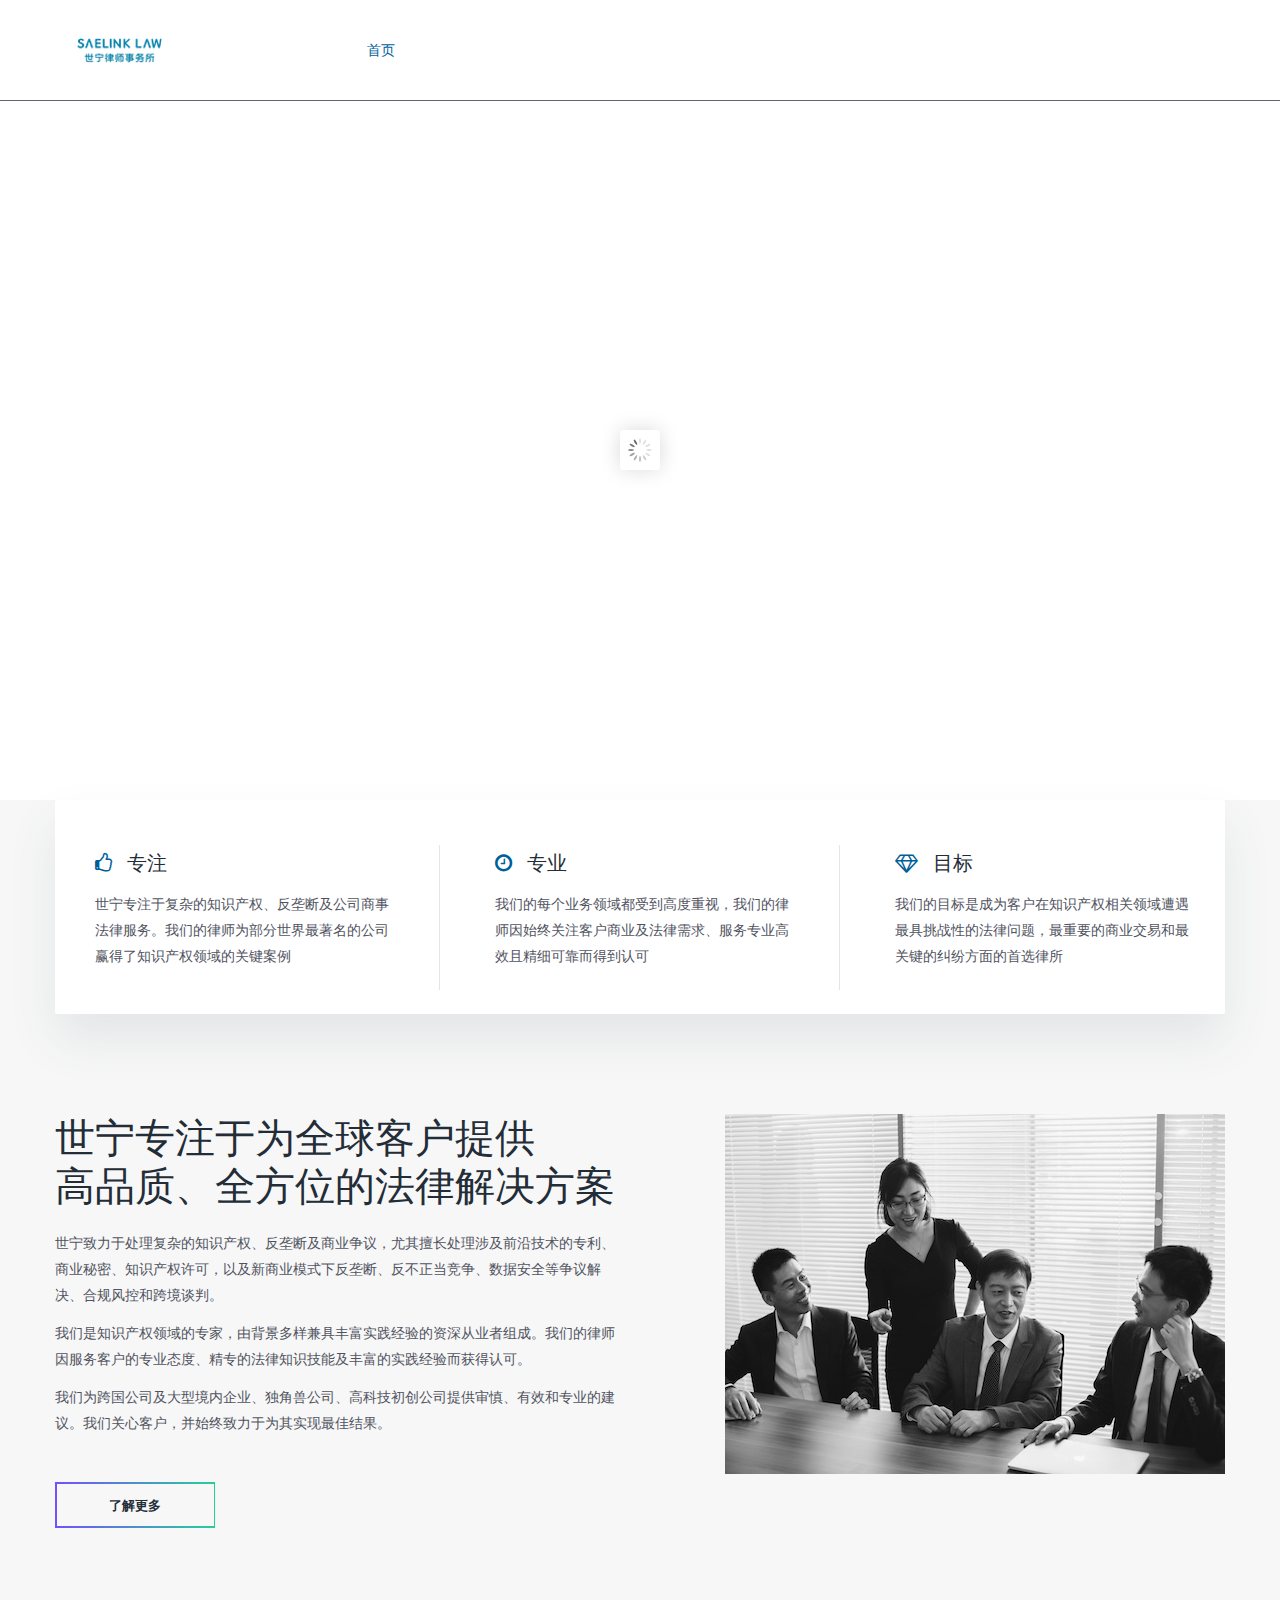
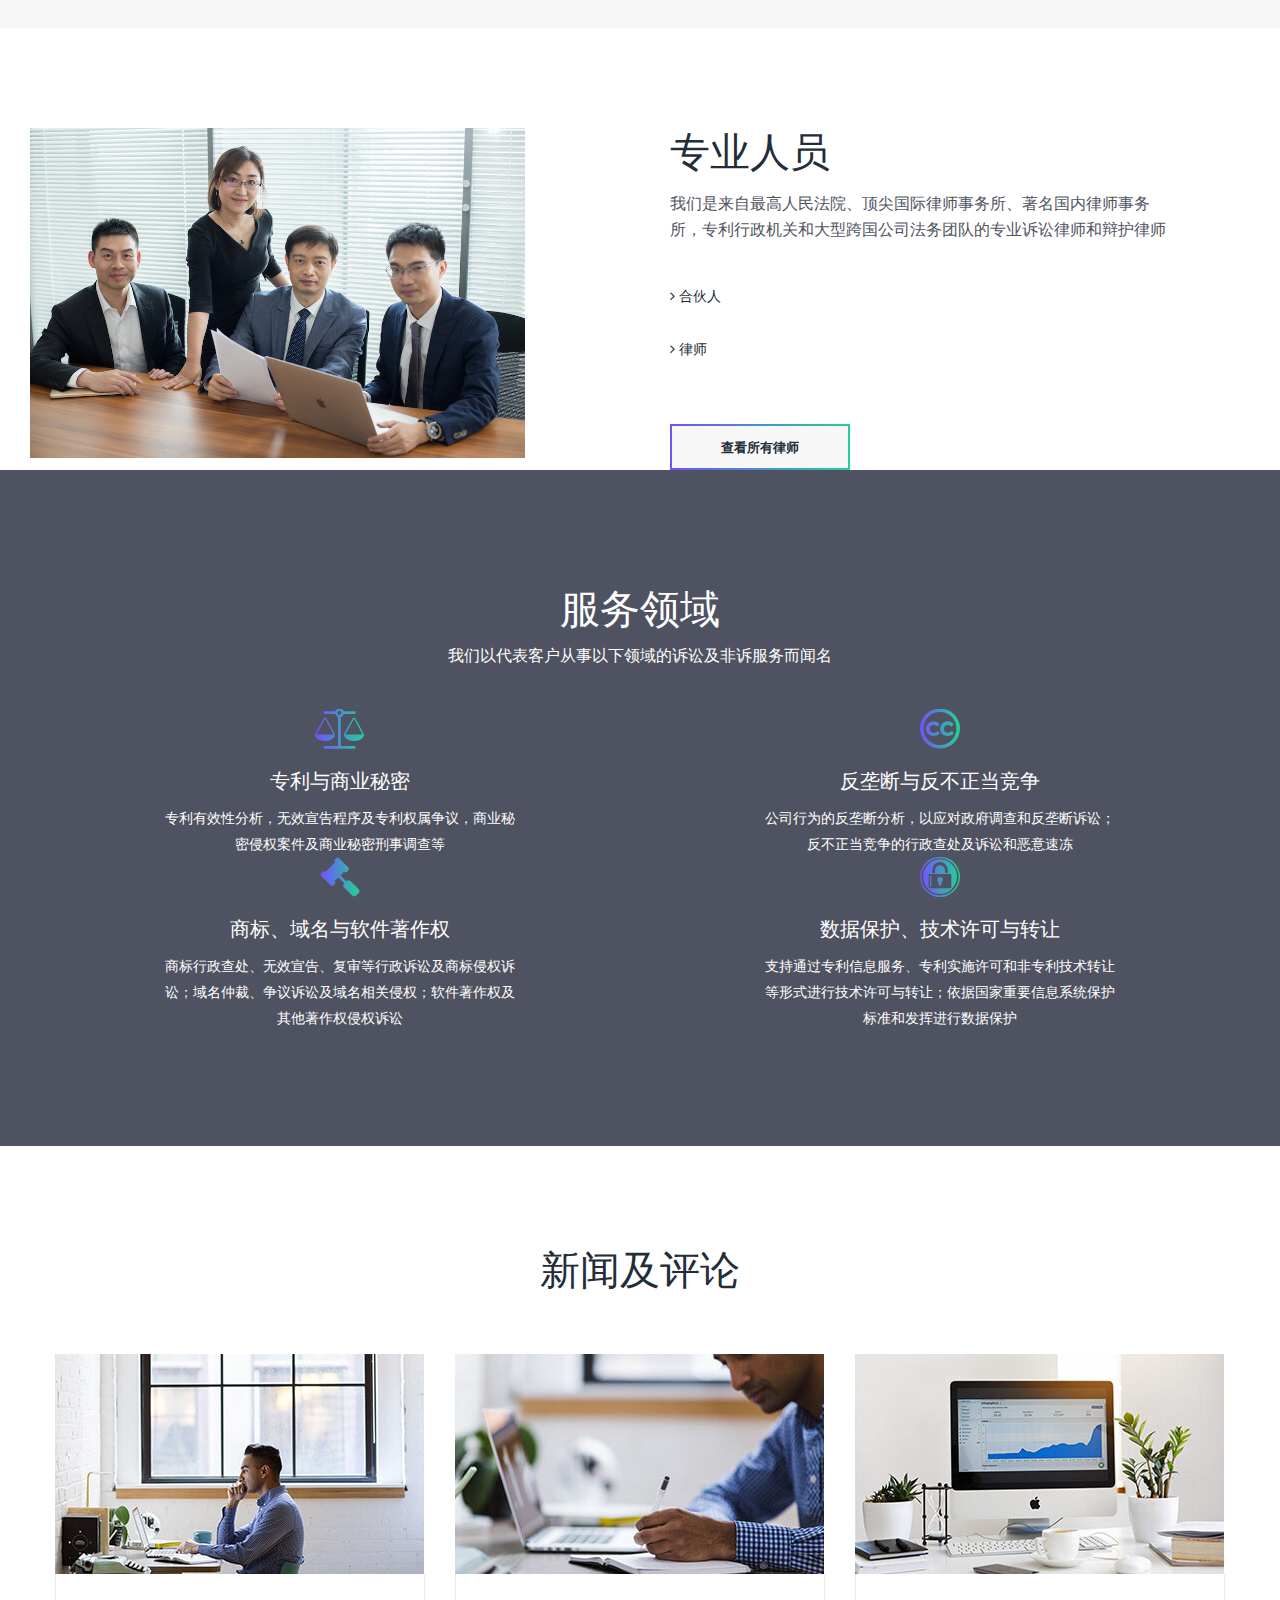
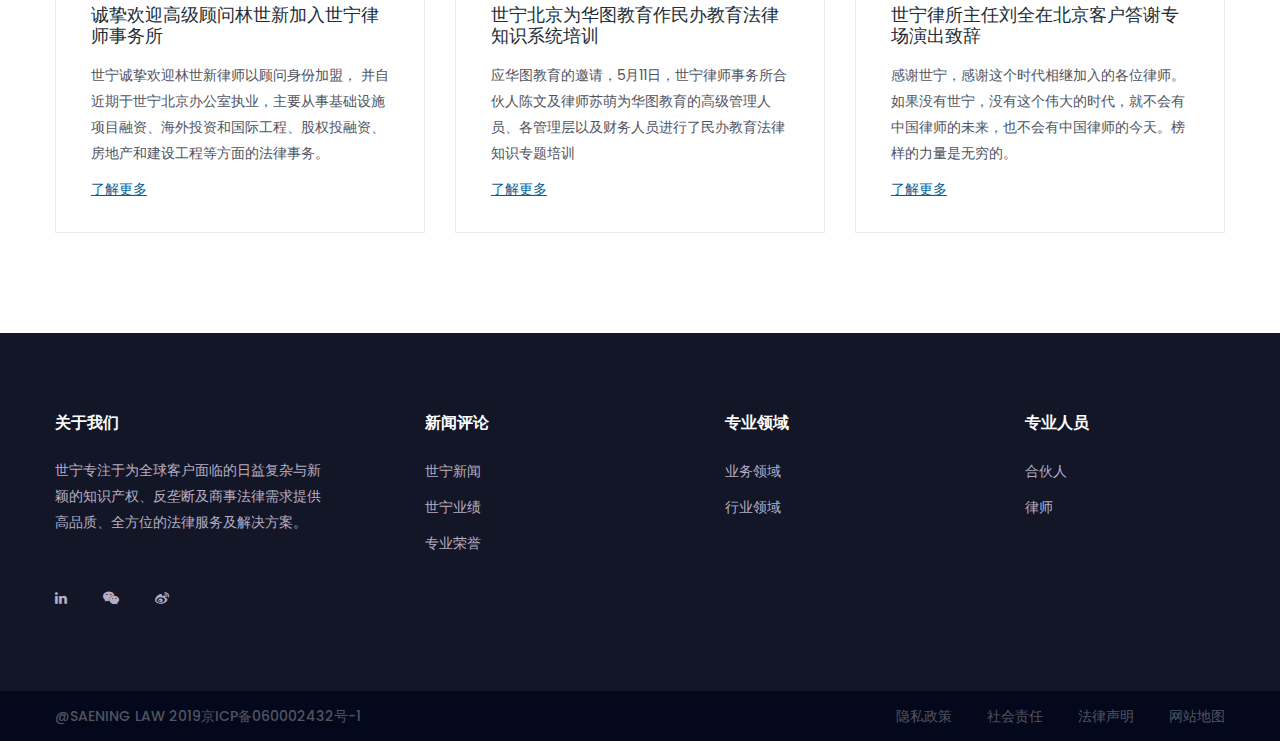
==== index.html @ d65e05cf "merge" ====
<!DOCTYPE html>
<html lang="en">
    <head>
        <meta charset="utf-8">
        <meta http-equiv="X-UA-Compatible" content="IE=edge">
        <meta name="viewport" content="width=device-width, initial-scale=1">

        <link rel="icon" href="img/fav-icon.png" type="image/x-icon" />
        <!-- The above 3 meta tags *must* come first in the head; any other head content must come *after* these tags -->
        <title>世宁律师事务所 Saening Law Firm</title>

        <!-- Icon css link -->
        <link href="css/font-awesome.min.css" rel="stylesheet">
        <link href="vendors/elegant-icon/style.css" rel="stylesheet">
        <link href="vendors/themify-icon/themify-icons.css" rel="stylesheet">
        <!-- Bootstrap -->
        <link href="css/bootstrap.min.css" rel="stylesheet">

        <!-- Rev slider css -->
        <link href="vendors/revolution/css/settings.css" rel="stylesheet">
        <link href="vendors/revolution/css/layers.css" rel="stylesheet">
        <link href="vendors/revolution/css/navigation.css" rel="stylesheet">
        <link href="vendors/animate-css/animate.css" rel="stylesheet">

        <!-- Extra plugin css -->
        <link href="vendors/owl-carousel/owl.carousel.min.css" rel="stylesheet">

        <link href="css/style.css" rel="stylesheet">
        <link href="css/responsive.css" rel="stylesheet">

        <!-- HTML5 shim and Respond.js for IE8 support of HTML5 elements and media queries -->
        <!-- WARNING: Respond.js doesn't work if you view the page via file:// -->
        <!--[if lt IE 9]>
        <script src="https://oss.maxcdn.com/html5shiv/3.7.3/html5shiv.min.js"></script>
        <script src="https://oss.maxcdn.com/respond/1.4.2/respond.min.js"></script>
        <![endif]-->
    </head>
    <body>

        <!--================Search Area =================-->
        <section class="search_area">
            <div class="search_inner">
                <input type="text" placeholder="请输入搜索项...">
                <i class="ti-close"></i>
            </div>
        </section>
        <!--================End Search Area =================-->

        <!--================Header Menu Area =================-->
        <header class="main_menu_area">
            <nav class="navbar navbar-expand-lg navbar-light bg-light">
                <a class="navbar-brand" href="#"><img src="img/logo.png" alt=""></a>
                <button class="navbar-toggler" type="button" data-toggle="collapse" data-target="#navbarSupportedContent" aria-controls="navbarSupportedContent" aria-expanded="false" aria-label="Toggle navigation">
                    <span></span>
                    <span></span>
                    <span></span>
                </button>

                <div class="collapse navbar-collapse" id="navbarSupportedContent">
                    <ul class="navbar-nav mr-auto">
                        <li class="nav-item active"><a class="nav-link" href="index.html">首页</a></li>
                        <li class="nav-item"><a class="nav-link" href="#">关于世宁</a></li>
                        <li class="nav-item"><a class="nav-link" href="#">专业领域</a></li>
                        <li class="nav-item"><a class="nav-link" href="#">专业人员</a></li>
                        <li class="nav-item"><a class="nav-link" href="#">新闻评论</a></li>
                        <li class="nav-item"><a class="nav-link" href="#">招贤纳士</a></li>
                        <li class="nav-item"><a class="nav-link" href="contact-us.html">联系我们</a></li>
                    </ul>
                    <ul class="navbar-nav justify-content-end">
                        <li><a href="#"><i class="icon_search"></i></a></li>
                        <li><a href="#"><i class="social_linkedin"></i></a></li>
                    </ul>
                </div>
            </nav>
        </header>
        <!--================End Header Menu Area =================-->

        <!--================Slider Area =================-->
        <section class="main_slider_area">
            <div id="main_slider" class="rev_slider" data-version="5.3.1.6">
                <ul>
                    <li data-index="rs-2946" data-transition="slidevertical" data-slotamount="1" data-hideafterloop="0" data-hideslideonmobile="off"  data-easein="default" data-easeout="default" data-masterspeed="1000"  data-rotate="0"  data-fstransition="fade" data-fsmasterspeed="1500" data-fsslotamount="7" data-saveperformance="off"  data-title="Intro" data-param1="" data-param2="" data-param3="" data-param4="" data-param5="" data-param6="" data-param7="" data-param8="" data-param9="" data-param10="" data-description="">
                    <!-- MAIN IMAGE -->
                        <img src="img/home-slider/slider01.jpg"  alt=""  data-bgposition="center center" data-bgfit="cover" data-bgrepeat="no-repeat" class="rev-slidebg" data-no-retina>
                        <!-- LAYER NR. 1 -->
                        <div class="slider_text_box">
                            <div class="tp-caption tp-resizeme rev-btn first_text"
                            data-x="['center','center','center','center','center','center']"
                            data-hoffset="['0','0','0','0']"
                            data-y="['middle','middle','middle','middle']"
                            data-voffset="['-130','-130','-130','-80','-80','-80']"
                            data-fontsize="['12','12','12','12','12']"
                            data-lineheight="['64','64','64','50','35']"
                            data-width="['550','550','550','550','300']"
                            data-height="none"
                            data-whitespace="normal"
                            data-type="text"
                            data-type="button"
                            data-actions='[{"event":"mouseenter","action":"startlayer","layer":"slide-2971-layer-18","delay":""},{"event":"mouseleave","action":"stoplayer","layer":"slide-2971-layer-18","delay":""},{"event":"click","action":"startlayer","layer":"slide-2971-layer-15","delay":""},{"event":"click","action":"startlayer","layer":"slide-2971-layer-19","delay":""},{"event":"click","action":"startlayer","layer":"slide-2971-layer-20","delay":"1000"},{"event":"click","action":"playvideo","layer":"slide-2971-layer-15","delay":"1000"}]'
                            data-responsive_offset="on"
                            data-frames="[{&quot;delay&quot;:10,&quot;speed&quot;:1500,&quot;frame&quot;:&quot;0&quot;,&quot;from&quot;:&quot;y:[-100%];z:0;rX:0deg;rY:0;rZ:0;sX:1;sY:1;skX:0;skY:0;&quot;,&quot;mask&quot;:&quot;x:0px;y:0px;s:inherit;e:inherit;&quot;,&quot;to&quot;:&quot;o:1;&quot;,&quot;ease&quot;:&quot;Power2.easeInOut&quot;},{&quot;delay&quot;:&quot;wait&quot;,&quot;speed&quot;:1500,&quot;frame&quot;:&quot;999&quot;,&quot;to&quot;:&quot;y:[175%];&quot;,&quot;mask&quot;:&quot;x:inherit;y:inherit;s:inherit;e:inherit;&quot;,&quot;ease&quot;:&quot;Power2.easeInOut&quot;}]"
                            data-textAlign="['center','center','center','center','center','center']"
                            style="z-index: 8;font-family: 'Poppins', sans-serif;font-weight:600;color:#fff;text-transform: uppercase;"><img src="img/play-video.png" alt=""> <span style="text-decoration: underline;padding-left: 10px;">请观看我们的介绍</span></div>

                            <!-- LAYER NR. 10 -->
                            <div class="tp-caption   tp-resizeme tp-videolayer"
                            id="slide-2971-layer-15"
                            data-x="['center','center','center','center']" data-hoffset="['0','0','0','0']"
                            data-y="['middle','middle','middle','middle']" data-voffset="['0','0','0','0']"
                            data-whitespace="nowrap"

                            data-type="video"
                            data-responsive_offset="on"

                            data-frames='[{"from":"z:0;rX:0;rY:0;rZ:0;sX:0.9;sY:0.9;skX:0;skY:0;opacity:0;","speed":1500,"to":"o:1;","delay":"bytrigger","ease":"Power3.easeInOut"},{"delay":"bytrigger","speed":300,"to":"auto:auto;","ease":"nothing"}]'
                            data-vimeoid="142874198" data-videoattributes="title=0&byline=0&portrait=0&api=1" data-videowidth="['960px','720px','480px','360px']"
                            data-videoheight="['540px','405px','270px','203px']" data-videoloop="none"         data-textAlign="['left','left','left','left']"
                            data-paddingtop="[0,0,0,0]"
                            data-paddingright="[0,0,0,0]"
                            data-paddingbottom="[0,0,0,0]"
                            data-paddingleft="[0,0,0,0]"
                            data-lasttriggerstate="reset"           data-autoplay="off"
                            data-volume="100"
                            style="z-index: 14;text-transform:left;border-width:0px;"> </div>

                            <!-- LAYER NR. 11 -->
                            <div class="tp-caption Agency-CloseBtn rev-btn "
                            id="slide-2971-layer-20"
                            data-x="['center','center','center','center']" data-hoffset="['510','389','270','199']"
                            data-y="['middle','middle','middle','middle']" data-voffset="['-298','-229','-163','-118']"
                            data-width="50"
                            data-height="none"
                            data-whitespace="nowrap"

                            data-type="button"
                            data-actions='[{"event":"click","action":"stoplayer","layer":"slide-2971-layer-15","delay":""},{"event":"click","action":"stoplayer","layer":"slide-2971-layer-19","delay":""},{"event":"click","action":"stoplayer","layer":"slide-2971-layer-20","delay":""}]'
                            data-responsive_offset="on"
                            data-responsive="off"
                            data-frames='[{"from":"z:0;rX:0;rY:0;rZ:45deg;sX:0.9;sY:0.9;skX:0;skY:0;opacity:0;","speed":500,"to":"o:1;","delay":"bytrigger","ease":"Power3.easeInOut"},{"delay":"bytrigger","speed":500,"to":"auto:auto;","ease":"nothing"},{"frame":"hover","speed":"500","ease":"Power1.easeInOut","to":"o:1;sX:1.1;sY:1.1;rX:0;rY:0;rZ:0;z:0;","style":"c:rgba(255, 255, 255, 1.00);"}]'
                            data-textAlign="['center','center','center','center']"
                            data-paddingtop="[0,0,0,0]"
                            data-paddingright="[0,0,0,0]"
                            data-paddingbottom="[0,0,0,0]"
                            data-paddingleft="[0,0,0,0]"
                            data-lasttriggerstate="reset"
                            style="z-index: 15; min-width: 50px; max-width: 50px; white-space: nowrap;text-transform:left;outline:none;box-shadow:none;box-sizing:border-box;-moz-box-sizing:border-box;-webkit-box-sizing:border-box;cursor:pointer;font-size: 24px;"><i class="fa fa-close"></i> </div>

                            <div class="tp-caption tp-resizeme secand_text"
                                data-x="['center','center','center','center','center','center']"
                                data-hoffset="['0','0','0','0']"
                                data-y="['middle','middle','middle','middle']"
                                data-voffset="['0','0','0','0','0']"
                                data-fontsize="['48','48','48','28','28','22']"
                                data-lineheight="['60','60','60','36','36','30']"
                                data-width="100%"
                                data-height="none"
                                data-whitespace="normal"
                                data-type="text"
                                data-responsive_offset="on"
                                data-transform_idle="o:1;"
                                data-frames="[{&quot;delay&quot;:10,&quot;speed&quot;:1500,&quot;frame&quot;:&quot;0&quot;,&quot;from&quot;:&quot;y:[100%];z:0;rX:0deg;rY:0;rZ:0;sX:1;sY:1;skX:0;skY:0;opacity:0;&quot;,&quot;mask&quot;:&quot;x:0px;y:[100%];s:inherit;e:inherit;&quot;,&quot;to&quot;:&quot;o:1;&quot;,&quot;ease&quot;:&quot;Power2.easeInOut&quot;},{&quot;delay&quot;:&quot;wait&quot;,&quot;speed&quot;:1500,&quot;frame&quot;:&quot;999&quot;,&quot;to&quot;:&quot;y:[175%];&quot;,&quot;mask&quot;:&quot;x:inherit;y:inherit;s:inherit;e:inherit;&quot;,&quot;ease&quot;:&quot;Power2.easeInOut&quot;}]"
                                data-textAlign="['center','center','center','center','center','center']"

                                style="z-index: 8;font-family:'Poppins', sans-serif;font-weight:700;color:#fff;">世宁专注于<br />复杂的知识产权、反垄断及公司商事法律服务
                            </div>

                            <div class="tp-caption tp-resizeme slider_button"
                                data-x="['center','center','center','center','center','center']"
                                data-hoffset="['0','0','0','0']"
                                data-y="['middle','middle','middle','middle']"
                                data-voffset="['130','130','130','100','100','100']"
                                data-width="none"
                                data-height="none"
                                data-whitespace="nowrap"
                                data-type="text"
                                data-responsive_offset="on"
                                data-frames="[{&quot;delay&quot;:10,&quot;speed&quot;:1500,&quot;frame&quot;:&quot;0&quot;,&quot;from&quot;:&quot;y:[100%];z:0;rX:0deg;rY:0;rZ:0;sX:1;sY:1;skX:0;skY:0;opacity:0;&quot;,&quot;mask&quot;:&quot;x:0px;y:[100%];s:inherit;e:inherit;&quot;,&quot;to&quot;:&quot;o:1;&quot;,&quot;ease&quot;:&quot;Power2.easeInOut&quot;},{&quot;delay&quot;:&quot;wait&quot;,&quot;speed&quot;:1500,&quot;frame&quot;:&quot;999&quot;,&quot;to&quot;:&quot;y:[175%];&quot;,&quot;mask&quot;:&quot;x:inherit;y:inherit;s:inherit;e:inherit;&quot;,&quot;ease&quot;:&quot;Power2.easeInOut&quot;}]"
                                data-textAlign="['center','center','center','center','center','center']">
                                <a class="bg_btn" href="#">了解世宁</a>
                                <a class="tp_btn" href="#">立即联系</a>
                            </div>
                        </div>
                    </li>

                    <li data-index="rs-2947" data-transition="slidevertical" data-slotamount="1" data-hideafterloop="0" data-hideslideonmobile="off"  data-easein="default" data-easeout="default" data-masterspeed="1000"  data-rotate="0"  data-fstransition="fade" data-fsmasterspeed="1500" data-fsslotamount="7" data-saveperformance="off"  data-title="Intro" data-param1="" data-param2="" data-param3="" data-param4="" data-param5="" data-param6="" data-param7="" data-param8="" data-param9="" data-param10="" data-description="">
                    <!-- MAIN IMAGE -->
                        <img src="img/home-slider/slider02.jpg"  alt=""  data-bgposition="center center" data-bgfit="cover" data-bgrepeat="no-repeat" class="rev-slidebg" data-no-retina>
                        <!-- LAYER NR. 1 -->
                        <div class="slider_text_box">
                            <div class="tp-caption tp-resizeme secand_text"
                                data-x="['center','center','center','center','center','center']"
                                data-hoffset="['0','80','80','0']"
                                data-y="['middle','middle','middle','middle']"
                                data-voffset="['0','0','0','0','0']"
                                data-fontsize="['48','48','48','28','28','22']"
                                data-lineheight="['60','60','60','36','36','30']"
                                data-width="100%"
                                data-height="none"
                                data-whitespace="normal"
                                data-type="text"
                                data-responsive_offset="on"
                                data-transform_idle="o:1;"
                                data-frames="[{&quot;delay&quot;:10,&quot;speed&quot;:1500,&quot;frame&quot;:&quot;0&quot;,&quot;from&quot;:&quot;y:[100%];z:0;rX:0deg;rY:0;rZ:0;sX:1;sY:1;skX:0;skY:0;opacity:0;&quot;,&quot;mask&quot;:&quot;x:0px;y:[100%];s:inherit;e:inherit;&quot;,&quot;to&quot;:&quot;o:1;&quot;,&quot;ease&quot;:&quot;Power2.easeInOut&quot;},{&quot;delay&quot;:&quot;wait&quot;,&quot;speed&quot;:1500,&quot;frame&quot;:&quot;999&quot;,&quot;to&quot;:&quot;y:[175%];&quot;,&quot;mask&quot;:&quot;x:inherit;y:inherit;s:inherit;e:inherit;&quot;,&quot;ease&quot;:&quot;Power2.easeInOut&quot;}]"
                                data-textAlign="['center','center','center','center','center','center']"

                                style="z-index: 8;font-family:'Poppins', sans-serif;font-weight:700;color:#fff;">始终关注客户<br />商业法律需求及专业服务诉求
                            </div>

                            <div class="tp-caption tp-resizeme slider_button"
                                data-x="['center','center','center','center','center','center']"
                                data-hoffset="['0','0','0','0']"
                                data-y="['middle','middle','middle','middle']"
                                data-voffset="['130','130','130','100','100','100']"
                                data-width="none"
                                data-height="none"
                                data-whitespace="nowrap"
                                data-type="text"
                                data-responsive_offset="on"
                                data-frames="[{&quot;delay&quot;:10,&quot;speed&quot;:1500,&quot;frame&quot;:&quot;0&quot;,&quot;from&quot;:&quot;y:[100%];z:0;rX:0deg;rY:0;rZ:0;sX:1;sY:1;skX:0;skY:0;opacity:0;&quot;,&quot;mask&quot;:&quot;x:0px;y:[100%];s:inherit;e:inherit;&quot;,&quot;to&quot;:&quot;o:1;&quot;,&quot;ease&quot;:&quot;Power2.easeInOut&quot;},{&quot;delay&quot;:&quot;wait&quot;,&quot;speed&quot;:1500,&quot;frame&quot;:&quot;999&quot;,&quot;to&quot;:&quot;y:[175%];&quot;,&quot;mask&quot;:&quot;x:inherit;y:inherit;s:inherit;e:inherit;&quot;,&quot;ease&quot;:&quot;Power2.easeInOut&quot;}]"
                                data-textAlign="['center','center','center','center','center','center']">
                                <a class="bg_btn" href="#">了解世宁</a>
                                <a class="tp_btn" href="#">立即联系</a>
                            </div>
                        </div>
                    </li>

                    <li data-index="rs-2948" data-transition="slidevertical" data-slotamount="1" data-hideafterloop="0" data-hideslideonmobile="off"  data-easein="default" data-easeout="default" data-masterspeed="1000"  data-rotate="0"  data-fstransition="fade" data-fsmasterspeed="1500" data-fsslotamount="7" data-saveperformance="off"  data-title="Intro" data-param1="" data-param2="" data-param3="" data-param4="" data-param5="" data-param6="" data-param7="" data-param8="" data-param9="" data-param10="" data-description="">
                    <!-- MAIN IMAGE -->
                        <img src="img/home-slider/slider03.jpg"  alt=""  data-bgposition="center center" data-bgfit="cover" data-bgrepeat="no-repeat" class="rev-slidebg" data-no-retina>
                        <!-- LAYER NR. 1 -->
                        <div class="slider_text_box">
                            <div class="tp-caption tp-resizeme secand_text"
                                data-x="['center','center','center','center','center','center']"
                                data-hoffset="['0','80','80','0']"
                                data-y="['middle','middle','middle','middle']"
                                data-voffset="['0','0','0','0','0']"
                                data-fontsize="['48','48','48','28','28','22']"
                                data-lineheight="['60','60','60','36','36','30']"
                                data-width="100%"
                                data-height="none"
                                data-whitespace="normal"
                                data-type="text"
                                data-responsive_offset="on"
                                data-transform_idle="o:1;"
                                data-frames="[{&quot;delay&quot;:10,&quot;speed&quot;:1500,&quot;frame&quot;:&quot;0&quot;,&quot;from&quot;:&quot;y:[100%];z:0;rX:0deg;rY:0;rZ:0;sX:1;sY:1;skX:0;skY:0;opacity:0;&quot;,&quot;mask&quot;:&quot;x:0px;y:[100%];s:inherit;e:inherit;&quot;,&quot;to&quot;:&quot;o:1;&quot;,&quot;ease&quot;:&quot;Power2.easeInOut&quot;},{&quot;delay&quot;:&quot;wait&quot;,&quot;speed&quot;:1500,&quot;frame&quot;:&quot;999&quot;,&quot;to&quot;:&quot;y:[175%];&quot;,&quot;mask&quot;:&quot;x:inherit;y:inherit;s:inherit;e:inherit;&quot;,&quot;ease&quot;:&quot;Power2.easeInOut&quot;}]"
                                data-textAlign="['center','center','center','center','center','center']"

                                style="z-index: 8;font-family:'Poppins', sans-serif;font-weight:700;color:#fff;">致力于成为<br />商业交易和纠纷方面的首选律所
                            </div>

                            <div class="tp-caption tp-resizeme slider_button"
                                data-x="['center','center','center','center','center','center']"
                                data-hoffset="['0','0','0','0']"
                                data-y="['middle','middle','middle','middle']"
                                data-voffset="['130','130','130','100','100','100']"
                                data-width="none"
                                data-height="none"
                                data-whitespace="nowrap"
                                data-type="text"
                                data-responsive_offset="on"
                                data-frames="[{&quot;delay&quot;:10,&quot;speed&quot;:1500,&quot;frame&quot;:&quot;0&quot;,&quot;from&quot;:&quot;y:[100%];z:0;rX:0deg;rY:0;rZ:0;sX:1;sY:1;skX:0;skY:0;opacity:0;&quot;,&quot;mask&quot;:&quot;x:0px;y:[100%];s:inherit;e:inherit;&quot;,&quot;to&quot;:&quot;o:1;&quot;,&quot;ease&quot;:&quot;Power2.easeInOut&quot;},{&quot;delay&quot;:&quot;wait&quot;,&quot;speed&quot;:1500,&quot;frame&quot;:&quot;999&quot;,&quot;to&quot;:&quot;y:[175%];&quot;,&quot;mask&quot;:&quot;x:inherit;y:inherit;s:inherit;e:inherit;&quot;,&quot;ease&quot;:&quot;Power2.easeInOut&quot;}]"
                                data-textAlign="['center','center','center','center','center','center']">
                                <a class="bg_btn" href="#">了解世宁</a>
                                <a class="tp_btn" href="#">立即联系</a>
                            </div>
                        </div>
                    </li>

                </ul>
            </div>
        </section>
        <!--================End Slider Area =================-->

        <!--================Creative Feature Area =================-->
        <section class="creative_feature_area">
            <div class="container">
                <div class="c_feature_box">
                    <div class="row">
                        <div class="col-lg-4">
                            <div class="c_box_item">
                                <a href="#"><h4><i class="fa fa-thumbs-o-up" aria-hidden="true"></i> 专注</h4></a>
                                <p>世宁专注于复杂的知识产权、反垄断及公司商事法律服务。我们的律师为部分世界最著名的公司赢得了知识产权领域的关键案例</p>
                            </div>
                        </div>
                        <div class="col-lg-4">
                            <div class="c_box_item">
                                <a href="#"><h4><i class="fa fa-clock-o" aria-hidden="true"></i> 专业</h4></a>
                                <p>我们的每个业务领域都受到高度重视，我们的律师因始终关注客户商业及法律需求、服务专业高效且精细可靠而得到认可</p>
                            </div>
                        </div>
                        <div class="col-lg-4">
                            <div class="c_box_item">
                                <a href="#"><h4><i class="fa fa-diamond" aria-hidden="true"></i> 目标</h4></a>
                                <p>我们的目标是成为客户在知识产权相关领域遭遇最具挑战性的法律问题，最重要的商业交易和最关键的纠纷方面的首选律所</p>
                            </div>
                        </div>
                    </div>
                </div>
                <div class="digital_feature p_100">
                    <div class="row">
                        <div class="col-lg-6">
                            <div class="d_feature_text">
                                <div class="main_title">
                                    <h2>世宁专注于为全球客户提供<br/>高品质、全方位的法律解决方案</h2>
                                </div>
                                <p>世宁致力于处理复杂的知识产权、反垄断及商业争议，尤其擅长处理涉及前沿技术的专利、商业秘密、知识产权许可，以及新商业模式下反垄断、反不正当竞争、数据安全等争议解决、合规风控和跨境谈判。</p>
                                <p>我们是知识产权领域的专家，由背景多样兼具丰富实践经验的资深从业者组成。我们的律师因服务客户的专业态度、精专的法律知识技能及丰富的实践经验而获得认可。</p>
                                <p>我们为跨国公司及大型境内企业、独角兽公司、高科技初创公司提供审慎、有效和专业的建议。我们关心客户，并始终致力于为其实现最佳结果。</p>
                                <a class="read_btn" href="#">了解更多</a>
                            </div>
                        </div>
                        <div class="col-lg-6">
                            <div class="d_feature_img">
                                <img src="img/feature-right.jpg" alt="">
                            </div>
                        </div>
                    </div>
                </div>
            </div>
        </section>
        <!--================End Creative Feature Area =================-->

        <!--================Professional Area =================-->
        <section class="industries_area">
            <div class="col-lg-6">
              <div class="container">
                <div class="indus_img">
                    <img src="img/indus01.jpg" alt="">
                </div>
              </div>
            </div>
            <div class="col-lg-6">
              <div class="container">
                <div class="indus_text">
                    <div class="main_title">
                        <h2>专业人员</h2>
                        <p>我们是来自最高人民法院、顶尖国际律师事务所、著名国内律师事务所，专利行政机关和大型跨国公司法务团队的专业诉讼律师和辩护律师</p>
                    </div>
                    <div class="our_skill_inner">
                        <div class="single_skill">
                          <a href="#"><h3><i class="fa fa-angle-right"></i> 合伙人</h3></a>
                        </div>
                        <div class="single_skill">
                          <a href="#"><h3><i class="fa fa-angle-right"></i> 律师</h3></a>
                        </div>
                    </div>
                    <a class="read_btn" href="#">查看所有律师</a>
                </div>
              </div>
            </div>
        </section>
        <!--================End Professional Area =================-->

        <!--================Our Service Area =================-->
        <section class="service_area">
            <div class="container">
                <div class="center_title">
                    <h2>服务领域</h2>
                    <p>我们以代表客户从事以下领域的诉讼及非诉服务而闻名</p>
                </div>
                <div class="row service_item_inner">
                    <div class="col-lg-6">
                        <div class="service_item">
                            <a href="#"><i class="fa fa-balance-scale"></i></a><h4> 专利与商业秘密</h4>
                            <p>专利有效性分析，无效宣告程序及专利权属争议，商业秘密侵权案件及商业秘密刑事调查等</p>
                        </div>
                    </div>
                    <div class="col-lg-6">
                        <div class="service_item">
                            <a href="#"><i class="fa fa-creative-commons"></i></a><h4> 反垄断与反不正当竞争</h4>
                            <p>公司行为的反垄断分析，以应对政府调查和反垄断诉讼；反不正当竞争的行政查处及诉讼和恶意速冻</p>
                        </div>
                    </div>
                    <div class="col-lg-6">
                        <div class="service_item">
                            <a href="#"><i class="fa fa-gavel"></i></a><h4> 商标、域名与软件著作权</h4>
                            <p>商标行政查处、无效宣告、复审等行政诉讼及商标侵权诉讼；域名仲裁、争议诉讼及域名相关侵权；软件著作权及其他著作权侵权诉讼</p>
                        </div>
                    </div>
                    <div class="col-lg-6">
                        <div class="service_item">
                            <a href="#"><i class="fa fa-expeditedssl"></i></a><h4> 数据保护、技术许可与转让</h4>
                            <p>支持通过专利信息服务、专利实施许可和非专利技术转让等形式进行技术许可与转让；依据国家重要信息系统保护标准和发挥进行数据保护</p>
                        </div>
                    </div>
                </div>
            </div>
        </section>
        <!--================End Our Service Area =================-->

        <!--================Latest News Area =================-->
        <section class="latest_news_area p_100">
            <div class="container">
                <div class="b_center_title">
                    <h2>新闻及评论</h2>
                    <p></p>
                </div>
                <div class="l_news_inner">
                    <div class="row">
                        <div class="col-lg-4 col-md-6">
                            <div class="l_news_item">
                                <div class="l_news_img"><a href="#"><img class="img-fluid" src="img/blog/l-news/l-news-1.jpg" alt=""></a></div>
                                <div class="l_news_content">
                                    <a href="#"><h4>诚挚欢迎高级顾问林世新加入世宁律师事务所</h4></a>
                                    <p>世宁诚挚欢迎林世新律师以顾问身份加盟， 并自近期于世宁北京办公室执业，主要从事基础设施项目融资、海外投资和国际工程、股权投融资、房地产和建设工程等方面的法律事务。</p>
                                    <a class="more_btn" href="#">了解更多</a>
                                </div>
                            </div>
                        </div>
                        <div class="col-lg-4 col-md-6">
                            <div class="l_news_item">
                                <div class="l_news_img"><a href="#"><img class="img-fluid" src="img/blog/l-news/l-news-2.jpg" alt=""></a></div>
                                <div class="l_news_content">
                                    <a href="#"><h4>世宁北京为华图教育作民办教育法律知识系统培训</h4></a>
                                    <p>应华图教育的邀请，5月11日，世宁律师事务所合伙人陈文及律师苏萌为华图教育的高级管理人员、各管理层以及财务人员进行了民办教育法律知识专题培训</p>
                                    <a class="more_btn" href="#">了解更多</a>
                                </div>
                            </div>
                        </div>
                        <div class="col-lg-4 col-md-6">
                            <div class="l_news_item">
                                <div class="l_news_img"><a href="#"><img class="img-fluid" src="img/blog/l-news/l-news-3.jpg" alt=""></a></div>
                                <div class="l_news_content">
                                    <a href="#"><h4>世宁律所主任刘全在北京客户答谢专场演出致辞</h4></a>
                                    <p>感谢世宁，感谢这个时代相继加入的各位律师。如果没有世宁，没有这个伟大的时代，就不会有中国律师的未来，也不会有中国律师的今天。榜样的力量是无穷的。</p>
                                    <a class="more_btn" href="#">了解更多</a>
                                </div>
                            </div>
                        </div>
                    </div>
                </div>
            </div>
        </section>
        <!--================End Latest News Area =================-->

        <!--================Footer Area =================-->
        <footer class="footer_area">
            <div class="footer_widgets_area">
                <div class="container">
                    <div class="f_widgets_inner row">
                        <div class="col-lg-3 col-md-6">
                            <aside class="f_widget subscribe_widget">
                                <div class="f_w_title">
                                    <h3>关于我们</h3>
                                </div>
                                <p>世宁专注于为全球客户面临的日益复杂与新颖的知识产权、反垄断及商事法律需求提供高品质、全方位的法律服务及解决方案。</p>
                                <ul>
                                    <li><a href="#"><i class="fa fa-linkedin"></i></a></li>
                                    <li><a href="#"><i class="fa fa-wechat"></i></a></li>
                                    <li><a href="#"><i class="fa fa-weibo"></i></a></li>
                                </ul>
                            </aside>
                        </div>
                        <div class="col-lg-3 col-md-6">
                            <aside class="f_widget categories_widget">
                                <div class="f_w_title">
                                    <h3>新闻评论</h3>
                                </div>
                                <ul>
                                    <li><a href="#"><i class="fa fa-angle-double-right" aria-hidden="true"></i>世宁新闻</a></li>
                                    <li><a href="#"><i class="fa fa-angle-double-right" aria-hidden="true"></i>世宁业绩</a></li>
                                    <li><a href="#"><i class="fa fa-angle-double-right" aria-hidden="true"></i>专业荣誉</a></li>
                                </ul>
                            </aside>
                        </div>
                        <div class="col-lg-3 col-md-6">
                            <aside class="f_widget categories_widget">
                                <div class="f_w_title">
                                    <h3>专业领域</h3>
                                </div>
                                <ul>
                                    <li><a href="#"><i class="fa fa-angle-double-right" aria-hidden="true"></i>业务领域</a></li>
                                    <li><a href="#"><i class="fa fa-angle-double-right" aria-hidden="true"></i>行业领域</a></li>
                                </ul>
                            </aside>
                        </div>
                        <div class="col-lg-3 col-md-6">
                            <aside class="f_widget categories_widget">
                                <div class="f_w_title">
                                    <h3>专业人员</h3>
                                </div>
                                <ul>
                                    <li><a href="#"><i class="fa fa-angle-double-right" aria-hidden="true"></i>合伙人</a></li>
                                    <li><a href="#"><i class="fa fa-angle-double-right" aria-hidden="true"></i>律师</a></li>
                                </ul>
                            </aside>
                        </div>
                    </div>
                </div>
            </div>
            <div class="copy_right_area">
                <div class="container">
                    <div class="float-md-left">
                        <h5>@SAENING LAW 2019<a href="https://www.miitbeian.gov.cn/" target="_blank">京ICP备060002432号-1</a></h5>
                    </div>
                    <div class="float-md-right">
                        <ul class="nav">
                          <li class="nav-item">
                                <a class="nav-link" href="#">隐私政策</a>
                          </li>
                            <li class="nav-item">
                                <a class="nav-link" href="#">社会责任</a>
                            </li>
                            <li class="nav-item">
                                <a class="nav-link" href="#">法律声明</a>
                            </li>
                            <li class="nav-item">
                                <a class="nav-link" href="#">网站地图</a>
                            </li>
                        </ul>
                    </div>
                </div>
            </div>
        </footer>
        <!--================End Footer Area =================-->




        <!-- jQuery (necessary for Bootstrap's JavaScript plugins) -->
        <script src="js/jquery-3.2.1.min.js"></script>
        <!-- Include all compiled plugins (below), or include individual files as needed -->
        <script src="js/popper.min.js"></script>
        <script src="js/bootstrap.min.js"></script>
        <!-- Rev slider js -->
        <script src="vendors/revolution/js/jquery.themepunch.tools.min.js"></script>
        <script src="vendors/revolution/js/jquery.themepunch.revolution.min.js"></script>
        <script src="vendors/revolution/js/extensions/revolution.extension.actions.min.js"></script>
        <script src="vendors/revolution/js/extensions/revolution.extension.video.min.js"></script>
        <script src="vendors/revolution/js/extensions/revolution.extension.slideanims.min.js"></script>
        <script src="vendors/revolution/js/extensions/revolution.extension.layeranimation.min.js"></script>
        <script src="vendors/revolution/js/extensions/revolution.extension.navigation.min.js"></script>
        <script src="vendors/revolution/js/extensions/revolution.extension.slideanims.min.js"></script>
        <!-- Extra plugin css -->
        <script src="vendors/counterup/jquery.waypoints.min.js"></script>
        <script src="vendors/counterup/jquery.counterup.min.js"></script>
        <script src="vendors/counterup/apear.js"></script>
        <script src="vendors/counterup/countto.js"></script>
        <script src="vendors/owl-carousel/owl.carousel.min.js"></script>
        <script src="vendors/parallaxer/jquery.parallax-1.1.3.js"></script>
        <!--Tweets-->
        <script src="vendors/tweet/tweetie.min.js"></script>
        <script src="vendors/tweet/script.js"></script>

        <script src="js/theme.js"></script>
    </body>
</html>
---- vendors/elegant-icon/style.css ----
@font-face {
	font-family: 'ElegantIcons';
	src:url('fonts/ElegantIcons.eot');
	src:url('fonts/ElegantIcons.eot?#iefix') format('embedded-opentype'),
		url('fonts/ElegantIcons.woff') format('woff'),
		url('fonts/ElegantIcons.ttf') format('truetype'),
		url('fonts/ElegantIcons.svg#ElegantIcons') format('svg');
	font-weight: normal;
	font-style: normal;
}

/* Use the following CSS code if you want to use data attributes for inserting your icons */
[data-icon]:before {
	font-family: 'ElegantIcons';
	content: attr(data-icon);
	speak: none;
	font-weight: normal;
	font-variant: normal;
	text-transform: none;
	line-height: 1;
	-webkit-font-smoothing: antialiased;
	-moz-osx-font-smoothing: grayscale;
}

/* Use the following CSS code if you want to have a class per icon */
/*
Instead of a list of all class selectors,
you can use the generic selector below, but it's slower:
[class*="your-class-prefix"] {
*/
.arrow_up, .arrow_down, .arrow_left, .arrow_right, .arrow_left-up, .arrow_right-up, .arrow_right-down, .arrow_left-down, .arrow-up-down, .arrow_up-down_alt, .arrow_left-right_alt, .arrow_left-right, .arrow_expand_alt2, .arrow_expand_alt, .arrow_condense, .arrow_expand, .arrow_move, .arrow_carrot-up, .arrow_carrot-down, .arrow_carrot-left, .arrow_carrot-right, .arrow_carrot-2up, .arrow_carrot-2down, .arrow_carrot-2left, .arrow_carrot-2right, .arrow_carrot-up_alt2, .arrow_carrot-down_alt2, .arrow_carrot-left_alt2, .arrow_carrot-right_alt2, .arrow_carrot-2up_alt2, .arrow_carrot-2down_alt2, .arrow_carrot-2left_alt2, .arrow_carrot-2right_alt2, .arrow_triangle-up, .arrow_triangle-down, .arrow_triangle-left, .arrow_triangle-right, .arrow_triangle-up_alt2, .arrow_triangle-down_alt2, .arrow_triangle-left_alt2, .arrow_triangle-right_alt2, .arrow_back, .icon_minus-06, .icon_plus, .icon_close, .icon_check, .icon_minus_alt2, .icon_plus_alt2, .icon_close_alt2, .icon_check_alt2, .icon_zoom-out_alt, .icon_zoom-in_alt, .icon_search, .icon_box-empty, .icon_box-selected, .icon_minus-box, .icon_plus-box, .icon_box-checked, .icon_circle-empty, .icon_circle-slelected, .icon_stop_alt2, .icon_stop, .icon_pause_alt2, .icon_pause, .icon_menu, .icon_menu-square_alt2, .icon_menu-circle_alt2, .icon_ul, .icon_ol, .icon_adjust-horiz, .icon_adjust-vert, .icon_document_alt, .icon_documents_alt, .icon_pencil, .icon_pencil-edit_alt, .icon_pencil-edit, .icon_folder-alt, .icon_folder-open_alt, .icon_folder-add_alt, .icon_info_alt, .icon_error-oct_alt, .icon_error-circle_alt, .icon_error-triangle_alt, .icon_question_alt2, .icon_question, .icon_comment_alt, .icon_chat_alt, .icon_vol-mute_alt, .icon_volume-low_alt, .icon_volume-high_alt, .icon_quotations, .icon_quotations_alt2, .icon_clock_alt, .icon_lock_alt, .icon_lock-open_alt, .icon_key_alt, .icon_cloud_alt, .icon_cloud-upload_alt, .icon_cloud-download_alt, .icon_image, .icon_images, .icon_lightbulb_alt, .icon_gift_alt, .icon_house_alt, .icon_genius, .icon_mobile, .icon_tablet, .icon_laptop, .icon_desktop, .icon_camera_alt, .icon_mail_alt, .icon_cone_alt, .icon_ribbon_alt, .icon_bag_alt, .icon_creditcard, .icon_cart_alt, .icon_paperclip, .icon_tag_alt, .icon_tags_alt, .icon_trash_alt, .icon_cursor_alt, .icon_mic_alt, .icon_compass_alt, .icon_pin_alt, .icon_pushpin_alt, .icon_map_alt, .icon_drawer_alt, .icon_toolbox_alt, .icon_book_alt, .icon_calendar, .icon_film, .icon_table, .icon_contacts_alt, .icon_headphones, .icon_lifesaver, .icon_piechart, .icon_refresh, .icon_link_alt, .icon_link, .icon_loading, .icon_blocked, .icon_archive_alt, .icon_heart_alt, .icon_star_alt, .icon_star-half_alt, .icon_star, .icon_star-half, .icon_tools, .icon_tool, .icon_cog, .icon_cogs, .arrow_up_alt, .arrow_down_alt, .arrow_left_alt, .arrow_right_alt, .arrow_left-up_alt, .arrow_right-up_alt, .arrow_right-down_alt, .arrow_left-down_alt, .arrow_condense_alt, .arrow_expand_alt3, .arrow_carrot_up_alt, .arrow_carrot-down_alt, .arrow_carrot-left_alt, .arrow_carrot-right_alt, .arrow_carrot-2up_alt, .arrow_carrot-2dwnn_alt, .arrow_carrot-2left_alt, .arrow_carrot-2right_alt, .arrow_triangle-up_alt, .arrow_triangle-down_alt, .arrow_triangle-left_alt, .arrow_triangle-right_alt, .icon_minus_alt, .icon_plus_alt, .icon_close_alt, .icon_check_alt, .icon_zoom-out, .icon_zoom-in, .icon_stop_alt, .icon_menu-square_alt, .icon_menu-circle_alt, .icon_document, .icon_documents, .icon_pencil_alt, .icon_folder, .icon_folder-open, .icon_folder-add, .icon_folder_upload, .icon_folder_download, .icon_info, .icon_error-circle, .icon_error-oct, .icon_error-triangle, .icon_question_alt, .icon_comment, .icon_chat, .icon_vol-mute, .icon_volume-low, .icon_volume-high, .icon_quotations_alt, .icon_clock, .icon_lock, .icon_lock-open, .icon_key, .icon_cloud, .icon_cloud-upload, .icon_cloud-download, .icon_lightbulb, .icon_gift, .icon_house, .icon_camera, .icon_mail, .icon_cone, .icon_ribbon, .icon_bag, .icon_cart, .icon_tag, .icon_tags, .icon_trash, .icon_cursor, .icon_mic, .icon_compass, .icon_pin, .icon_pushpin, .icon_map, .icon_drawer, .icon_toolbox, .icon_book, .icon_contacts, .icon_archive, .icon_heart, .icon_profile, .icon_group, .icon_grid-2x2, .icon_grid-3x3, .icon_music, .icon_pause_alt, .icon_phone, .icon_upload, .icon_download, .social_facebook, .social_twitter, .social_pinterest, .social_googleplus, .social_tumblr, .social_tumbleupon, .social_wordpress, .social_instagram, .social_dribbble, .social_vimeo, .social_linkedin, .social_rss, .social_deviantart, .social_share, .social_myspace, .social_skype, .social_youtube, .social_picassa, .social_googledrive, .social_flickr, .social_blogger, .social_spotify, .social_delicious, .social_facebook_circle, .social_twitter_circle, .social_pinterest_circle, .social_googleplus_circle, .social_tumblr_circle, .social_stumbleupon_circle, .social_wordpress_circle, .social_instagram_circle, .social_dribbble_circle, .social_vimeo_circle, .social_linkedin_circle, .social_rss_circle, .social_deviantart_circle, .social_share_circle, .social_myspace_circle, .social_skype_circle, .social_youtube_circle, .social_picassa_circle, .social_googledrive_alt2, .social_flickr_circle, .social_blogger_circle, .social_spotify_circle, .social_delicious_circle, .social_facebook_square, .social_twitter_square, .social_pinterest_square, .social_googleplus_square, .social_tumblr_square, .social_stumbleupon_square, .social_wordpress_square, .social_instagram_square, .social_dribbble_square, .social_vimeo_square, .social_linkedin_square, .social_rss_square, .social_deviantart_square, .social_share_square, .social_myspace_square, .social_skype_square, .social_youtube_square, .social_picassa_square, .social_googledrive_square, .social_flickr_square, .social_blogger_square, .social_spotify_square, .social_delicious_square, .icon_printer, .icon_calulator, .icon_building, .icon_floppy, .icon_drive, .icon_search-2, .icon_id, .icon_id-2, .icon_puzzle, .icon_like, .icon_dislike, .icon_mug, .icon_currency, .icon_wallet, .icon_pens, .icon_easel, .icon_flowchart, .icon_datareport, .icon_briefcase, .icon_shield, .icon_percent, .icon_globe, .icon_globe-2, .icon_target, .icon_hourglass, .icon_balance, .icon_rook, .icon_printer-alt, .icon_calculator_alt, .icon_building_alt, .icon_floppy_alt, .icon_drive_alt, .icon_search_alt, .icon_id_alt, .icon_id-2_alt, .icon_puzzle_alt, .icon_like_alt, .icon_dislike_alt, .icon_mug_alt, .icon_currency_alt, .icon_wallet_alt, .icon_pens_alt, .icon_easel_alt, .icon_flowchart_alt, .icon_datareport_alt, .icon_briefcase_alt, .icon_shield_alt, .icon_percent_alt, .icon_globe_alt, .icon_clipboard {
	font-family: 'ElegantIcons';
	speak: none;
	font-style: normal;
	font-weight: normal;
	font-variant: normal;
	text-transform: none;
	line-height: 1;
	-webkit-font-smoothing: antialiased;
}
.arrow_up:before {
	content: "\21";
}
.arrow_down:before {
	content: "\22";
}
.arrow_left:before {
	content: "\23";
}
.arrow_right:before {
	content: "\24";
}
.arrow_left-up:before {
	content: "\25";
}
.arrow_right-up:before {
	content: "\26";
}
.arrow_right-down:before {
	content: "\27";
}
.arrow_left-down:before {
	content: "\28";
}
.arrow-up-down:before {
	content: "\29";
}
.arrow_up-down_alt:before {
	content: "\2a";
}
.arrow_left-right_alt:before {
	content: "\2b";
}
.arrow_left-right:before {
	content: "\2c";
}
.arrow_expand_alt2:before {
	content: "\2d";
}
.arrow_expand_alt:before {
	content: "\2e";
}
.arrow_condense:before {
	content: "\2f";
}
.arrow_expand:before {
	content: "\30";
}
.arrow_move:before {
	content: "\31";
}
.arrow_carrot-up:before {
	content: "\32";
}
.arrow_carrot-down:before {
	content: "\33";
}
.arrow_carrot-left:before {
	content: "\34";
}
.arrow_carrot-right:before {
	content: "\35";
}
.arrow_carrot-2up:before {
	content: "\36";
}
.arrow_carrot-2down:before {
	content: "\37";
}
.arrow_carrot-2left:before {
	content: "\38";
}
.arrow_carrot-2right:before {
	content: "\39";
}
.arrow_carrot-up_alt2:before {
	content: "\3a";
}
.arrow_carrot-down_alt2:before {
	content: "\3b";
}
.arrow_carrot-left_alt2:before {
	content: "\3c";
}
.arrow_carrot-right_alt2:before {
	content: "\3d";
}
.arrow_carrot-2up_alt2:before {
	content: "\3e";
}
.arrow_carrot-2down_alt2:before {
	content: "\3f";
}
.arrow_carrot-2left_alt2:before {
	content: "\40";
}
.arrow_carrot-2right_alt2:before {
	content: "\41";
}
.arrow_triangle-up:before {
	content: "\42";
}
.arrow_triangle-down:before {
	content: "\43";
}
.arrow_triangle-left:before {
	content: "\44";
}
.arrow_triangle-right:before {
	content: "\45";
}
.arrow_triangle-up_alt2:before {
	content: "\46";
}
.arrow_triangle-down_alt2:before {
	content: "\47";
}
.arrow_triangle-left_alt2:before {
	content: "\48";
}
.arrow_triangle-right_alt2:before {
	content: "\49";
}
.arrow_back:before {
	content: "\4a";
}
.icon_minus-06:before {
	content: "\4b";
}
.icon_plus:before {
	content: "\4c";
}
.icon_close:before {
	content: "\4d";
}
.icon_check:before {
	content: "\4e";
}
.icon_minus_alt2:before {
	content: "\4f";
}
.icon_plus_alt2:before {
	content: "\50";
}
.icon_close_alt2:before {
	content: "\51";
}
.icon_check_alt2:before {
	content: "\52";
}
.icon_zoom-out_alt:before {
	content: "\53";
}
.icon_zoom-in_alt:before {
	content: "\54";
}
.icon_search:before {
	content: "\55";
}
.icon_box-empty:before {
	content: "\56";
}
.icon_box-selected:before {
	content: "\57";
}
.icon_minus-box:before {
	content: "\58";
}
.icon_plus-box:before {
	content: "\59";
}
.icon_box-checked:before {
	content: "\5a";
}
.icon_circle-empty:before {
	content: "\5b";
}
.icon_circle-slelected:before {
	content: "\5c";
}
.icon_stop_alt2:before {
	content: "\5d";
}
.icon_stop:before {
	content: "\5e";
}
.icon_pause_alt2:before {
	content: "\5f";
}
.icon_pause:before {
	content: "\60";
}
.icon_menu:before {
	content: "\61";
}
.icon_menu-square_alt2:before {
	content: "\62";
}
.icon_menu-circle_alt2:before {
	content: "\63";
}
.icon_ul:before {
	content: "\64";
}
.icon_ol:before {
	content: "\65";
}
.icon_adjust-horiz:before {
	content: "\66";
}
.icon_adjust-vert:before {
	content: "\67";
}
.icon_document_alt:before {
	content: "\68";
}
.icon_documents_alt:before {
	content: "\69";
}
.icon_pencil:before {
	content: "\6a";
}
.icon_pencil-edit_alt:before {
	content: "\6b";
}
.icon_pencil-edit:before {
	content: "\6c";
}
.icon_folder-alt:before {
	content: "\6d";
}
.icon_folder-open_alt:before {
	content: "\6e";
}
.icon_folder-add_alt:before {
	content: "\6f";
}
.icon_info_alt:before {
	content: "\70";
}
.icon_error-oct_alt:before {
	content: "\71";
}
.icon_error-circle_alt:before {
	content: "\72";
}
.icon_error-triangle_alt:before {
	content: "\73";
}
.icon_question_alt2:before {
	content: "\74";
}
.icon_question:before {
	content: "\75";
}
.icon_comment_alt:before {
	content: "\76";
}
.icon_chat_alt:before {
	content: "\77";
}
.icon_vol-mute_alt:before {
	content: "\78";
}
.icon_volume-low_alt:before {
	content: "\79";
}
.icon_volume-high_alt:before {
	content: "\7a";
}
.icon_quotations:before {
	content: "\7b";
}
.icon_quotations_alt2:before {
	content: "\7c";
}
.icon_clock_alt:before {
	content: "\7d";
}
.icon_lock_alt:before {
	content: "\7e";
}
.icon_lock-open_alt:before {
	content: "\e000";
}
.icon_key_alt:before {
	content: "\e001";
}
.icon_cloud_alt:before {
	content: "\e002";
}
.icon_cloud-upload_alt:before {
	content: "\e003";
}
.icon_cloud-download_alt:before {
	content: "\e004";
}
.icon_image:before {
	content: "\e005";
}
.icon_images:before {
	content: "\e006";
}
.icon_lightbulb_alt:before {
	content: "\e007";
}
.icon_gift_alt:before {
	content: "\e008";
}
.icon_house_alt:before {
	content: "\e009";
}
.icon_genius:before {
	content: "\e00a";
}
.icon_mobile:before {
	content: "\e00b";
}
.icon_tablet:before {
	content: "\e00c";
}
.icon_laptop:before {
	content: "\e00d";
}
.icon_desktop:before {
	content: "\e00e";
}
.icon_camera_alt:before {
	content: "\e00f";
}
.icon_mail_alt:before {
	content: "\e010";
}
.icon_cone_alt:before {
	content: "\e011";
}
.icon_ribbon_alt:before {
	content: "\e012";
}
.icon_bag_alt:before {
	content: "\e013";
}
.icon_creditcard:before {
	content: "\e014";
}
.icon_cart_alt:before {
	content: "\e015";
}
.icon_paperclip:before {
	content: "\e016";
}
.icon_tag_alt:before {
	content: "\e017";
}
.icon_tags_alt:before {
	content: "\e018";
}
.icon_trash_alt:before {
	content: "\e019";
}
.icon_cursor_alt:before {
	content: "\e01a";
}
.icon_mic_alt:before {
	content: "\e01b";
}
.icon_compass_alt:before {
	content: "\e01c";
}
.icon_pin_alt:before {
	content: "\e01d";
}
.icon_pushpin_alt:before {
	content: "\e01e";
}
.icon_map_alt:before {
	content: "\e01f";
}
.icon_drawer_alt:before {
	content: "\e020";
}
.icon_toolbox_alt:before {
	content: "\e021";
}
.icon_book_alt:before {
	content: "\e022";
}
.icon_calendar:before {
	content: "\e023";
}
.icon_film:before {
	content: "\e024";
}
.icon_table:before {
	content: "\e025";
}
.icon_contacts_alt:before {
	content: "\e026";
}
.icon_headphones:before {
	content: "\e027";
}
.icon_lifesaver:before {
	content: "\e028";
}
.icon_piechart:before {
	content: "\e029";
}
.icon_refresh:before {
	content: "\e02a";
}
.icon_link_alt:before {
	content: "\e02b";
}
.icon_link:before {
	content: "\e02c";
}
.icon_loading:before {
	content: "\e02d";
}
.icon_blocked:before {
	content: "\e02e";
}
.icon_archive_alt:before {
	content: "\e02f";
}
.icon_heart_alt:before {
	content: "\e030";
}
.icon_star_alt:before {
	content: "\e031";
}
.icon_star-half_alt:before {
	content: "\e032";
}
.icon_star:before {
	content: "\e033";
}
.icon_star-half:before {
	content: "\e034";
}
.icon_tools:before {
	content: "\e035";
}
.icon_tool:before {
	content: "\e036";
}
.icon_cog:before {
	content: "\e037";
}
.icon_cogs:before {
	content: "\e038";
}
.arrow_up_alt:before {
	content: "\e039";
}
.arrow_down_alt:before {
	content: "\e03a";
}
.arrow_left_alt:before {
	content: "\e03b";
}
.arrow_right_alt:before {
	content: "\e03c";
}
.arrow_left-up_alt:before {
	content: "\e03d";
}
.arrow_right-up_alt:before {
	content: "\e03e";
}
.arrow_right-down_alt:before {
	content: "\e03f";
}
.arrow_left-down_alt:before {
	content: "\e040";
}
.arrow_condense_alt:before {
	content: "\e041";
}
.arrow_expand_alt3:before {
	content: "\e042";
}
.arrow_carrot_up_alt:before {
	content: "\e043";
}
.arrow_carrot-down_alt:before {
	content: "\e044";
}
.arrow_carrot-left_alt:before {
	content: "\e045";
}
.arrow_carrot-right_alt:before {
	content: "\e046";
}
.arrow_carrot-2up_alt:before {
	content: "\e047";
}
.arrow_carrot-2dwnn_alt:before {
	content: "\e048";
}
.arrow_carrot-2left_alt:before {
	content: "\e049";
}
.arrow_carrot-2right_alt:before {
	content: "\e04a";
}
.arrow_triangle-up_alt:before {
	content: "\e04b";
}
.arrow_triangle-down_alt:before {
	content: "\e04c";
}
.arrow_triangle-left_alt:before {
	content: "\e04d";
}
.arrow_triangle-right_alt:before {
	content: "\e04e";
}
.icon_minus_alt:before {
	content: "\e04f";
}
.icon_plus_alt:before {
	content: "\e050";
}
.icon_close_alt:before {
	content: "\e051";
}
.icon_check_alt:before {
	content: "\e052";
}
.icon_zoom-out:before {
	content: "\e053";
}
.icon_zoom-in:before {
	content: "\e054";
}
.icon_stop_alt:before {
	content: "\e055";
}
.icon_menu-square_alt:before {
	content: "\e056";
}
.icon_menu-circle_alt:before {
	content: "\e057";
}
.icon_document:before {
	content: "\e058";
}
.icon_documents:before {
	content: "\e059";
}
.icon_pencil_alt:before {
	content: "\e05a";
}
.icon_folder:before {
	content: "\e05b";
}
.icon_folder-open:before {
	content: "\e05c";
}
.icon_folder-add:before {
	content: "\e05d";
}
.icon_folder_upload:before {
	content: "\e05e";
}
.icon_folder_download:before {
	content: "\e05f";
}
.icon_info:before {
	content: "\e060";
}
.icon_error-circle:before {
	content: "\e061";
}
.icon_error-oct:before {
	content: "\e062";
}
.icon_error-triangle:before {
	content: "\e063";
}
.icon_question_alt:before {
	content: "\e064";
}
.icon_comment:before {
	content: "\e065";
}
.icon_chat:before {
	content: "\e066";
}
.icon_vol-mute:before {
	content: "\e067";
}
.icon_volume-low:before {
	content: "\e068";
}
.icon_volume-high:before {
	content: "\e069";
}
.icon_quotations_alt:before {
	content: "\e06a";
}
.icon_clock:before {
	content: "\e06b";
}
.icon_lock:before {
	content: "\e06c";
}
.icon_lock-open:before {
	content: "\e06d";
}
.icon_key:before {
	content: "\e06e";
}
.icon_cloud:before {
	content: "\e06f";
}
.icon_cloud-upload:before {
	content: "\e070";
}
.icon_cloud-download:before {
	content: "\e071";
}
.icon_lightbulb:before {
	content: "\e072";
}
.icon_gift:before {
	content: "\e073";
}
.icon_house:before {
	content: "\e074";
}
.icon_camera:before {
	content: "\e075";
}
.icon_mail:before {
	content: "\e076";
}
.icon_cone:before {
	content: "\e077";
}
.icon_ribbon:before {
	content: "\e078";
}
.icon_bag:before {
	content: "\e079";
}
.icon_cart:before {
	content: "\e07a";
}
.icon_tag:before {
	content: "\e07b";
}
.icon_tags:before {
	content: "\e07c";
}
.icon_trash:before {
	content: "\e07d";
}
.icon_cursor:before {
	content: "\e07e";
}
.icon_mic:before {
	content: "\e07f";
}
.icon_compass:before {
	content: "\e080";
}
.icon_pin:before {
	content: "\e081";
}
.icon_pushpin:before {
	content: "\e082";
}
.icon_map:before {
	content: "\e083";
}
.icon_drawer:before {
	content: "\e084";
}
.icon_toolbox:before {
	content: "\e085";
}
.icon_book:before {
	content: "\e086";
}
.icon_contacts:before {
	content: "\e087";
}
.icon_archive:before {
	content: "\e088";
}
.icon_heart:before {
	content: "\e089";
}
.icon_profile:before {
	content: "\e08a";
}
.icon_group:before {
	content: "\e08b";
}
.icon_grid-2x2:before {
	content: "\e08c";
}
.icon_grid-3x3:before {
	content: "\e08d";
}
.icon_music:before {
	content: "\e08e";
}
.icon_pause_alt:before {
	content: "\e08f";
}
.icon_phone:before {
	content: "\e090";
}
.icon_upload:before {
	content: "\e091";
}
.icon_download:before {
	content: "\e092";
}
.social_facebook:before {
	content: "\e093";
}
.social_twitter:before {
	content: "\e094";
}
.social_pinterest:before {
	content: "\e095";
}
.social_googleplus:before {
	content: "\e096";
}
.social_tumblr:before {
	content: "\e097";
}
.social_tumbleupon:before {
	content: "\e098";
}
.social_wordpress:before {
	content: "\e099";
}
.social_instagram:before {
	content: "\e09a";
}
.social_dribbble:before {
	content: "\e09b";
}
.social_vimeo:before {
	content: "\e09c";
}
.social_linkedin:before {
	content: "\e09d";
}
.social_rss:before {
	content: "\e09e";
}
.social_deviantart:before {
	content: "\e09f";
}
.social_share:before {
	content: "\e0a0";
}
.social_myspace:before {
	content: "\e0a1";
}
.social_skype:before {
	content: "\e0a2";
}
.social_youtube:before {
	content: "\e0a3";
}
.social_picassa:before {
	content: "\e0a4";
}
.social_googledrive:before {
	content: "\e0a5";
}
.social_flickr:before {
	content: "\e0a6";
}
.social_blogger:before {
	content: "\e0a7";
}
.social_spotify:before {
	content: "\e0a8";
}
.social_delicious:before {
	content: "\e0a9";
}
.social_facebook_circle:before {
	content: "\e0aa";
}
.social_twitter_circle:before {
	content: "\e0ab";
}
.social_pinterest_circle:before {
	content: "\e0ac";
}
.social_googleplus_circle:before {
	content: "\e0ad";
}
.social_tumblr_circle:before {
	content: "\e0ae";
}
.social_stumbleupon_circle:before {
	content: "\e0af";
}
.social_wordpress_circle:before {
	content: "\e0b0";
}
.social_instagram_circle:before {
	content: "\e0b1";
}
.social_dribbble_circle:before {
	content: "\e0b2";
}
.social_vimeo_circle:before {
	content: "\e0b3";
}
.social_linkedin_circle:before {
	content: "\e0b4";
}
.social_rss_circle:before {
	content: "\e0b5";
}
.social_deviantart_circle:before {
	content: "\e0b6";
}
.social_share_circle:before {
	content: "\e0b7";
}
.social_myspace_circle:before {
	content: "\e0b8";
}
.social_skype_circle:before {
	content: "\e0b9";
}
.social_youtube_circle:before {
	content: "\e0ba";
}
.social_picassa_circle:before {
	content: "\e0bb";
}
.social_googledrive_alt2:before {
	content: "\e0bc";
}
.social_flickr_circle:before {
	content: "\e0bd";
}
.social_blogger_circle:before {
	content: "\e0be";
}
.social_spotify_circle:before {
	content: "\e0bf";
}
.social_delicious_circle:before {
	content: "\e0c0";
}
.social_facebook_square:before {
	content: "\e0c1";
}
.social_twitter_square:before {
	content: "\e0c2";
}
.social_pinterest_square:before {
	content: "\e0c3";
}
.social_googleplus_square:before {
	content: "\e0c4";
}
.social_tumblr_square:before {
	content: "\e0c5";
}
.social_stumbleupon_square:before {
	content: "\e0c6";
}
.social_wordpress_square:before {
	content: "\e0c7";
}
.social_instagram_square:before {
	content: "\e0c8";
}
.social_dribbble_square:before {
	content: "\e0c9";
}
.social_vimeo_square:before {
	content: "\e0ca";
}
.social_linkedin_square:before {
	content: "\e0cb";
}
.social_rss_square:before {
	content: "\e0cc";
}
.social_deviantart_square:before {
	content: "\e0cd";
}
.social_share_square:before {
	content: "\e0ce";
}
.social_myspace_square:before {
	content: "\e0cf";
}
.social_skype_square:before {
	content: "\e0d0";
}
.social_youtube_square:before {
	content: "\e0d1";
}
.social_picassa_square:before {
	content: "\e0d2";
}
.social_googledrive_square:before {
	content: "\e0d3";
}
.social_flickr_square:before {
	content: "\e0d4";
}
.social_blogger_square:before {
	content: "\e0d5";
}
.social_spotify_square:before {
	content: "\e0d6";
}
.social_delicious_square:before {
	content: "\e0d7";
}
.icon_printer:before {
	content: "\e103";
}
.icon_calulator:before {
	content: "\e0ee";
}
.icon_building:before {
	content: "\e0ef";
}
.icon_floppy:before {
	content: "\e0e8";
}
.icon_drive:before {
	content: "\e0ea";
}
.icon_search-2:before {
	content: "\e101";
}
.icon_id:before {
	content: "\e107";
}
.icon_id-2:before {
	content: "\e108";
}
.icon_puzzle:before {
	content: "\e102";
}
.icon_like:before {
	content: "\e106";
}
.icon_dislike:before {
	content: "\e0eb";
}
.icon_mug:before {
	content: "\e105";
}
.icon_currency:before {
	content: "\e0ed";
}
.icon_wallet:before {
	content: "\e100";
}
.icon_pens:before {
	content: "\e104";
}
.icon_easel:before {
	content: "\e0e9";
}
.icon_flowchart:before {
	content: "\e109";
}
.icon_datareport:before {
	content: "\e0ec";
}
.icon_briefcase:before {
	content: "\e0fe";
}
.icon_shield:before {
	content: "\e0f6";
}
.icon_percent:before {
	content: "\e0fb";
}
.icon_globe:before {
	content: "\e0e2";
}
.icon_globe-2:before {
	content: "\e0e3";
}
.icon_target:before {
	content: "\e0f5";
}
.icon_hourglass:before {
	content: "\e0e1";
}
.icon_balance:before {
	content: "\e0ff";
}
.icon_rook:before {
	content: "\e0f8";
}
.icon_printer-alt:before {
	content: "\e0fa";
}
.icon_calculator_alt:before {
	content: "\e0e7";
}
.icon_building_alt:before {
	content: "\e0fd";
}
.icon_floppy_alt:before {
	content: "\e0e4";
}
.icon_drive_alt:before {
	content: "\e0e5";
}
.icon_search_alt:before {
	content: "\e0f7";
}
.icon_id_alt:before {
	content: "\e0e0";
}
.icon_id-2_alt:before {
	content: "\e0fc";
}
.icon_puzzle_alt:before {
	content: "\e0f9";
}
.icon_like_alt:before {
	content: "\e0dd";
}
.icon_dislike_alt:before {
	content: "\e0f1";
}
.icon_mug_alt:before {
	content: "\e0dc";
}
.icon_currency_alt:before {
	content: "\e0f3";
}
.icon_wallet_alt:before {
	content: "\e0d8";
}
.icon_pens_alt:before {
	content: "\e0db";
}
.icon_easel_alt:before {
	content: "\e0f0";
}
.icon_flowchart_alt:before {
	content: "\e0df";
}
.icon_datareport_alt:before {
	content: "\e0f2";
}
.icon_briefcase_alt:before {
	content: "\e0f4";
}
.icon_shield_alt:before {
	content: "\e0d9";
}
.icon_percent_alt:before {
	content: "\e0da";
}
.icon_globe_alt:before {
	content: "\e0de";
}
.icon_clipboard:before {
	content: "\e0e6";
}


	.glyph {
		float: left;
		text-align: center;
		padding: .75em;
		margin: .4em 1.5em .75em 0;
		width: 6em;
text-shadow: none;
	}
        .glyph_big {
        font-size: 128px;
        color: #59c5dc;
        float: left;
        margin-right: 20px;
        }

        .glyph div { padding-bottom: 10px;}

	.glyph input {
		font-family: consolas, monospace;
		font-size: 12px;
		width: 100%;
		text-align: center;
		border: 0;
		box-shadow: 0 0 0 1px #ccc;
		padding: .2em;
                -moz-border-radius: 5px;
                -webkit-border-radius: 5px;
	}
	.centered {
		margin-left: auto;
		margin-right: auto;
	}
	.glyph .fs1 {
		font-size: 2em;
	}
---- vendors/themify-icon/themify-icons.css ----
@font-face {
	font-family: 'themify';
	src:url('fonts/themify.eot?-fvbane');
	src:url('fonts/themify.eot?#iefix-fvbane') format('embedded-opentype'),
		url('fonts/themify.woff?-fvbane') format('woff'),
		url('fonts/themify.ttf?-fvbane') format('truetype'),
		url('fonts/themify.svg?-fvbane#themify') format('svg');
	font-weight: normal;
	font-style: normal;
}

[class^="ti-"], [class*=" ti-"] {
	font-family: 'themify';
	speak: none;
	font-style: normal;
	font-weight: normal;
	font-variant: normal;
	text-transform: none;
	line-height: 1;

	/* Better Font Rendering =========== */
	-webkit-font-smoothing: antialiased;
	-moz-osx-font-smoothing: grayscale;
}

.ti-wand:before {
	content: "\e600";
}
.ti-volume:before {
	content: "\e601";
}
.ti-user:before {
	content: "\e602";
}
.ti-unlock:before {
	content: "\e603";
}
.ti-unlink:before {
	content: "\e604";
}
.ti-trash:before {
	content: "\e605";
}
.ti-thought:before {
	content: "\e606";
}
.ti-target:before {
	content: "\e607";
}
.ti-tag:before {
	content: "\e608";
}
.ti-tablet:before {
	content: "\e609";
}
.ti-star:before {
	content: "\e60a";
}
.ti-spray:before {
	content: "\e60b";
}
.ti-signal:before {
	content: "\e60c";
}
.ti-shopping-cart:before {
	content: "\e60d";
}
.ti-shopping-cart-full:before {
	content: "\e60e";
}
.ti-settings:before {
	content: "\e60f";
}
.ti-search:before {
	content: "\e610";
}
.ti-zoom-in:before {
	content: "\e611";
}
.ti-zoom-out:before {
	content: "\e612";
}
.ti-cut:before {
	content: "\e613";
}
.ti-ruler:before {
	content: "\e614";
}
.ti-ruler-pencil:before {
	content: "\e615";
}
.ti-ruler-alt:before {
	content: "\e616";
}
.ti-bookmark:before {
	content: "\e617";
}
.ti-bookmark-alt:before {
	content: "\e618";
}
.ti-reload:before {
	content: "\e619";
}
.ti-plus:before {
	content: "\e61a";
}
.ti-pin:before {
	content: "\e61b";
}
.ti-pencil:before {
	content: "\e61c";
}
.ti-pencil-alt:before {
	content: "\e61d";
}
.ti-paint-roller:before {
	content: "\e61e";
}
.ti-paint-bucket:before {
	content: "\e61f";
}
.ti-na:before {
	content: "\e620";
}
.ti-mobile:before {
	content: "\e621";
}
.ti-minus:before {
	content: "\e622";
}
.ti-medall:before {
	content: "\e623";
}
.ti-medall-alt:before {
	content: "\e624";
}
.ti-marker:before {
	content: "\e625";
}
.ti-marker-alt:before {
	content: "\e626";
}
.ti-arrow-up:before {
	content: "\e627";
}
.ti-arrow-right:before {
	content: "\e628";
}
.ti-arrow-left:before {
	content: "\e629";
}
.ti-arrow-down:before {
	content: "\e62a";
}
.ti-lock:before {
	content: "\e62b";
}
.ti-location-arrow:before {
	content: "\e62c";
}
.ti-link:before {
	content: "\e62d";
}
.ti-layout:before {
	content: "\e62e";
}
.ti-layers:before {
	content: "\e62f";
}
.ti-layers-alt:before {
	content: "\e630";
}
.ti-key:before {
	content: "\e631";
}
.ti-import:before {
	content: "\e632";
}
.ti-image:before {
	content: "\e633";
}
.ti-heart:before {
	content: "\e634";
}
.ti-heart-broken:before {
	content: "\e635";
}
.ti-hand-stop:before {
	content: "\e636";
}
.ti-hand-open:before {
	content: "\e637";
}
.ti-hand-drag:before {
	content: "\e638";
}
.ti-folder:before {
	content: "\e639";
}
.ti-flag:before {
	content: "\e63a";
}
.ti-flag-alt:before {
	content: "\e63b";
}
.ti-flag-alt-2:before {
	content: "\e63c";
}
.ti-eye:before {
	content: "\e63d";
}
.ti-export:before {
	content: "\e63e";
}
.ti-exchange-vertical:before {
	content: "\e63f";
}
.ti-desktop:before {
	content: "\e640";
}
.ti-cup:before {
	content: "\e641";
}
.ti-crown:before {
	content: "\e642";
}
.ti-comments:before {
	content: "\e643";
}
.ti-comment:before {
	content: "\e644";
}
.ti-comment-alt:before {
	content: "\e645";
}
.ti-close:before {
	content: "\e646";
}
.ti-clip:before {
	content: "\e647";
}
.ti-angle-up:before {
	content: "\e648";
}
.ti-angle-right:before {
	content: "\e649";
}
.ti-angle-left:before {
	content: "\e64a";
}
.ti-angle-down:before {
	content: "\e64b";
}
.ti-check:before {
	content: "\e64c";
}
.ti-check-box:before {
	content: "\e64d";
}
.ti-camera:before {
	content: "\e64e";
}
.ti-announcement:before {
	content: "\e64f";
}
.ti-brush:before {
	content: "\e650";
}
.ti-briefcase:before {
	content: "\e651";
}
.ti-bolt:before {
	content: "\e652";
}
.ti-bolt-alt:before {
	content: "\e653";
}
.ti-blackboard:before {
	content: "\e654";
}
.ti-bag:before {
	content: "\e655";
}
.ti-move:before {
	content: "\e656";
}
.ti-arrows-vertical:before {
	content: "\e657";
}
.ti-arrows-horizontal:before {
	content: "\e658";
}
.ti-fullscreen:before {
	content: "\e659";
}
.ti-arrow-top-right:before {
	content: "\e65a";
}
.ti-arrow-top-left:before {
	content: "\e65b";
}
.ti-arrow-circle-up:before {
	content: "\e65c";
}
.ti-arrow-circle-right:before {
	content: "\e65d";
}
.ti-arrow-circle-left:before {
	content: "\e65e";
}
.ti-arrow-circle-down:before {
	content: "\e65f";
}
.ti-angle-double-up:before {
	content: "\e660";
}
.ti-angle-double-right:before {
	content: "\e661";
}
.ti-angle-double-left:before {
	content: "\e662";
}
.ti-angle-double-down:before {
	content: "\e663";
}
.ti-zip:before {
	content: "\e664";
}
.ti-world:before {
	content: "\e665";
}
.ti-wheelchair:before {
	content: "\e666";
}
.ti-view-list:before {
	content: "\e667";
}
.ti-view-list-alt:before {
	content: "\e668";
}
.ti-view-grid:before {
	content: "\e669";
}
.ti-uppercase:before {
	content: "\e66a";
}
.ti-upload:before {
	content: "\e66b";
}
.ti-underline:before {
	content: "\e66c";
}
.ti-truck:before {
	content: "\e66d";
}
.ti-timer:before {
	content: "\e66e";
}
.ti-ticket:before {
	content: "\e66f";
}
.ti-thumb-up:before {
	content: "\e670";
}
.ti-thumb-down:before {
	content: "\e671";
}
.ti-text:before {
	content: "\e672";
}
.ti-stats-up:before {
	content: "\e673";
}
.ti-stats-down:before {
	content: "\e674";
}
.ti-split-v:before {
	content: "\e675";
}
.ti-split-h:before {
	content: "\e676";
}
.ti-smallcap:before {
	content: "\e677";
}
.ti-shine:before {
	content: "\e678";
}
.ti-shift-right:before {
	content: "\e679";
}
.ti-shift-left:before {
	content: "\e67a";
}
.ti-shield:before {
	content: "\e67b";
}
.ti-notepad:before {
	content: "\e67c";
}
.ti-server:before {
	content: "\e67d";
}
.ti-quote-right:before {
	content: "\e67e";
}
.ti-quote-left:before {
	content: "\e67f";
}
.ti-pulse:before {
	content: "\e680";
}
.ti-printer:before {
	content: "\e681";
}
.ti-power-off:before {
	content: "\e682";
}
.ti-plug:before {
	content: "\e683";
}
.ti-pie-chart:before {
	content: "\e684";
}
.ti-paragraph:before {
	content: "\e685";
}
.ti-panel:before {
	content: "\e686";
}
.ti-package:before {
	content: "\e687";
}
.ti-music:before {
	content: "\e688";
}
.ti-music-alt:before {
	content: "\e689";
}
.ti-mouse:before {
	content: "\e68a";
}
.ti-mouse-alt:before {
	content: "\e68b";
}
.ti-money:before {
	content: "\e68c";
}
.ti-microphone:before {
	content: "\e68d";
}
.ti-menu:before {
	content: "\e68e";
}
.ti-menu-alt:before {
	content: "\e68f";
}
.ti-map:before {
	content: "\e690";
}
.ti-map-alt:before {
	content: "\e691";
}
.ti-loop:before {
	content: "\e692";
}
.ti-location-pin:before {
	content: "\e693";
}
.ti-list:before {
	content: "\e694";
}
.ti-light-bulb:before {
	content: "\e695";
}
.ti-Italic:before {
	content: "\e696";
}
.ti-info:before {
	content: "\e697";
}
.ti-infinite:before {
	content: "\e698";
}
.ti-id-badge:before {
	content: "\e699";
}
.ti-hummer:before {
	content: "\e69a";
}
.ti-home:before {
	content: "\e69b";
}
.ti-help:before {
	content: "\e69c";
}
.ti-headphone:before {
	content: "\e69d";
}
.ti-harddrives:before {
	content: "\e69e";
}
.ti-harddrive:before {
	content: "\e69f";
}
.ti-gift:before {
	content: "\e6a0";
}
.ti-game:before {
	content: "\e6a1";
}
.ti-filter:before {
	content: "\e6a2";
}
.ti-files:before {
	content: "\e6a3";
}
.ti-file:before {
	content: "\e6a4";
}
.ti-eraser:before {
	content: "\e6a5";
}
.ti-envelope:before {
	content: "\e6a6";
}
.ti-download:before {
	content: "\e6a7";
}
.ti-direction:before {
	content: "\e6a8";
}
.ti-direction-alt:before {
	content: "\e6a9";
}
.ti-dashboard:before {
	content: "\e6aa";
}
.ti-control-stop:before {
	content: "\e6ab";
}
.ti-control-shuffle:before {
	content: "\e6ac";
}
.ti-control-play:before {
	content: "\e6ad";
}
.ti-control-pause:before {
	content: "\e6ae";
}
.ti-control-forward:before {
	content: "\e6af";
}
.ti-control-backward:before {
	content: "\e6b0";
}
.ti-cloud:before {
	content: "\e6b1";
}
.ti-cloud-up:before {
	content: "\e6b2";
}
.ti-cloud-down:before {
	content: "\e6b3";
}
.ti-clipboard:before {
	content: "\e6b4";
}
.ti-car:before {
	content: "\e6b5";
}
.ti-calendar:before {
	content: "\e6b6";
}
.ti-book:before {
	content: "\e6b7";
}
.ti-bell:before {
	content: "\e6b8";
}
.ti-basketball:before {
	content: "\e6b9";
}
.ti-bar-chart:before {
	content: "\e6ba";
}
.ti-bar-chart-alt:before {
	content: "\e6bb";
}
.ti-back-right:before {
	content: "\e6bc";
}
.ti-back-left:before {
	content: "\e6bd";
}
.ti-arrows-corner:before {
	content: "\e6be";
}
.ti-archive:before {
	content: "\e6bf";
}
.ti-anchor:before {
	content: "\e6c0";
}
.ti-align-right:before {
	content: "\e6c1";
}
.ti-align-left:before {
	content: "\e6c2";
}
.ti-align-justify:before {
	content: "\e6c3";
}
.ti-align-center:before {
	content: "\e6c4";
}
.ti-alert:before {
	content: "\e6c5";
}
.ti-alarm-clock:before {
	content: "\e6c6";
}
.ti-agenda:before {
	content: "\e6c7";
}
.ti-write:before {
	content: "\e6c8";
}
.ti-window:before {
	content: "\e6c9";
}
.ti-widgetized:before {
	content: "\e6ca";
}
.ti-widget:before {
	content: "\e6cb";
}
.ti-widget-alt:before {
	content: "\e6cc";
}
.ti-wallet:before {
	content: "\e6cd";
}
.ti-video-clapper:before {
	content: "\e6ce";
}
.ti-video-camera:before {
	content: "\e6cf";
}
.ti-vector:before {
	content: "\e6d0";
}
.ti-themify-logo:before {
	content: "\e6d1";
}
.ti-themify-favicon:before {
	content: "\e6d2";
}
.ti-themify-favicon-alt:before {
	content: "\e6d3";
}
.ti-support:before {
	content: "\e6d4";
}
.ti-stamp:before {
	content: "\e6d5";
}
.ti-split-v-alt:before {
	content: "\e6d6";
}
.ti-slice:before {
	content: "\e6d7";
}
.ti-shortcode:before {
	content: "\e6d8";
}
.ti-shift-right-alt:before {
	content: "\e6d9";
}
.ti-shift-left-alt:before {
	content: "\e6da";
}
.ti-ruler-alt-2:before {
	content: "\e6db";
}
.ti-receipt:before {
	content: "\e6dc";
}
.ti-pin2:before {
	content: "\e6dd";
}
.ti-pin-alt:before {
	content: "\e6de";
}
.ti-pencil-alt2:before {
	content: "\e6df";
}
.ti-palette:before {
	content: "\e6e0";
}
.ti-more:before {
	content: "\e6e1";
}
.ti-more-alt:before {
	content: "\e6e2";
}
.ti-microphone-alt:before {
	content: "\e6e3";
}
.ti-magnet:before {
	content: "\e6e4";
}
.ti-line-double:before {
	content: "\e6e5";
}
.ti-line-dotted:before {
	content: "\e6e6";
}
.ti-line-dashed:before {
	content: "\e6e7";
}
.ti-layout-width-full:before {
	content: "\e6e8";
}
.ti-layout-width-default:before {
	content: "\e6e9";
}
.ti-layout-width-default-alt:before {
	content: "\e6ea";
}
.ti-layout-tab:before {
	content: "\e6eb";
}
.ti-layout-tab-window:before {
	content: "\e6ec";
}
.ti-layout-tab-v:before {
	content: "\e6ed";
}
.ti-layout-tab-min:before {
	content: "\e6ee";
}
.ti-layout-slider:before {
	content: "\e6ef";
}
.ti-layout-slider-alt:before {
	content: "\e6f0";
}
.ti-layout-sidebar-right:before {
	content: "\e6f1";
}
.ti-layout-sidebar-none:before {
	content: "\e6f2";
}
.ti-layout-sidebar-left:before {
	content: "\e6f3";
}
.ti-layout-placeholder:before {
	content: "\e6f4";
}
.ti-layout-menu:before {
	content: "\e6f5";
}
.ti-layout-menu-v:before {
	content: "\e6f6";
}
.ti-layout-menu-separated:before {
	content: "\e6f7";
}
.ti-layout-menu-full:before {
	content: "\e6f8";
}
.ti-layout-media-right-alt:before {
	content: "\e6f9";
}
.ti-layout-media-right:before {
	content: "\e6fa";
}
.ti-layout-media-overlay:before {
	content: "\e6fb";
}
.ti-layout-media-overlay-alt:before {
	content: "\e6fc";
}
.ti-layout-media-overlay-alt-2:before {
	content: "\e6fd";
}
.ti-layout-media-left-alt:before {
	content: "\e6fe";
}
.ti-layout-media-left:before {
	content: "\e6ff";
}
.ti-layout-media-center-alt:before {
	content: "\e700";
}
.ti-layout-media-center:before {
	content: "\e701";
}
.ti-layout-list-thumb:before {
	content: "\e702";
}
.ti-layout-list-thumb-alt:before {
	content: "\e703";
}
.ti-layout-list-post:before {
	content: "\e704";
}
.ti-layout-list-large-image:before {
	content: "\e705";
}
.ti-layout-line-solid:before {
	content: "\e706";
}
.ti-layout-grid4:before {
	content: "\e707";
}
.ti-layout-grid3:before {
	content: "\e708";
}
.ti-layout-grid2:before {
	content: "\e709";
}
.ti-layout-grid2-thumb:before {
	content: "\e70a";
}
.ti-layout-cta-right:before {
	content: "\e70b";
}
.ti-layout-cta-left:before {
	content: "\e70c";
}
.ti-layout-cta-center:before {
	content: "\e70d";
}
.ti-layout-cta-btn-right:before {
	content: "\e70e";
}
.ti-layout-cta-btn-left:before {
	content: "\e70f";
}
.ti-layout-column4:before {
	content: "\e710";
}
.ti-layout-column3:before {
	content: "\e711";
}
.ti-layout-column2:before {
	content: "\e712";
}
.ti-layout-accordion-separated:before {
	content: "\e713";
}
.ti-layout-accordion-merged:before {
	content: "\e714";
}
.ti-layout-accordion-list:before {
	content: "\e715";
}
.ti-ink-pen:before {
	content: "\e716";
}
.ti-info-alt:before {
	content: "\e717";
}
.ti-help-alt:before {
	content: "\e718";
}
.ti-headphone-alt:before {
	content: "\e719";
}
.ti-hand-point-up:before {
	content: "\e71a";
}
.ti-hand-point-right:before {
	content: "\e71b";
}
.ti-hand-point-left:before {
	content: "\e71c";
}
.ti-hand-point-down:before {
	content: "\e71d";
}
.ti-gallery:before {
	content: "\e71e";
}
.ti-face-smile:before {
	content: "\e71f";
}
.ti-face-sad:before {
	content: "\e720";
}
.ti-credit-card:before {
	content: "\e721";
}
.ti-control-skip-forward:before {
	content: "\e722";
}
.ti-control-skip-backward:before {
	content: "\e723";
}
.ti-control-record:before {
	content: "\e724";
}
.ti-control-eject:before {
	content: "\e725";
}
.ti-comments-smiley:before {
	content: "\e726";
}
.ti-brush-alt:before {
	content: "\e727";
}
.ti-youtube:before {
	content: "\e728";
}
.ti-vimeo:before {
	content: "\e729";
}
.ti-twitter:before {
	content: "\e72a";
}
.ti-time:before {
	content: "\e72b";
}
.ti-tumblr:before {
	content: "\e72c";
}
.ti-skype:before {
	content: "\e72d";
}
.ti-share:before {
	content: "\e72e";
}
.ti-share-alt:before {
	content: "\e72f";
}
.ti-rocket:before {
	content: "\e730";
}
.ti-pinterest:before {
	content: "\e731";
}
.ti-new-window:before {
	content: "\e732";
}
.ti-microsoft:before {
	content: "\e733";
}
.ti-list-ol:before {
	content: "\e734";
}
.ti-linkedin:before {
	content: "\e735";
}
.ti-layout-sidebar-2:before {
	content: "\e736";
}
.ti-layout-grid4-alt:before {
	content: "\e737";
}
.ti-layout-grid3-alt:before {
	content: "\e738";
}
.ti-layout-grid2-alt:before {
	content: "\e739";
}
.ti-layout-column4-alt:before {
	content: "\e73a";
}
.ti-layout-column3-alt:before {
	content: "\e73b";
}
.ti-layout-column2-alt:before {
	content: "\e73c";
}
.ti-instagram:before {
	content: "\e73d";
}
.ti-google:before {
	content: "\e73e";
}
.ti-github:before {
	content: "\e73f";
}
.ti-flickr:before {
	content: "\e740";
}
.ti-facebook:before {
	content: "\e741";
}
.ti-dropbox:before {
	content: "\e742";
}
.ti-dribbble:before {
	content: "\e743";
}
.ti-apple:before {
	content: "\e744";
}
.ti-android:before {
	content: "\e745";
}
.ti-save:before {
	content: "\e746";
}
.ti-save-alt:before {
	content: "\e747";
}
.ti-yahoo:before {
	content: "\e748";
}
.ti-wordpress:before {
	content: "\e749";
}
.ti-vimeo-alt:before {
	content: "\e74a";
}
.ti-twitter-alt:before {
	content: "\e74b";
}
.ti-tumblr-alt:before {
	content: "\e74c";
}
.ti-trello:before {
	content: "\e74d";
}
.ti-stack-overflow:before {
	content: "\e74e";
}
.ti-soundcloud:before {
	content: "\e74f";
}
.ti-sharethis:before {
	content: "\e750";
}
.ti-sharethis-alt:before {
	content: "\e751";
}
.ti-reddit:before {
	content: "\e752";
}
.ti-pinterest-alt:before {
	content: "\e753";
}
.ti-microsoft-alt:before {
	content: "\e754";
}
.ti-linux:before {
	content: "\e755";
}
.ti-jsfiddle:before {
	content: "\e756";
}
.ti-joomla:before {
	content: "\e757";
}
.ti-html5:before {
	content: "\e758";
}
.ti-flickr-alt:before {
	content: "\e759";
}
.ti-email:before {
	content: "\e75a";
}
.ti-drupal:before {
	content: "\e75b";
}
.ti-dropbox-alt:before {
	content: "\e75c";
}
.ti-css3:before {
	content: "\e75d";
}
.ti-rss:before {
	content: "\e75e";
}
.ti-rss-alt:before {
	content: "\e75f";
}
---- vendors/revolution/css/settings.css ----
/*-----------------------------------------------------------------------------

-	Revolution Slider 5.0 Default Style Settings -

Screen Stylesheet

version:   	5.3.1
date:      	07/12/15
author:		themepunch
email:     	info@themepunch.com
website:   	http://www.themepunch.com
-----------------------------------------------------------------------------*/

#debungcontrolls,.debugtimeline{width:100%;box-sizing:border-box}.rev_column,.rev_column .tp-parallax-wrap,.tp-svg-layer svg{vertical-align:top}#debungcontrolls{z-index:100000;position:fixed;bottom:0;height:auto;background:rgba(0,0,0,.6);padding:10px}.debugtimeline{height:10px;position:relative;margin-bottom:3px;display:none;white-space:nowrap}.debugtimeline:hover{height:15px}.the_timeline_tester{background:#e74c3c;position:absolute;top:0;left:0;height:100%;width:0}.debugtimeline.tl_slide .the_timeline_tester{background:#f39c12}.debugtimeline.tl_frame .the_timeline_tester{background:#3498db}.debugtimline_txt{color:#fff;font-weight:400;font-size:7px;position:absolute;left:10px;top:0;white-space:nowrap;line-height:10px}.rtl{direction:rtl}@font-face{font-family:revicons;src:url(../fonts/revicons/revicons.eot?5510888);src:url(../fonts/revicons/revicons.eot?5510888#iefix) format('embedded-opentype'),url(../fonts/revicons/revicons.woff?5510888) format('woff'),url(../fonts/revicons/revicons.ttf?5510888) format('truetype'),url(../fonts/revicons/revicons.svg?5510888#revicons) format('svg');font-weight:400;font-style:normal}[class*=" revicon-"]:before,[class^=revicon-]:before{font-family:revicons;font-style:normal;font-weight:400;speak:none;display:inline-block;text-decoration:inherit;width:1em;margin-right:.2em;text-align:center;font-variant:normal;text-transform:none;line-height:1em;margin-left:.2em}.revicon-search-1:before{content:'\e802'}.revicon-pencil-1:before{content:'\e831'}.revicon-picture-1:before{content:'\e803'}.revicon-cancel:before{content:'\e80a'}.revicon-info-circled:before{content:'\e80f'}.revicon-trash:before{content:'\e801'}.revicon-left-dir:before{content:'\e817'}.revicon-right-dir:before{content:'\e818'}.revicon-down-open:before{content:'\e83b'}.revicon-left-open:before{content:'\e819'}.revicon-right-open:before{content:'\e81a'}.revicon-angle-left:before{content:'\e820'}.revicon-angle-right:before{content:'\e81d'}.revicon-left-big:before{content:'\e81f'}.revicon-right-big:before{content:'\e81e'}.revicon-magic:before{content:'\e807'}.revicon-picture:before{content:'\e800'}.revicon-export:before{content:'\e80b'}.revicon-cog:before{content:'\e832'}.revicon-login:before{content:'\e833'}.revicon-logout:before{content:'\e834'}.revicon-video:before{content:'\e805'}.revicon-arrow-combo:before{content:'\e827'}.revicon-left-open-1:before{content:'\e82a'}.revicon-right-open-1:before{content:'\e82b'}.revicon-left-open-mini:before{content:'\e822'}.revicon-right-open-mini:before{content:'\e823'}.revicon-left-open-big:before{content:'\e824'}.revicon-right-open-big:before{content:'\e825'}.revicon-left:before{content:'\e836'}.revicon-right:before{content:'\e826'}.revicon-ccw:before{content:'\e808'}.revicon-arrows-ccw:before{content:'\e806'}.revicon-palette:before{content:'\e829'}.revicon-list-add:before{content:'\e80c'}.revicon-doc:before{content:'\e809'}.revicon-left-open-outline:before{content:'\e82e'}.revicon-left-open-2:before{content:'\e82c'}.revicon-right-open-outline:before{content:'\e82f'}.revicon-right-open-2:before{content:'\e82d'}.revicon-equalizer:before{content:'\e83a'}.revicon-layers-alt:before{content:'\e804'}.revicon-popup:before{content:'\e828'}.rev_slider_wrapper{position:relative;z-index:0;width:100%}.rev_slider{position:relative;overflow:visible}.entry-content .rev_slider a,.rev_slider a{box-shadow:none}.tp-overflow-hidden{overflow:hidden!important}.group_ov_hidden{overflow:hidden}.rev_slider img,.tp-simpleresponsive img{max-width:none!important;transition:none;margin:0;padding:0;border:none}.rev_slider .no-slides-text{font-weight:700;text-align:center;padding-top:80px}.rev_slider>ul,.rev_slider>ul>li,.rev_slider>ul>li:before,.rev_slider_wrapper>ul,.tp-revslider-mainul>li,.tp-revslider-mainul>li:before,.tp-simpleresponsive>ul,.tp-simpleresponsive>ul>li,.tp-simpleresponsive>ul>li:before{list-style:none!important;position:absolute;margin:0!important;padding:0!important;overflow-x:visible;overflow-y:visible;background-image:none;background-position:0 0;text-indent:0;top:0;left:0}.rev_slider>ul>li,.rev_slider>ul>li:before,.tp-revslider-mainul>li,.tp-revslider-mainul>li:before,.tp-simpleresponsive>ul>li,.tp-simpleresponsive>ul>li:before{visibility:hidden}.tp-revslider-mainul,.tp-revslider-slidesli{padding:0!important;margin:0!important;list-style:none!important}.fullscreen-container,.fullwidthbanner-container{padding:0;position:relative}.rev_slider li.tp-revslider-slidesli{position:absolute!important}.tp-caption .rs-untoggled-content{display:block}.tp-caption .rs-toggled-content{display:none}.rs-toggle-content-active.tp-caption .rs-toggled-content{display:block}.rs-toggle-content-active.tp-caption .rs-untoggled-content{display:none}.rev_slider .caption,.rev_slider .tp-caption{position:relative;visibility:hidden;white-space:nowrap;display:block;-webkit-font-smoothing:antialiased!important;z-index:1}.rev_slider .caption,.rev_slider .tp-caption,.tp-simpleresponsive img{-moz-user-select:none;-khtml-user-select:none;-webkit-user-select:none;-o-user-select:none}.rev_slider .tp-mask-wrap .tp-caption,.rev_slider .tp-mask-wrap :last-child,.wpb_text_column .rev_slider .tp-mask-wrap .tp-caption,.wpb_text_column .rev_slider .tp-mask-wrap :last-child{margin-bottom:0}.tp-svg-layer svg{width:100%;height:100%;position:relative}.tp-carousel-wrapper{cursor:url(openhand.cur),move}.tp-carousel-wrapper.dragged{cursor:url(closedhand.cur),move}.tp_inner_padding{box-sizing:border-box;max-height:none!important}.tp-caption.tp-layer-selectable{-moz-user-select:all;-khtml-user-select:all;-webkit-user-select:all;-o-user-select:all}.tp-caption.tp-hidden-caption,.tp-forcenotvisible,.tp-hide-revslider,.tp-parallax-wrap.tp-hidden-caption{visibility:hidden!important;display:none!important}.rev_slider audio,.rev_slider embed,.rev_slider iframe,.rev_slider object,.rev_slider video{max-width:none!important}.tp-element-background{position:absolute;top:0;left:0;width:100%;height:100%;z-index:0}.rev_row_zone{position:absolute;width:100%;left:0;box-sizing:border-box;min-height:50px;font-size:0}.rev_column_inner,.rev_slider .tp-caption.rev_row{position:relative;width:100%!important;box-sizing:border-box}.rev_row_zone_top{top:0}.rev_row_zone_middle{top:50%;transform:translateY(-50%)}.rev_row_zone_bottom{bottom:0}.rev_slider .tp-caption.rev_row{display:table;table-layout:fixed;vertical-align:top;height:auto!important;font-size:0}.rev_column{display:table-cell;position:relative;height:auto;box-sizing:border-box;font-size:0}.rev_column_inner{display:block;height:auto!important;white-space:normal!important}.rev_column_bg{width:100%;height:100%;position:absolute;top:0;left:0;z-index:0;box-sizing:border-box;background-clip:content-box;border:0 solid transparent}.tp-caption .backcorner,.tp-caption .backcornertop,.tp-caption .frontcorner,.tp-caption .frontcornertop{height:0;top:0;width:0;position:absolute}.rev_column_inner .tp-loop-wrap,.rev_column_inner .tp-mask-wrap,.rev_column_inner .tp-parallax-wrap{text-align:inherit}.rev_column_inner .tp-mask-wrap{display:inline-block}.rev_column_inner .tp-parallax-wrap,.rev_column_inner .tp-parallax-wrap .tp-loop-wrap,.rev_column_inner .tp-parallax-wrap .tp-mask-wrap{position:relative!important;left:auto!important;top:auto!important;line-height:0}.tp-video-play-button,.tp-video-play-button i{line-height:50px!important;vertical-align:top;text-align:center}.rev_column_inner .rev_layer_in_column,.rev_column_inner .tp-parallax-wrap,.rev_column_inner .tp-parallax-wrap .tp-loop-wrap,.rev_column_inner .tp-parallax-wrap .tp-mask-wrap{vertical-align:top}.rev_break_columns{display:block!important}.rev_break_columns .tp-parallax-wrap.rev_column{display:block!important;width:100%!important}.fullwidthbanner-container{overflow:hidden}.fullwidthbanner-container .fullwidthabanner{width:100%;position:relative}.tp-static-layers{position:absolute;z-index:101;top:0;left:0}.tp-caption .frontcorner{border-left:40px solid transparent;border-right:0 solid transparent;border-top:40px solid #00A8FF;left:-40px}.tp-caption .backcorner{border-left:0 solid transparent;border-right:40px solid transparent;border-bottom:40px solid #00A8FF;right:0}.tp-caption .frontcornertop{border-left:40px solid transparent;border-right:0 solid transparent;border-bottom:40px solid #00A8FF;left:-40px}.tp-caption .backcornertop{border-left:0 solid transparent;border-right:40px solid transparent;border-top:40px solid #00A8FF;right:0}.tp-layer-inner-rotation{position:relative!important}img.tp-slider-alternative-image{width:100%;height:auto}.caption.fullscreenvideo,.rs-background-video-layer,.tp-caption.coverscreenvideo,.tp-caption.fullscreenvideo{width:100%;height:100%;top:0;left:0;position:absolute}.noFilterClass{filter:none!important}.rs-background-video-layer{visibility:hidden;z-index:0}.caption.fullscreenvideo audio,.caption.fullscreenvideo iframe,.caption.fullscreenvideo video,.tp-caption.fullscreenvideo iframe,.tp-caption.fullscreenvideo iframe audio,.tp-caption.fullscreenvideo iframe video{width:100%!important;height:100%!important;display:none}.fullcoveredvideo audio,.fullscreenvideo audio .fullcoveredvideo video,.fullscreenvideo video{background:#000}.fullcoveredvideo .tp-poster{background-position:center center;background-size:cover;width:100%;height:100%;top:0;left:0}.videoisplaying .html5vid .tp-poster{display:none}.tp-video-play-button{background:#000;background:rgba(0,0,0,.3);border-radius:5px;position:absolute;top:50%;left:50%;color:#FFF;margin-top:-25px;margin-left:-25px;cursor:pointer;width:50px;height:50px;box-sizing:border-box;display:inline-block;z-index:4;opacity:0;transition:opacity .3s ease-out!important}.tp-audio-html5 .tp-video-play-button,.tp-hiddenaudio{display:none!important}.tp-caption .html5vid{width:100%!important;height:100%!important}.tp-video-play-button i{width:50px;height:50px;display:inline-block;font-size:40px!important}.rs-fullvideo-cover,.tp-dottedoverlay,.tp-shadowcover{height:100%;top:0;left:0;position:absolute}.tp-caption:hover .tp-video-play-button{opacity:1;display:block}.tp-caption .tp-revstop{display:none;border-left:5px solid #fff!important;border-right:5px solid #fff!important;margin-top:15px!important;line-height:20px!important;vertical-align:top;font-size:25px!important}.tp-seek-bar,.tp-video-button,.tp-volume-bar{outline:0;line-height:12px;margin:0;cursor:pointer}.videoisplaying .revicon-right-dir{display:none}.videoisplaying .tp-revstop{display:inline-block}.videoisplaying .tp-video-play-button{display:none}.fullcoveredvideo .tp-video-play-button{display:none!important}.fullscreenvideo .fullscreenvideo audio,.fullscreenvideo .fullscreenvideo video{object-fit:contain!important}.fullscreenvideo .fullcoveredvideo audio,.fullscreenvideo .fullcoveredvideo video{object-fit:cover!important}.tp-video-controls{position:absolute;bottom:0;left:0;right:0;padding:5px;opacity:0;transition:opacity .3s;background-image:linear-gradient(to bottom,#000 13%,#323232 100%);display:table;max-width:100%;overflow:hidden;box-sizing:border-box}.rev-btn.rev-hiddenicon i,.rev-btn.rev-withicon i{transition:all .2s ease-out!important;font-size:15px}.tp-caption:hover .tp-video-controls{opacity:.9}.tp-video-button{background:rgba(0,0,0,.5);border:0;border-radius:3px;font-size:12px;color:#fff;padding:0}.tp-video-button:hover{cursor:pointer}.tp-video-button-wrap,.tp-video-seek-bar-wrap,.tp-video-vol-bar-wrap{padding:0 5px;display:table-cell;vertical-align:middle}.tp-video-seek-bar-wrap{width:80%}.tp-video-vol-bar-wrap{width:20%}.tp-seek-bar,.tp-volume-bar{width:100%;padding:0}.rs-fullvideo-cover{width:100%;background:0 0;z-index:5}.disabled_lc .tp-video-play-button,.rs-background-video-layer audio::-webkit-media-controls,.rs-background-video-layer video::-webkit-media-controls,.rs-background-video-layer video::-webkit-media-controls-start-playback-button{display:none!important}.tp-audio-html5 .tp-video-controls{opacity:1!important;visibility:visible!important}.tp-dottedoverlay{background-repeat:repeat;width:100%;z-index:3}.tp-dottedoverlay.twoxtwo{background:url(../assets/gridtile.png)}.tp-dottedoverlay.twoxtwowhite{background:url(../assets/gridtile_white.png)}.tp-dottedoverlay.threexthree{background:url(../assets/gridtile_3x3.png)}.tp-dottedoverlay.threexthreewhite{background:url(../assets/gridtile_3x3_white.png)}.tp-shadowcover{width:100%;background:#fff;z-index:-1}.tp-shadow1{box-shadow:0 10px 6px -6px rgba(0,0,0,.8)}.tp-shadow2:after,.tp-shadow2:before,.tp-shadow3:before,.tp-shadow4:after{z-index:-2;position:absolute;content:"";bottom:10px;left:10px;width:50%;top:85%;max-width:300px;background:0 0;box-shadow:0 15px 10px rgba(0,0,0,.8);transform:rotate(-3deg)}.tp-shadow2:after,.tp-shadow4:after{transform:rotate(3deg);right:10px;left:auto}.tp-shadow5{position:relative;box-shadow:0 1px 4px rgba(0,0,0,.3),0 0 40px rgba(0,0,0,.1) inset}.tp-shadow5:after,.tp-shadow5:before{content:"";position:absolute;z-index:-2;box-shadow:0 0 25px 0 rgba(0,0,0,.6);top:30%;bottom:0;left:20px;right:20px;border-radius:100px/20px}.tp-button{padding:6px 13px 5px;border-radius:3px;height:30px;cursor:pointer;color:#fff!important;text-shadow:0 1px 1px rgba(0,0,0,.6)!important;font-size:15px;line-height:45px!important;font-family:arial,sans-serif;font-weight:700;letter-spacing:-1px;text-decoration:none}.tp-button.big{color:#fff;text-shadow:0 1px 1px rgba(0,0,0,.6);font-weight:700;padding:9px 20px;font-size:19px;line-height:57px!important}.purchase:hover,.tp-button.big:hover,.tp-button:hover{background-position:bottom,15px 11px}.purchase.green,.purchase:hover.green,.tp-button.green,.tp-button:hover.green{background-color:#21a117;box-shadow:0 3px 0 0 #104d0b}.purchase.blue,.purchase:hover.blue,.tp-button.blue,.tp-button:hover.blue{background-color:#1d78cb;box-shadow:0 3px 0 0 #0f3e68}.purchase.red,.purchase:hover.red,.tp-button.red,.tp-button:hover.red{background-color:#cb1d1d;box-shadow:0 3px 0 0 #7c1212}.purchase.orange,.purchase:hover.orange,.tp-button.orange,.tp-button:hover.orange{background-color:#f70;box-shadow:0 3px 0 0 #a34c00}.purchase.darkgrey,.purchase:hover.darkgrey,.tp-button.darkgrey,.tp-button.grey,.tp-button:hover.darkgrey,.tp-button:hover.grey{background-color:#555;box-shadow:0 3px 0 0 #222}.purchase.lightgrey,.purchase:hover.lightgrey,.tp-button.lightgrey,.tp-button:hover.lightgrey{background-color:#888;box-shadow:0 3px 0 0 #555}.rev-btn,.rev-btn:visited{outline:0!important;box-shadow:none!important;text-decoration:none!important;line-height:44px;font-size:17px;font-weight:500;padding:12px 35px;box-sizing:border-box;font-family:Roboto,sans-serif;cursor:pointer}.rev-btn.rev-uppercase,.rev-btn.rev-uppercase:visited{text-transform:uppercase;letter-spacing:1px;font-size:15px;font-weight:900}.rev-btn.rev-withicon i{font-weight:400;position:relative;top:0;margin-left:10px!important}.rev-btn.rev-hiddenicon i{font-weight:400;position:relative;top:0;opacity:0;margin-left:0!important;width:0!important}.rev-btn.rev-hiddenicon:hover i{opacity:1!important;margin-left:10px!important;width:auto!important}.rev-btn.rev-medium,.rev-btn.rev-medium:visited{line-height:36px;font-size:14px;padding:10px 30px}.rev-btn.rev-medium.rev-hiddenicon i,.rev-btn.rev-medium.rev-withicon i{font-size:14px;top:0}.rev-btn.rev-small,.rev-btn.rev-small:visited{line-height:28px;font-size:12px;padding:7px 20px}.rev-btn.rev-small.rev-hiddenicon i,.rev-btn.rev-small.rev-withicon i{font-size:12px;top:0}.rev-maxround{border-radius:30px}.rev-minround{border-radius:3px}.rev-burger{position:relative;width:60px;height:60px;box-sizing:border-box;padding:22px 0 0 14px;border-radius:50%;border:1px solid rgba(51,51,51,.25);-webkit-tap-highlight-color:transparent;cursor:pointer}.rev-burger span{display:block;width:30px;height:3px;background:#333;transition:.7s;pointer-events:none;transform-style:flat!important}.rev-burger.revb-white span,.rev-burger.revb-whitenoborder span{background:#fff}.rev-burger span:nth-child(2){margin:3px 0}#dialog_addbutton .rev-burger:hover :first-child,.open .rev-burger :first-child,.open.rev-burger :first-child{transform:translateY(6px) rotate(-45deg)}#dialog_addbutton .rev-burger:hover :nth-child(2),.open .rev-burger :nth-child(2),.open.rev-burger :nth-child(2){transform:rotate(-45deg);opacity:0}#dialog_addbutton .rev-burger:hover :last-child,.open .rev-burger :last-child,.open.rev-burger :last-child{transform:translateY(-6px) rotate(-135deg)}.rev-burger.revb-white{border:2px solid rgba(255,255,255,.2)}.rev-burger.revb-darknoborder,.rev-burger.revb-whitenoborder{border:0}.rev-burger.revb-darknoborder span{background:#333}.rev-burger.revb-whitefull{background:#fff;border:none}.rev-burger.revb-whitefull span{background:#333}.rev-burger.revb-darkfull{background:#333;border:none}.rev-burger.revb-darkfull span,.rev-scroll-btn.revs-fullwhite{background:#fff}@keyframes rev-ani-mouse{0%{opacity:1;top:29%}15%{opacity:1;top:50%}50%{opacity:0;top:50%}100%{opacity:0;top:29%}}.rev-scroll-btn{display:inline-block;position:relative;left:0;right:0;text-align:center;cursor:pointer;width:35px;height:55px;box-sizing:border-box;border:3px solid #fff;border-radius:23px}.rev-scroll-btn>*{display:inline-block;line-height:18px;font-size:13px;font-weight:400;color:#fff;font-family:proxima-nova,"Helvetica Neue",Helvetica,Arial,sans-serif;letter-spacing:2px}.rev-scroll-btn>.active,.rev-scroll-btn>:focus,.rev-scroll-btn>:hover{color:#fff}.rev-scroll-btn>.active,.rev-scroll-btn>:active,.rev-scroll-btn>:focus,.rev-scroll-btn>:hover{opacity:.8}.rev-scroll-btn.revs-fullwhite span{background:#333}.rev-scroll-btn.revs-fulldark{background:#333;border:none}.rev-scroll-btn.revs-fulldark span,.tp-bullet{background:#fff}.rev-scroll-btn span{position:absolute;display:block;top:29%;left:50%;width:8px;height:8px;margin:-4px 0 0 -4px;background:#fff;border-radius:50%;animation:rev-ani-mouse 2.5s linear infinite}.rev-scroll-btn.revs-dark{border-color:#333}.rev-scroll-btn.revs-dark span{background:#333}.rev-control-btn{position:relative;display:inline-block;z-index:5;color:#FFF;font-size:20px;line-height:60px;font-weight:400;font-style:normal;font-family:Raleway;text-decoration:none;text-align:center;background-color:#000;border-radius:50px;text-shadow:none;background-color:rgba(0,0,0,.5);width:60px;height:60px;box-sizing:border-box;cursor:pointer}.rev-cbutton-dark-sr,.rev-cbutton-light-sr{border-radius:3px}.rev-cbutton-light,.rev-cbutton-light-sr{color:#333;background-color:rgba(255,255,255,.75)}.rev-sbutton{line-height:37px;width:37px;height:37px}.rev-sbutton-blue{background-color:#3B5998}.rev-sbutton-lightblue{background-color:#00A0D1}.rev-sbutton-red{background-color:#DD4B39}.tp-bannertimer{visibility:hidden;width:100%;height:5px;background:#000;background:rgba(0,0,0,.15);position:absolute;z-index:200;top:0}.tp-bannertimer.tp-bottom{top:auto;bottom:0!important;height:5px}.tp-caption img{background:0 0;-ms-filter:"progid:DXImageTransform.Microsoft.gradient(startColorstr=#00FFFFFF,endColorstr=#00FFFFFF)";filter:progid:DXImageTransform.Microsoft.gradient(startColorstr=#00FFFFFF, endColorstr=#00FFFFFF);zoom:1}.caption.slidelink a div,.tp-caption.slidelink a div{width:3000px;height:1500px;background:url(../assets/coloredbg.png)}.tp-caption.slidelink a span{background:url(../assets/coloredbg.png)}.tp-loader.spinner0,.tp-loader.spinner5{background-image:url(../assets/loader.gif);background-repeat:no-repeat}.tp-shape{width:100%;height:100%}.tp-caption .rs-starring{display:inline-block}.tp-caption .rs-starring .star-rating{float:none;display:inline-block;vertical-align:top;color:#FFC321!important}.tp-caption .rs-starring .star-rating,.tp-caption .rs-starring-page .star-rating{position:relative;height:1em;width:5.4em;font-family:star;font-size:1em!important}.tp-loader.spinner0,.tp-loader.spinner1{width:40px;height:40px;margin-top:-20px;margin-left:-20px;animation:tp-rotateplane 1.2s infinite ease-in-out;background-color:#fff;border-radius:3px;box-shadow:0 0 20px 0 rgba(0,0,0,.15)}.tp-caption .rs-starring .star-rating:before,.tp-caption .rs-starring-page .star-rating:before{content:"\73\73\73\73\73";color:#E0DADF;float:left;top:0;left:0;position:absolute}.tp-caption .rs-starring .star-rating span{overflow:hidden;float:left;top:0;left:0;position:absolute;padding-top:1.5em;font-size:1em!important}.tp-caption .rs-starring .star-rating span:before{content:"\53\53\53\53\53";top:0;position:absolute;left:0}.tp-loader{top:50%;left:50%;z-index:10000;position:absolute}.tp-loader.spinner0{background-position:center center}.tp-loader.spinner5{background-position:10px 10px;background-color:#fff;margin:-22px;width:44px;height:44px;border-radius:3px}@keyframes tp-rotateplane{0%{transform:perspective(120px) rotateX(0) rotateY(0)}50%{transform:perspective(120px) rotateX(-180.1deg) rotateY(0)}100%{transform:perspective(120px) rotateX(-180deg) rotateY(-179.9deg)}}.tp-loader.spinner2{width:40px;height:40px;margin-top:-20px;margin-left:-20px;background-color:red;box-shadow:0 0 20px 0 rgba(0,0,0,.15);border-radius:100%;animation:tp-scaleout 1s infinite ease-in-out}@keyframes tp-scaleout{0%{transform:scale(0)}100%{transform:scale(1);opacity:0}}.tp-loader.spinner3{margin:-9px 0 0 -35px;width:70px;text-align:center}.tp-loader.spinner3 .bounce1,.tp-loader.spinner3 .bounce2,.tp-loader.spinner3 .bounce3{width:18px;height:18px;background-color:#fff;box-shadow:0 0 20px 0 rgba(0,0,0,.15);border-radius:100%;display:inline-block;animation:tp-bouncedelay 1.4s infinite ease-in-out;animation-fill-mode:both}.tp-loader.spinner3 .bounce1{animation-delay:-.32s}.tp-loader.spinner3 .bounce2{animation-delay:-.16s}@keyframes tp-bouncedelay{0%,100%,80%{transform:scale(0)}40%{transform:scale(1)}}.tp-loader.spinner4{margin:-20px 0 0 -20px;width:40px;height:40px;text-align:center;animation:tp-rotate 2s infinite linear}.tp-loader.spinner4 .dot1,.tp-loader.spinner4 .dot2{width:60%;height:60%;display:inline-block;position:absolute;top:0;background-color:#fff;border-radius:100%;animation:tp-bounce 2s infinite ease-in-out;box-shadow:0 0 20px 0 rgba(0,0,0,.15)}.tp-loader.spinner4 .dot2{top:auto;bottom:0;animation-delay:-1s}@keyframes tp-rotate{100%{transform:rotate(360deg)}}@keyframes tp-bounce{0%,100%{transform:scale(0)}50%{transform:scale(1)}}.tp-bullets.navbar,.tp-tabs.navbar,.tp-thumbs.navbar{border:none;min-height:0;margin:0;border-radius:0}.tp-bullets,.tp-tabs,.tp-thumbs{position:absolute;display:block;z-index:1000;top:0;left:0}.tp-tab,.tp-thumb{cursor:pointer;position:absolute;opacity:.5;box-sizing:border-box}.tp-arr-imgholder,.tp-tab-image,.tp-thumb-image,.tp-videoposter{background-position:center center;background-size:cover;width:100%;height:100%;display:block;position:absolute;top:0;left:0}.tp-tab.selected,.tp-tab:hover,.tp-thumb.selected,.tp-thumb:hover{opacity:1}.tp-tab-mask,.tp-thumb-mask{box-sizing:border-box!important}.tp-tabs,.tp-thumbs{box-sizing:content-box!important}.tp-bullet{width:15px;height:15px;position:absolute;background:rgba(255,255,255,.3);cursor:pointer}.tp-bullet.selected,.tp-bullet:hover{background:#fff}.tparrows{cursor:pointer;background:#000;background:rgba(0,0,0,.5);width:40px;height:40px;position:absolute;display:block;z-index:1000}.tparrows:hover{background:#000}.tparrows:before{font-family:revicons;font-size:15px;color:#fff;display:block;line-height:40px;text-align:center}.hginfo,.hglayerinfo{font-size:12px;font-weight:600}.tparrows.tp-leftarrow:before{content:'\e824'}.tparrows.tp-rightarrow:before{content:'\e825'}body.rtl .tp-kbimg{left:0!important}.dddwrappershadow{box-shadow:0 45px 100px rgba(0,0,0,.4)}.hglayerinfo{position:fixed;bottom:0;left:0;color:#FFF;line-height:20px;background:rgba(0,0,0,.75);padding:5px 10px;z-index:2000;white-space:normal}.helpgrid,.hginfo{position:absolute}.hginfo{top:-2px;left:-2px;color:#e74c3c;background:#000;padding:2px 5px}.indebugmode .tp-caption:hover{border:1px dashed #c0392b!important}.helpgrid{border:2px dashed #c0392b;top:0;left:0;z-index:0}#revsliderlogloglog{padding:15px;color:#fff;position:fixed;top:0;left:0;width:200px;height:150px;background:rgba(0,0,0,.7);z-index:100000;font-size:10px;overflow:scroll}.aden{filter:hue-rotate(-20deg) contrast(.9) saturate(.85) brightness(1.2)}.aden::after{background:linear-gradient(to right,rgba(66,10,14,.2),transparent);mix-blend-mode:darken}.perpetua::after,.reyes::after{mix-blend-mode:soft-light;opacity:.5}.inkwell{filter:sepia(.3) contrast(1.1) brightness(1.1) grayscale(1)}.perpetua::after{background:linear-gradient(to bottom,#005b9a,#e6c13d)}.reyes{filter:sepia(.22) brightness(1.1) contrast(.85) saturate(.75)}.reyes::after{background:#efcdad}.gingham{filter:brightness(1.05) hue-rotate(-10deg)}.gingham::after{background:linear-gradient(to right,rgba(66,10,14,.2),transparent);mix-blend-mode:darken}.toaster{filter:contrast(1.5) brightness(.9)}.toaster::after{background:radial-gradient(circle,#804e0f,#3b003b);mix-blend-mode:screen}.walden{filter:brightness(1.1) hue-rotate(-10deg) sepia(.3) saturate(1.6)}.walden::after{background:#04c;mix-blend-mode:screen;opacity:.3}.hudson{filter:brightness(1.2) contrast(.9) saturate(1.1)}.hudson::after{background:radial-gradient(circle,#a6b1ff 50%,#342134);mix-blend-mode:multiply;opacity:.5}.earlybird{filter:contrast(.9) sepia(.2)}.earlybird::after{background:radial-gradient(circle,#d0ba8e 20%,#360309 85%,#1d0210 100%);mix-blend-mode:overlay}.mayfair{filter:contrast(1.1) saturate(1.1)}.mayfair::after{background:radial-gradient(circle at 40% 40%,rgba(255,255,255,.8),rgba(255,200,200,.6),#111 60%);mix-blend-mode:overlay;opacity:.4}.lofi{filter:saturate(1.1) contrast(1.5)}.lofi::after{background:radial-gradient(circle,transparent 70%,#222 150%);mix-blend-mode:multiply}._1977{filter:contrast(1.1) brightness(1.1) saturate(1.3)}._1977:after{background:rgba(243,106,188,.3);mix-blend-mode:screen}.brooklyn{filter:contrast(.9) brightness(1.1)}.brooklyn::after{background:radial-gradient(circle,rgba(168,223,193,.4) 70%,#c4b7c8);mix-blend-mode:overlay}.xpro2{filter:sepia(.3)}.xpro2::after{background:radial-gradient(circle,#e6e7e0 40%,rgba(43,42,161,.6) 110%);mix-blend-mode:color-burn}.nashville{filter:sepia(.2) contrast(1.2) brightness(1.05) saturate(1.2)}.nashville::after{background:rgba(0,70,150,.4);mix-blend-mode:lighten}.nashville::before{background:rgba(247,176,153,.56);mix-blend-mode:darken}.lark{filter:contrast(.9)}.lark::after{background:rgba(242,242,242,.8);mix-blend-mode:darken}.lark::before{background:#22253f;mix-blend-mode:color-dodge}.moon{filter:grayscale(1) contrast(1.1) brightness(1.1)}.moon::before{background:#a0a0a0;mix-blend-mode:soft-light}.moon::after{background:#383838;mix-blend-mode:lighten}.clarendon{filter:contrast(1.2) saturate(1.35)}.clarendon:before{background:rgba(127,187,227,.2);mix-blend-mode:overlay}.willow{filter:grayscale(.5) contrast(.95) brightness(.9)}.willow::before{background-color:radial-gradient(40%,circle,#d4a9af 55%,#000 150%);mix-blend-mode:overlay}.willow::after{background-color:#d8cdcb;mix-blend-mode:color}.rise{filter:brightness(1.05) sepia(.2) contrast(.9) saturate(.9)}.rise::after{background:radial-gradient(circle,rgba(232,197,152,.8),transparent 90%);mix-blend-mode:overlay;opacity:.6}.rise::before{background:radial-gradient(circle,rgba(236,205,169,.15) 55%,rgba(50,30,7,.4));mix-blend-mode:multiply}._1977:after,._1977:before,.aden:after,.aden:before,.brooklyn:after,.brooklyn:before,.clarendon:after,.clarendon:before,.earlybird:after,.earlybird:before,.gingham:after,.gingham:before,.hudson:after,.hudson:before,.inkwell:after,.inkwell:before,.lark:after,.lark:before,.lofi:after,.lofi:before,.mayfair:after,.mayfair:before,.moon:after,.moon:before,.nashville:after,.nashville:before,.perpetua:after,.perpetua:before,.reyes:after,.reyes:before,.rise:after,.rise:before,.slumber:after,.slumber:before,.toaster:after,.toaster:before,.walden:after,.walden:before,.willow:after,.willow:before,.xpro2:after,.xpro2:before{content:'';display:block;height:100%;width:100%;top:0;left:0;position:absolute;pointer-events:none}._1977,.aden,.brooklyn,.clarendon,.earlybird,.gingham,.hudson,.inkwell,.lark,.lofi,.mayfair,.moon,.nashville,.perpetua,.reyes,.rise,.slumber,.toaster,.walden,.willow,.xpro2{position:relative}._1977 img,.aden img,.brooklyn img,.clarendon img,.earlybird img,.gingham img,.hudson img,.inkwell img,.lark img,.lofi img,.mayfair img,.moon img,.nashville img,.perpetua img,.reyes img,.rise img,.slumber img,.toaster img,.walden img,.willow img,.xpro2 img{width:100%;z-index:1}._1977:before,.aden:before,.brooklyn:before,.clarendon:before,.earlybird:before,.gingham:before,.hudson:before,.inkwell:before,.lark:before,.lofi:before,.mayfair:before,.moon:before,.nashville:before,.perpetua:before,.reyes:before,.rise:before,.slumber:before,.toaster:before,.walden:before,.willow:before,.xpro2:before{z-index:2}._1977:after,.aden:after,.brooklyn:after,.clarendon:after,.earlybird:after,.gingham:after,.hudson:after,.inkwell:after,.lark:after,.lofi:after,.mayfair:after,.moon:after,.nashville:after,.perpetua:after,.reyes:after,.rise:after,.slumber:after,.toaster:after,.walden:after,.willow:after,.xpro2:after{z-index:3}.slumber{filter:saturate(.66) brightness(1.05)}.slumber::after{background:rgba(125,105,24,.5);mix-blend-mode:soft-light}.slumber::before{background:rgba(69,41,12,.4);mix-blend-mode:lighten}
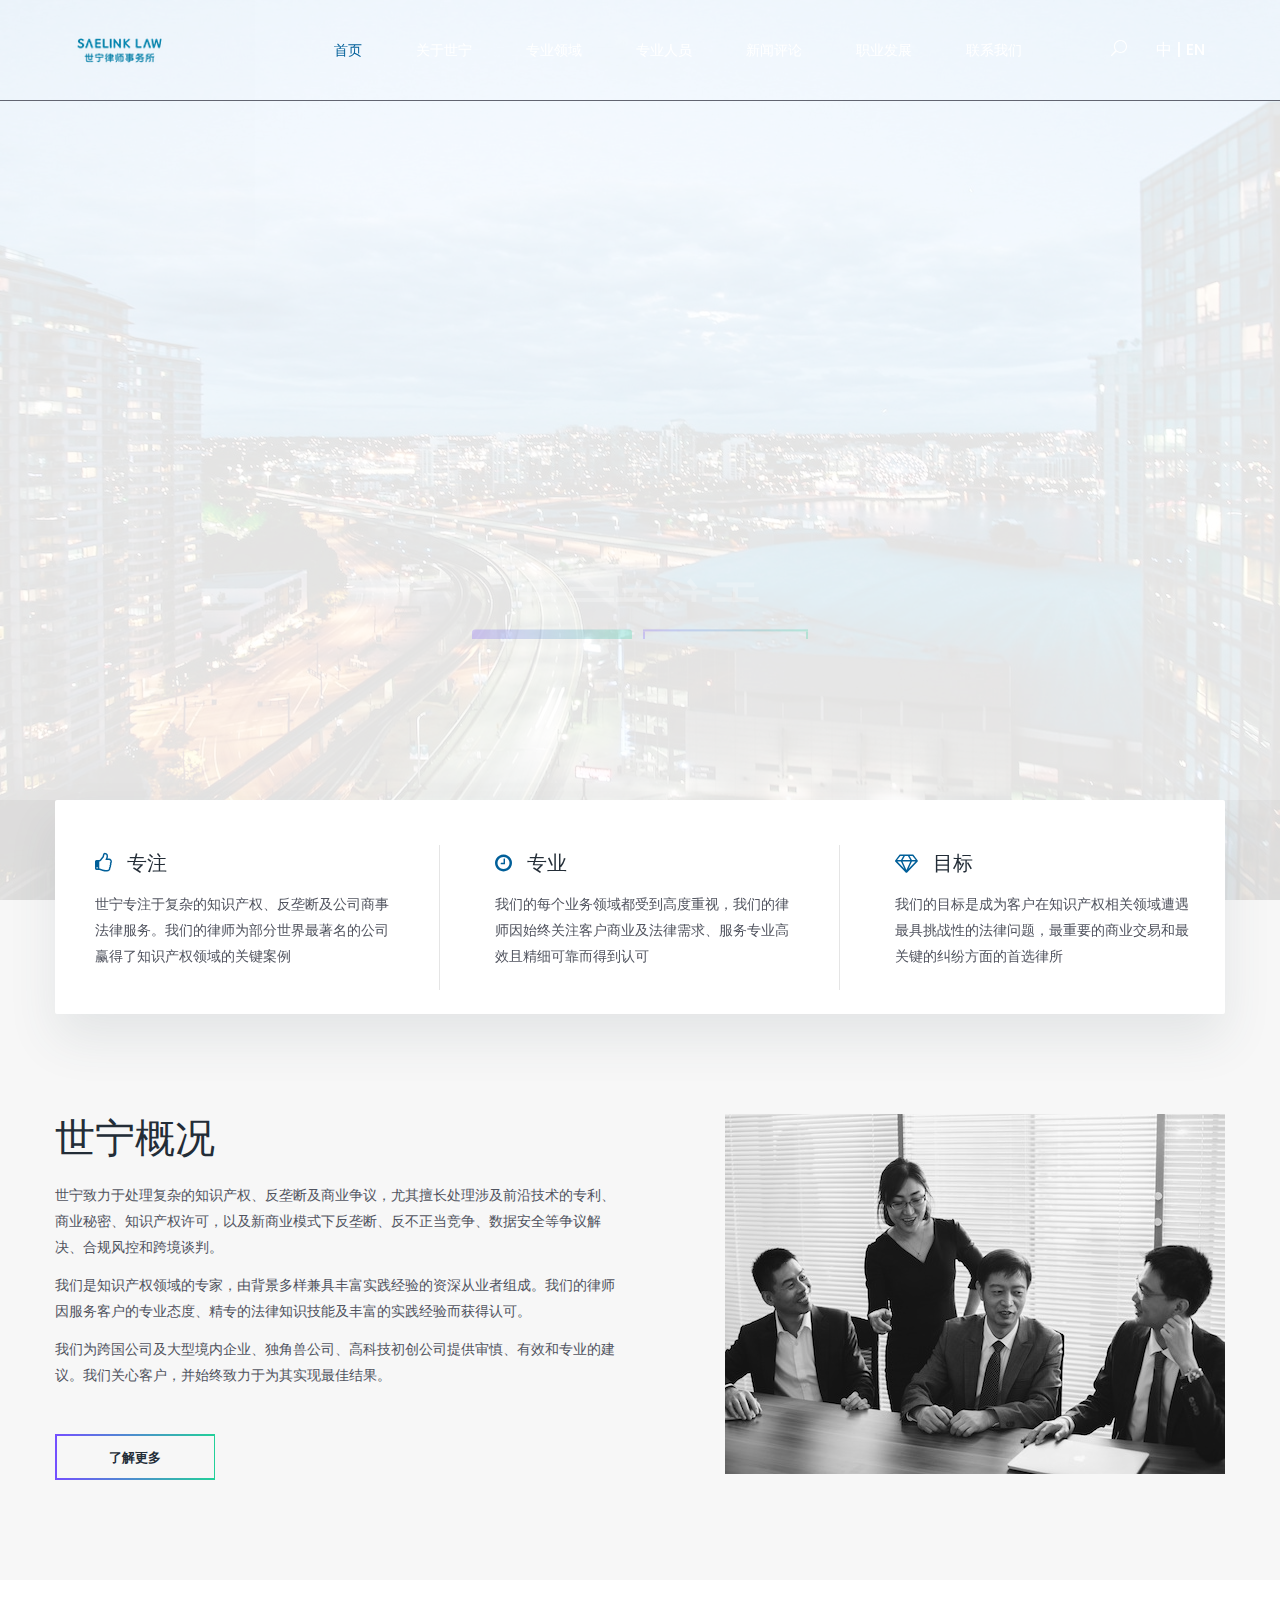
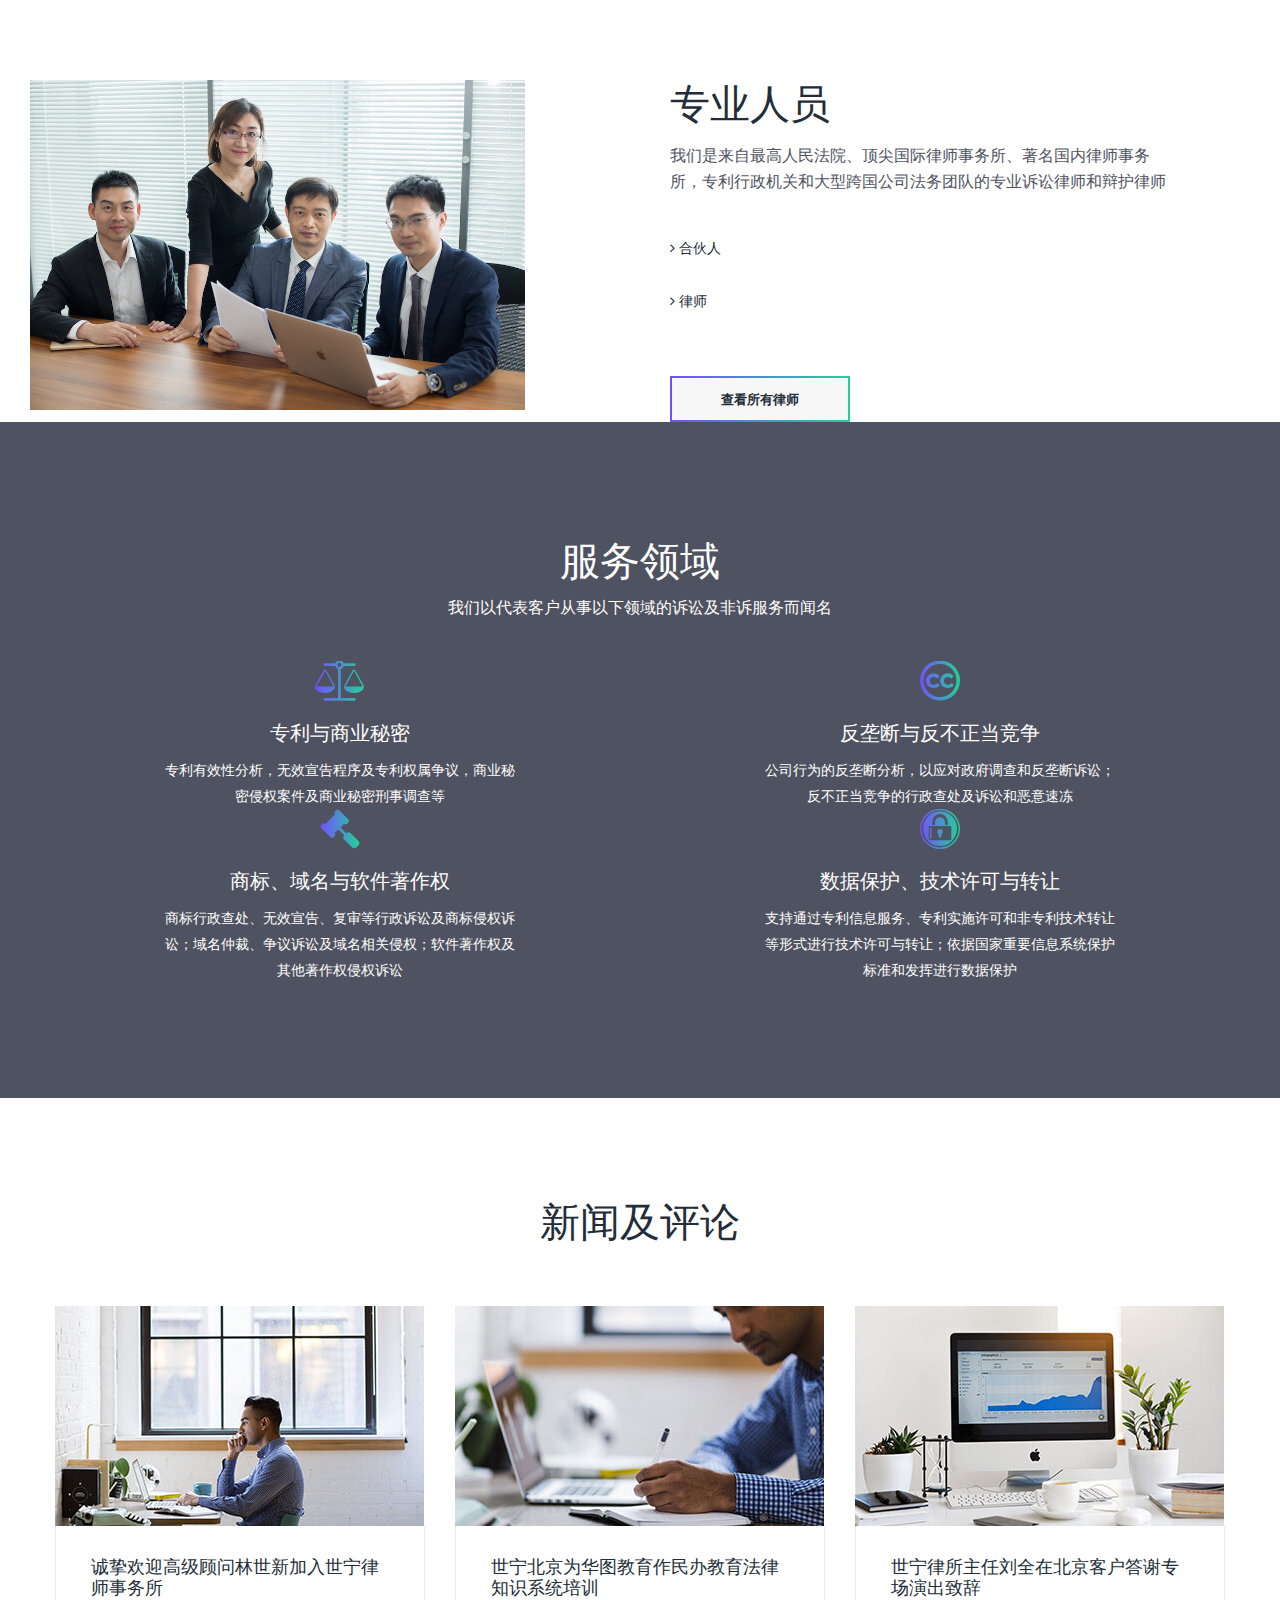
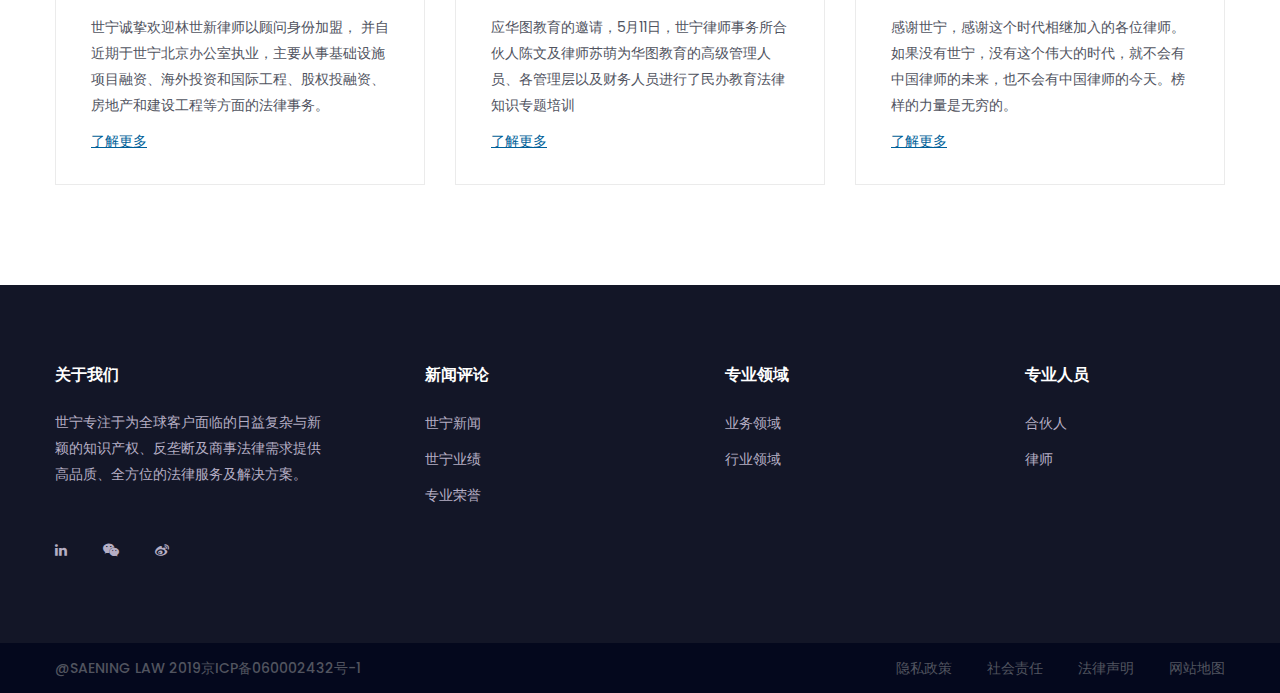
==== commit f4ff0a56: "1.0" ====
--- a/index.html
+++ b/index.html
@@ -59,16 +59,16 @@
                 <div class="collapse navbar-collapse" id="navbarSupportedContent">
                     <ul class="navbar-nav mr-auto">
                         <li class="nav-item active"><a class="nav-link" href="index.html">首页</a></li>
-                        <li class="nav-item"><a class="nav-link" href="#">关于世宁</a></li>
-                        <li class="nav-item"><a class="nav-link" href="#">专业领域</a></li>
-                        <li class="nav-item"><a class="nav-link" href="#">专业人员</a></li>
-                        <li class="nav-item"><a class="nav-link" href="#">新闻评论</a></li>
-                        <li class="nav-item"><a class="nav-link" href="#">招贤纳士</a></li>
+                        <li class="nav-item"><a class="nav-link" href="aboutus.html">关于世宁</a></li>
+                        <li class="nav-item"><a class="nav-link" href="applications.html">专业领域</a></li>
+                        <li class="nav-item"><a class="nav-link" href="prof-all.html">专业人员</a></li>
+                        <li class="nav-item"><a class="nav-link" href="newscomments.html">新闻评论</a></li>
+                        <li class="nav-item"><a class="nav-link" href="recruits.html">职业发展</a></li>
                         <li class="nav-item"><a class="nav-link" href="contact-us.html">联系我们</a></li>
                     </ul>
                     <ul class="navbar-nav justify-content-end">
                         <li><a href="#"><i class="icon_search"></i></a></li>
-                        <li><a href="#"><i class="social_linkedin"></i></a></li>
+                        <li><a>中 | </a><a href="./en/index.html" onclick="">EN</a></li>
                     </ul>
                 </div>
             </nav>
@@ -100,9 +100,9 @@
                             data-responsive_offset="on"
                             data-frames="[{&quot;delay&quot;:10,&quot;speed&quot;:1500,&quot;frame&quot;:&quot;0&quot;,&quot;from&quot;:&quot;y:[-100%];z:0;rX:0deg;rY:0;rZ:0;sX:1;sY:1;skX:0;skY:0;&quot;,&quot;mask&quot;:&quot;x:0px;y:0px;s:inherit;e:inherit;&quot;,&quot;to&quot;:&quot;o:1;&quot;,&quot;ease&quot;:&quot;Power2.easeInOut&quot;},{&quot;delay&quot;:&quot;wait&quot;,&quot;speed&quot;:1500,&quot;frame&quot;:&quot;999&quot;,&quot;to&quot;:&quot;y:[175%];&quot;,&quot;mask&quot;:&quot;x:inherit;y:inherit;s:inherit;e:inherit;&quot;,&quot;ease&quot;:&quot;Power2.easeInOut&quot;}]"
                             data-textAlign="['center','center','center','center','center','center']"
-                            style="z-index: 8;font-family: 'Poppins', sans-serif;font-weight:600;color:#fff;text-transform: uppercase;"><img src="img/play-video.png" alt=""> <span style="text-decoration: underline;padding-left: 10px;">请观看我们的介绍</span></div>
-
-                            <!-- LAYER NR. 10 -->
+                            style="z-index: 8;font-family: 'Poppins', sans-serif;font-weight:600;color:#fff;text-transform: uppercase;"></div>
+
+                            <!-- LAYER NR. 10
                             <div class="tp-caption   tp-resizeme tp-videolayer"
                             id="slide-2971-layer-15"
                             data-x="['center','center','center','center']" data-hoffset="['0','0','0','0']"
@@ -122,6 +122,7 @@
                             data-lasttriggerstate="reset"           data-autoplay="off"
                             data-volume="100"
                             style="z-index: 14;text-transform:left;border-width:0px;"> </div>
+                            -->
 
                             <!-- LAYER NR. 11 -->
                             <div class="tp-caption Agency-CloseBtn rev-btn "
@@ -301,7 +302,7 @@
                         <div class="col-lg-6">
                             <div class="d_feature_text">
                                 <div class="main_title">
-                                    <h2>世宁专注于为全球客户提供<br/>高品质、全方位的法律解决方案</h2>
+                                    <h2>世宁概况</h2>
                                 </div>
                                 <p>世宁致力于处理复杂的知识产权、反垄断及商业争议，尤其擅长处理涉及前沿技术的专利、商业秘密、知识产权许可，以及新商业模式下反垄断、反不正当竞争、数据安全等争议解决、合规风控和跨境谈判。</p>
                                 <p>我们是知识产权领域的专家，由背景多样兼具丰富实践经验的资深从业者组成。我们的律师因服务客户的专业态度、精专的法律知识技能及丰富的实践经验而获得认可。</p>
--- a/css/style.css
+++ b/css/style.css
@@ -1446,6 +1446,81 @@
 /* End Static Area css
 ============================================================================================ */
 /*---------------------------------------------------- */
+
+/* People Area css
+============================================================================================ */
+.people_area {
+  padding: 100px 0px;
+}
+
+.people_main_content {
+  position: relative;
+}
+.people_lawyer_item {
+  -webkit-transition: all 400ms linear 0s;
+  -o-transition: all 400ms linear 0s;
+  transition: all 400ms linear 0s;
+}
+
+.people_area_lawyer_item .people_lawyer_img {
+  overflow: hidden;
+}
+
+.people_lawyer_item .people_lawyer_img a {
+  display: block;
+}
+
+.people_lawyer_item .people_lawyer_img img {
+  -webkit-transition: all 400ms linear 0s;
+  -o-transition: all 400ms linear 0s;
+  transition: all 400ms linear 0s;
+}
+
+.people_lawyer_item .people_lawyer_img img:hover {
+  -webkit-transform: scale(1.05);
+  -ms-transform: scale(1.05);
+  transform: scale(1.05);
+}
+
+.people_lawyer_item .people_lawyer_content {
+  border: 1px solid #ebebeb;
+  border-top: 0px;
+  padding: 30px 35px;
+}
+
+.people_lawyer_item .people_lawyer_content h4 {
+  font-size: 18px;
+  color: #232d37;
+  font-family: "Poppins", sans-serif;
+  font-weight: 500;
+  -webkit-transition: all 400ms linear 0s;
+  -o-transition: all 400ms linear 0s;
+  transition: all 400ms linear 0s;
+}
+
+.people_lawyer_item .people_lawyer_content h4:hover {
+  color: #005f99;
+}
+
+.people_lawyer_item .people_lawyer_content p {
+  font-size: 14px;
+  line-height: 26px;
+  color: #51545f;
+  font-family: "Poppins", sans-serif;
+  font-weight: 400;
+  padding: 15px 0px 10px 0px;
+}
+
+.people_lawyer_item:hover {
+  -webkit-box-shadow: 0px 25px 49px 0px rgba(58, 74, 88, 0.1);
+  box-shadow: 0px 25px 49px 0px rgba(58, 74, 88, 0.1);
+}
+
+
+/* End People Area css
+============================================================================================ */
+/*---------------------------------------------------- */
+
 /*----------------------------------------------------*/
 /* Contact Us Area css
 ============================================================================================ */
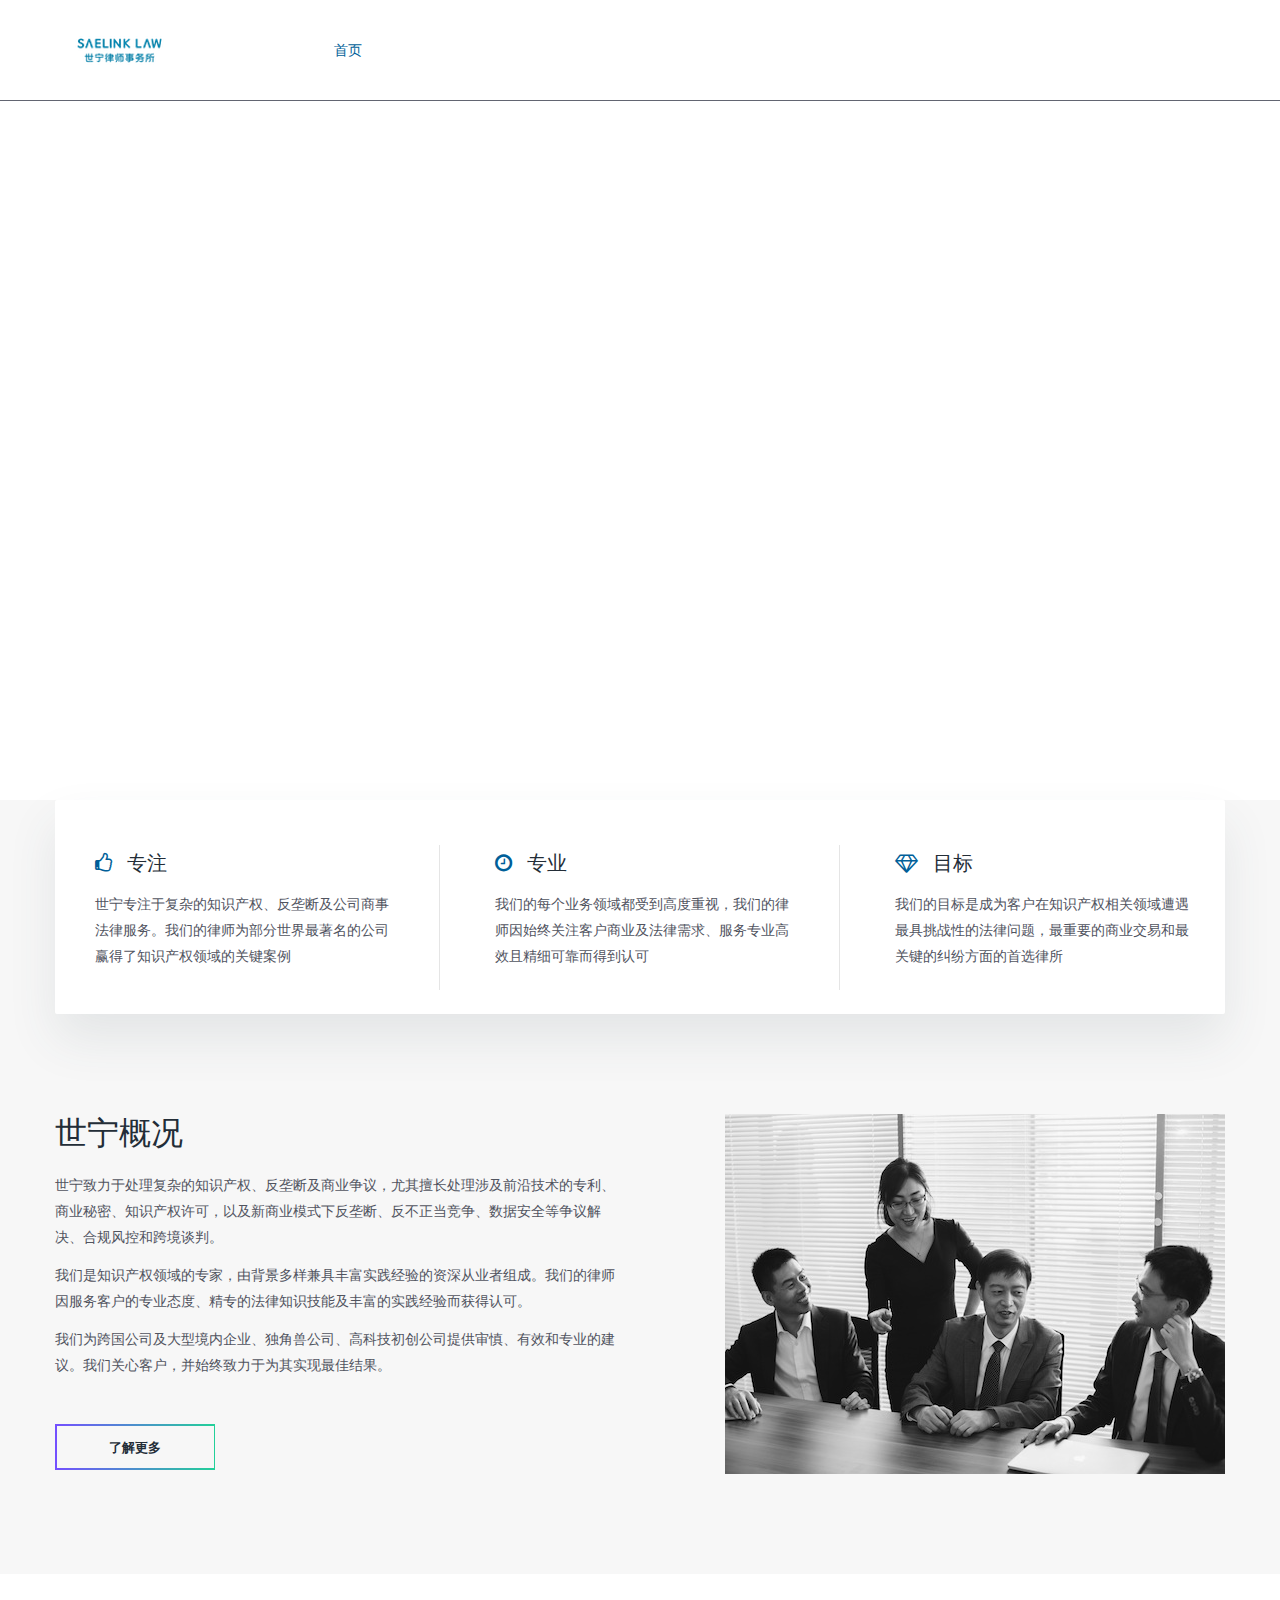
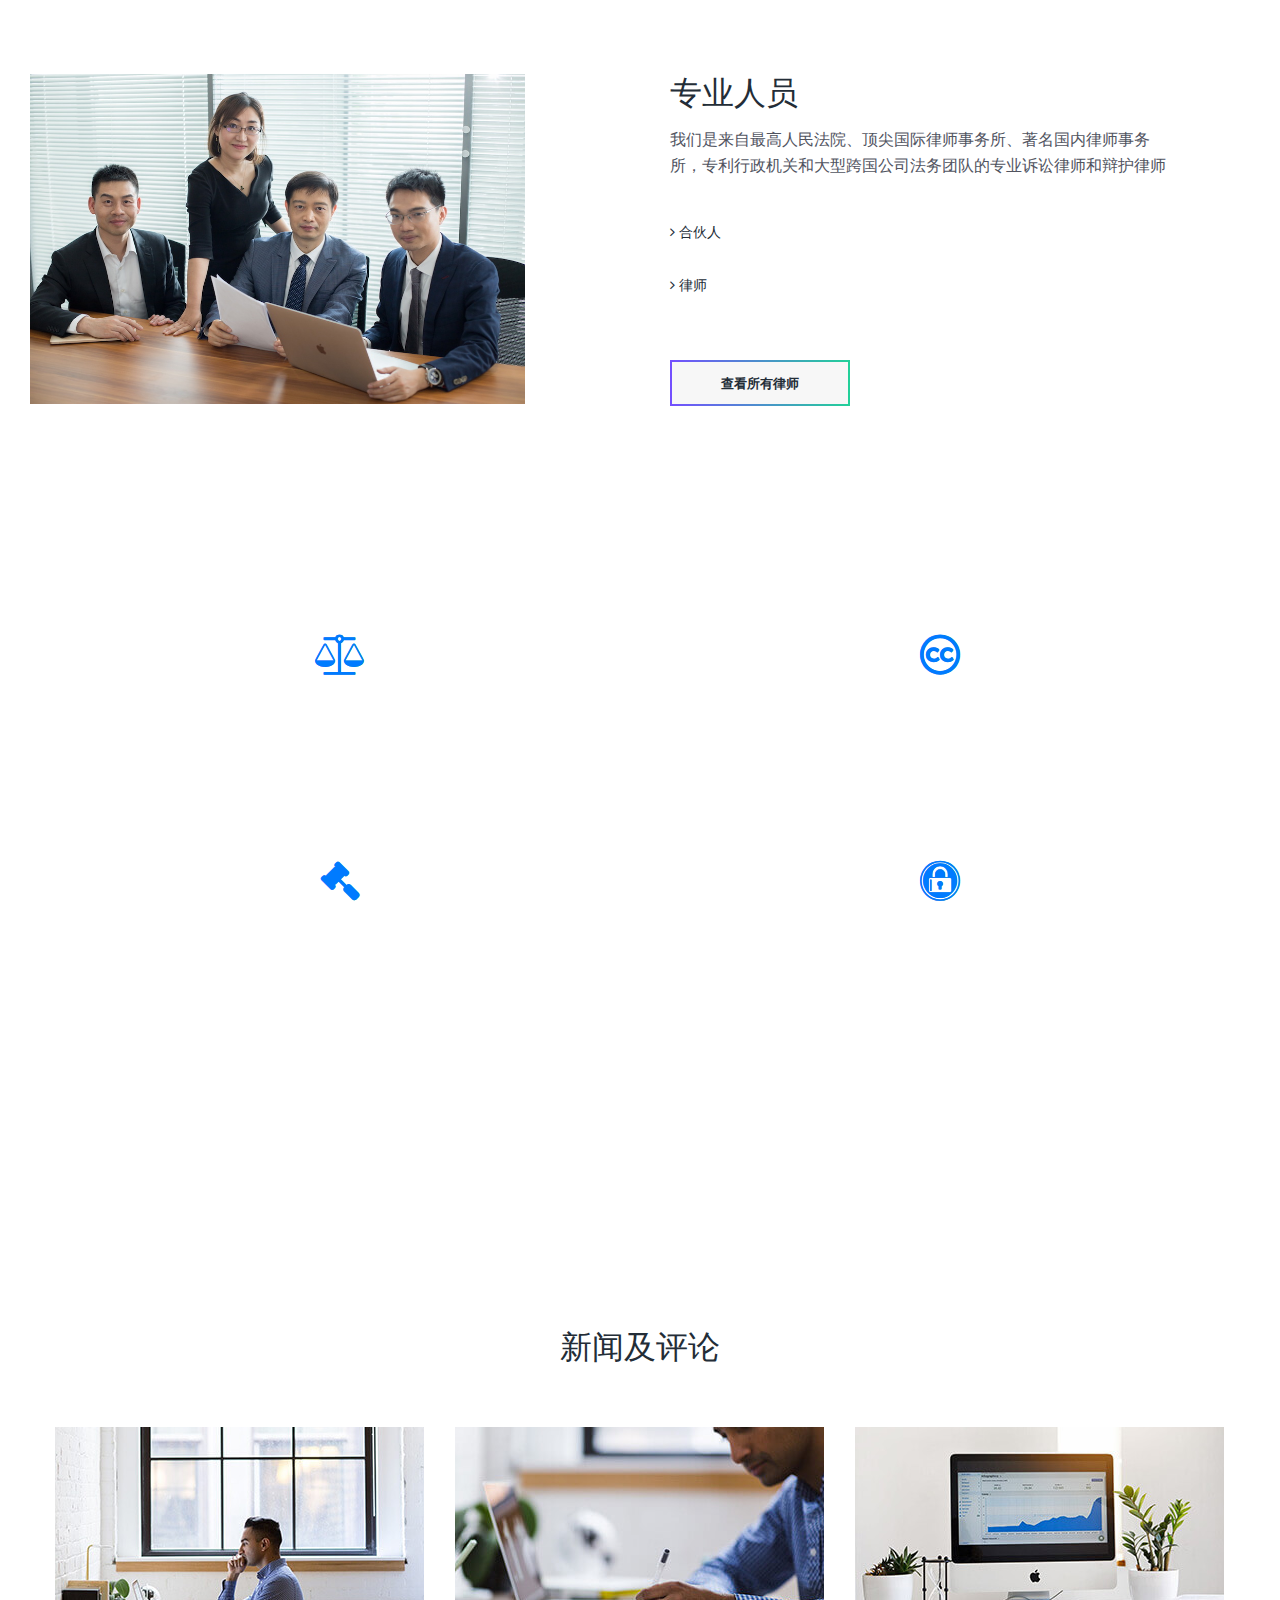
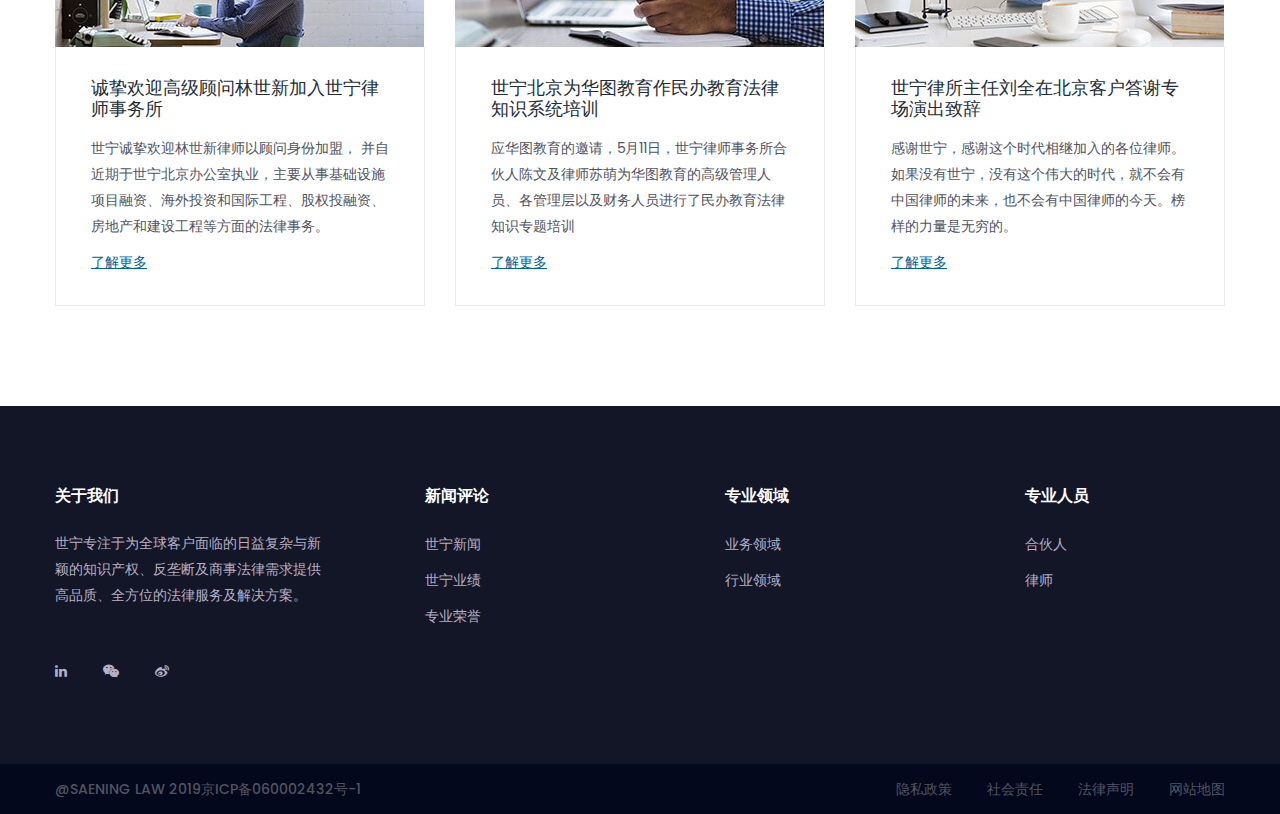
==== commit 5a4fe9dd: "update" ====
--- a/index.html
+++ b/index.html
@@ -151,7 +151,11 @@
                                 data-hoffset="['0','0','0','0']"
                                 data-y="['middle','middle','middle','middle']"
                                 data-voffset="['0','0','0','0','0']"
+<<<<<<< HEAD
+                                data-fontsize="['40','40','40','28','28','22']"
+=======
                                 data-fontsize="['48','48','48','28','28','22']"
+>>>>>>> 0ab75a0ae2ad4323e2f24c0551a1e5ed6f7832e4
                                 data-lineheight="['60','60','60','36','36','30']"
                                 data-width="100%"
                                 data-height="none"
@@ -177,8 +181,15 @@
                                 data-responsive_offset="on"
                                 data-frames="[{&quot;delay&quot;:10,&quot;speed&quot;:1500,&quot;frame&quot;:&quot;0&quot;,&quot;from&quot;:&quot;y:[100%];z:0;rX:0deg;rY:0;rZ:0;sX:1;sY:1;skX:0;skY:0;opacity:0;&quot;,&quot;mask&quot;:&quot;x:0px;y:[100%];s:inherit;e:inherit;&quot;,&quot;to&quot;:&quot;o:1;&quot;,&quot;ease&quot;:&quot;Power2.easeInOut&quot;},{&quot;delay&quot;:&quot;wait&quot;,&quot;speed&quot;:1500,&quot;frame&quot;:&quot;999&quot;,&quot;to&quot;:&quot;y:[175%];&quot;,&quot;mask&quot;:&quot;x:inherit;y:inherit;s:inherit;e:inherit;&quot;,&quot;ease&quot;:&quot;Power2.easeInOut&quot;}]"
                                 data-textAlign="['center','center','center','center','center','center']">
+<<<<<<< HEAD
+                              <!-- 去掉BUTTON
                                 <a class="bg_btn" href="#">了解世宁</a>
                                 <a class="tp_btn" href="#">立即联系</a>
+                                -->
+=======
+                                <a class="bg_btn" href="#">了解世宁</a>
+                                <a class="tp_btn" href="#">立即联系</a>
+>>>>>>> 0ab75a0ae2ad4323e2f24c0551a1e5ed6f7832e4
                             </div>
                         </div>
                     </li>
@@ -193,7 +204,11 @@
                                 data-hoffset="['0','80','80','0']"
                                 data-y="['middle','middle','middle','middle']"
                                 data-voffset="['0','0','0','0','0']"
+<<<<<<< HEAD
+                                data-fontsize="['40','40','40','28','28','22']"
+=======
                                 data-fontsize="['48','48','48','28','28','22']"
+>>>>>>> 0ab75a0ae2ad4323e2f24c0551a1e5ed6f7832e4
                                 data-lineheight="['60','60','60','36','36','30']"
                                 data-width="100%"
                                 data-height="none"
@@ -219,8 +234,15 @@
                                 data-responsive_offset="on"
                                 data-frames="[{&quot;delay&quot;:10,&quot;speed&quot;:1500,&quot;frame&quot;:&quot;0&quot;,&quot;from&quot;:&quot;y:[100%];z:0;rX:0deg;rY:0;rZ:0;sX:1;sY:1;skX:0;skY:0;opacity:0;&quot;,&quot;mask&quot;:&quot;x:0px;y:[100%];s:inherit;e:inherit;&quot;,&quot;to&quot;:&quot;o:1;&quot;,&quot;ease&quot;:&quot;Power2.easeInOut&quot;},{&quot;delay&quot;:&quot;wait&quot;,&quot;speed&quot;:1500,&quot;frame&quot;:&quot;999&quot;,&quot;to&quot;:&quot;y:[175%];&quot;,&quot;mask&quot;:&quot;x:inherit;y:inherit;s:inherit;e:inherit;&quot;,&quot;ease&quot;:&quot;Power2.easeInOut&quot;}]"
                                 data-textAlign="['center','center','center','center','center','center']">
+<<<<<<< HEAD
+                                <!-- 去掉BUTTON
+                                  <a class="bg_btn" href="#">了解世宁</a>
+                                  <a class="tp_btn" href="#">立即联系</a>
+                                  -->
+=======
                                 <a class="bg_btn" href="#">了解世宁</a>
                                 <a class="tp_btn" href="#">立即联系</a>
+>>>>>>> 0ab75a0ae2ad4323e2f24c0551a1e5ed6f7832e4
                             </div>
                         </div>
                     </li>
@@ -235,7 +257,11 @@
                                 data-hoffset="['0','80','80','0']"
                                 data-y="['middle','middle','middle','middle']"
                                 data-voffset="['0','0','0','0','0']"
+<<<<<<< HEAD
+                                data-fontsize="['40','40','40','28','28','22']"
+=======
                                 data-fontsize="['48','48','48','28','28','22']"
+>>>>>>> 0ab75a0ae2ad4323e2f24c0551a1e5ed6f7832e4
                                 data-lineheight="['60','60','60','36','36','30']"
                                 data-width="100%"
                                 data-height="none"
@@ -261,8 +287,15 @@
                                 data-responsive_offset="on"
                                 data-frames="[{&quot;delay&quot;:10,&quot;speed&quot;:1500,&quot;frame&quot;:&quot;0&quot;,&quot;from&quot;:&quot;y:[100%];z:0;rX:0deg;rY:0;rZ:0;sX:1;sY:1;skX:0;skY:0;opacity:0;&quot;,&quot;mask&quot;:&quot;x:0px;y:[100%];s:inherit;e:inherit;&quot;,&quot;to&quot;:&quot;o:1;&quot;,&quot;ease&quot;:&quot;Power2.easeInOut&quot;},{&quot;delay&quot;:&quot;wait&quot;,&quot;speed&quot;:1500,&quot;frame&quot;:&quot;999&quot;,&quot;to&quot;:&quot;y:[175%];&quot;,&quot;mask&quot;:&quot;x:inherit;y:inherit;s:inherit;e:inherit;&quot;,&quot;ease&quot;:&quot;Power2.easeInOut&quot;}]"
                                 data-textAlign="['center','center','center','center','center','center']">
+<<<<<<< HEAD
+                                <!-- 去掉BUTTON
+                                  <a class="bg_btn" href="#">了解世宁</a>
+                                  <a class="tp_btn" href="#">立即联系</a>
+                                  -->
+=======
                                 <a class="bg_btn" href="#">了解世宁</a>
                                 <a class="tp_btn" href="#">立即联系</a>
+>>>>>>> 0ab75a0ae2ad4323e2f24c0551a1e5ed6f7832e4
                             </div>
                         </div>
                     </li>
@@ -364,24 +397,40 @@
                         <div class="service_item">
                             <a href="#"><i class="fa fa-balance-scale"></i></a><h4> 专利与商业秘密</h4>
                             <p>专利有效性分析，无效宣告程序及专利权属争议，商业秘密侵权案件及商业秘密刑事调查等</p>
+<<<<<<< HEAD
+                            <p>.</p>
+=======
+>>>>>>> 0ab75a0ae2ad4323e2f24c0551a1e5ed6f7832e4
                         </div>
                     </div>
                     <div class="col-lg-6">
                         <div class="service_item">
                             <a href="#"><i class="fa fa-creative-commons"></i></a><h4> 反垄断与反不正当竞争</h4>
                             <p>公司行为的反垄断分析，以应对政府调查和反垄断诉讼；反不正当竞争的行政查处及诉讼和恶意速冻</p>
+<<<<<<< HEAD
+                            <p>.</p>
+=======
+>>>>>>> 0ab75a0ae2ad4323e2f24c0551a1e5ed6f7832e4
                         </div>
                     </div>
                     <div class="col-lg-6">
                         <div class="service_item">
                             <a href="#"><i class="fa fa-gavel"></i></a><h4> 商标、域名与软件著作权</h4>
                             <p>商标行政查处、无效宣告、复审等行政诉讼及商标侵权诉讼；域名仲裁、争议诉讼及域名相关侵权；软件著作权及其他著作权侵权诉讼</p>
+<<<<<<< HEAD
+                            <p>.</p>
+=======
+>>>>>>> 0ab75a0ae2ad4323e2f24c0551a1e5ed6f7832e4
                         </div>
                     </div>
                     <div class="col-lg-6">
                         <div class="service_item">
                             <a href="#"><i class="fa fa-expeditedssl"></i></a><h4> 数据保护、技术许可与转让</h4>
                             <p>支持通过专利信息服务、专利实施许可和非专利技术转让等形式进行技术许可与转让；依据国家重要信息系统保护标准和发挥进行数据保护</p>
+<<<<<<< HEAD
+                            <p>.</p>
+=======
+>>>>>>> 0ab75a0ae2ad4323e2f24c0551a1e5ed6f7832e4
                         </div>
                     </div>
                 </div>
--- a/css/style.css
+++ b/css/style.css
@@ -1,19 +1,25 @@
 /*----------------------------------------------------
+<<<<<<< HEAD
+=======
 @File: Default Styles
 @Author: Rocky
 @URL: http://wethemez.com
 Author E-mail: rockybd1995@gmail.com
+>>>>>>> 0ab75a0ae2ad4323e2f24c0551a1e5ed6f7832e4
 
 This file contains the styling for the actual theme, this
 is the file you need to edit to change the look of the
 theme.
 ---------------------------------------------------- */
 /*=====================================================================
+<<<<<<< HEAD
+=======
 @Template Name: Cerative Agency
 @Author: Rocky
 @Developed By: Rocky
 @Developer URL: http://rocky.wethemez.com
 Author E-mail: rockybd1995@gmail.com
+>>>>>>> 0ab75a0ae2ad4323e2f24c0551a1e5ed6f7832e4
 
 @Default Styles
 
@@ -122,7 +128,11 @@
 /* Main title css
 ============================================================================================ */
 .main_title h2 {
+<<<<<<< HEAD
+  font-size: 30px;
+=======
   font-size: 40px;
+>>>>>>> 0ab75a0ae2ad4323e2f24c0551a1e5ed6f7832e4
   line-height: 48px;
   font-family: "Poppins", sans-serif;
   color: #232d37;
@@ -144,7 +154,11 @@
 }
 
 .center_title h2 {
+<<<<<<< HEAD
+  font-size: 30px;
+=======
   font-size: 40px;
+>>>>>>> 0ab75a0ae2ad4323e2f24c0551a1e5ed6f7832e4
   font-family: "Poppins", sans-serif;
   font-weight: 500;
 }
@@ -163,7 +177,11 @@
 }
 
 .b_center_title h2 {
+<<<<<<< HEAD
+  font-size: 30px;
+=======
   font-size: 40px;
+>>>>>>> 0ab75a0ae2ad4323e2f24c0551a1e5ed6f7832e4
   font-family: "Poppins", sans-serif;
   font-weight: 500;
   color: #232d37;
@@ -1017,7 +1035,11 @@
 
 .service_area:before {
   content: "";
+<<<<<<< HEAD
+  background: rgba(4, 8, 29, 0.3);
+=======
   background: rgba(4, 8, 29, 0.7);
+>>>>>>> 0ab75a0ae2ad4323e2f24c0551a1e5ed6f7832e4
   position: absolute;
   left: 0px;
   top: 0px;
@@ -1032,9 +1054,15 @@
 }
 
 .service_item i {
+<<<<<<< HEAD
+  background-image: -moz-linear-gradient(180deg, #005f99 0%, #005f99 100%);
+  background-image: -webkit-linear-gradient(180deg, #005f99 0%, #005f99 100%);
+  background-image: -ms-linear-gradient(180deg, #005f99 0%, #005f99 100%);
+=======
   background-image: -moz-linear-gradient(180deg, #20d497 0%, #744fff 100%);
   background-image: -webkit-linear-gradient(180deg, #20d497 0%, #744fff 100%);
   background-image: -ms-linear-gradient(180deg, #20d497 0%, #744fff 100%);
+>>>>>>> 0ab75a0ae2ad4323e2f24c0551a1e5ed6f7832e4
   color: transparent;
   -webkit-background-clip: text;
   background-clip: text;
@@ -1059,6 +1087,65 @@
 /* End Our Service Area css
 ============================================================================================ */
 /*---------------------------------------------------- */
+<<<<<<< HEAD
+
+/* Our Practices Area css
+============================================================================================ */
+.practices_area {
+  background: #fff;
+  background-size: cover;
+  position: relative;
+  z-index: 2;
+  padding: 75px 0px;
+}
+
+.practices_area:before {
+  content: "";
+  background: #fff;
+  position: absolute;
+  left: 0px;
+  top: 0px;
+  z-index: -1;
+  width: 100%;
+  height: 100%;
+}
+
+.practices_item {
+  text-align: left;
+  color: #000;
+}
+
+.practices_item i {
+  background-image: -moz-linear-gradient(180deg, #005f99 0%, #005f99 100%);
+  background-image: -webkit-linear-gradient(180deg, #005f99 0%, #005f99 100%);
+  background-image: -ms-linear-gradient(180deg, #005f99 0%, #005f99 100%);
+  color: transparent;
+  -webkit-background-clip: text;
+  background-clip: text;
+  font-size: 40px;
+}
+
+.practices_item h4 {
+  font-size: 20px;
+  font-family: "Poppins", sans-serif;
+  font-weight: 500;
+  padding: 18px 0px 12px 0px;
+}
+
+.practices_item p {
+  font-size: 14px;
+  line-height: 26px;
+  font-family: "Poppins", sans-serif;
+  max-width: 360px;
+  margin: auto;
+}
+
+/* End Our Practices Area css
+============================================================================================ */
+/*---------------------------------------------------- */
+
+=======
+>>>>>>> 0ab75a0ae2ad4323e2f24c0551a1e5ed6f7832e4
 /*----------------------------------------------------*/
 /* Testimonials Area css
 ============================================================================================ */
@@ -1490,7 +1577,11 @@
 
 .people_lawyer_item .people_lawyer_content h4 {
   font-size: 18px;
+<<<<<<< HEAD
+  color: #005f99;
+=======
   color: #232d37;
+>>>>>>> 0ab75a0ae2ad4323e2f24c0551a1e5ed6f7832e4
   font-family: "Poppins", sans-serif;
   font-weight: 500;
   -webkit-transition: all 400ms linear 0s;
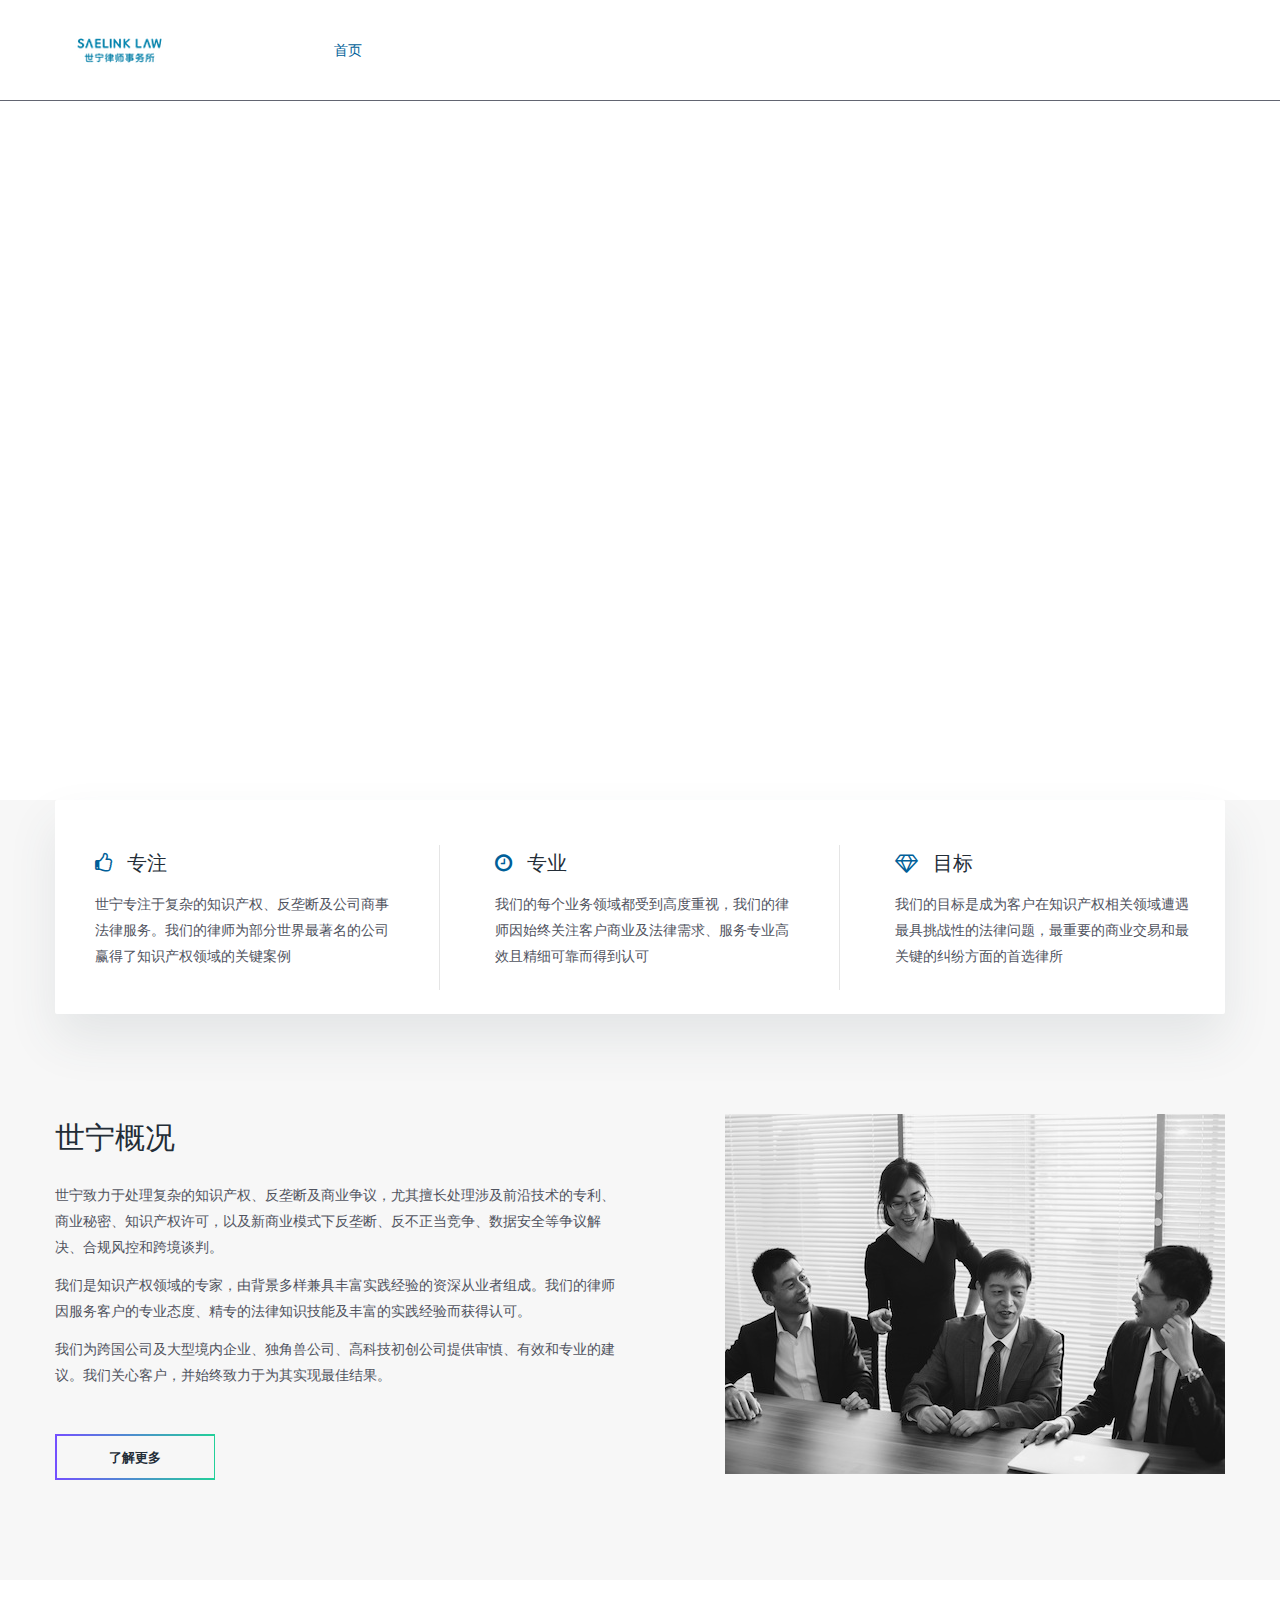
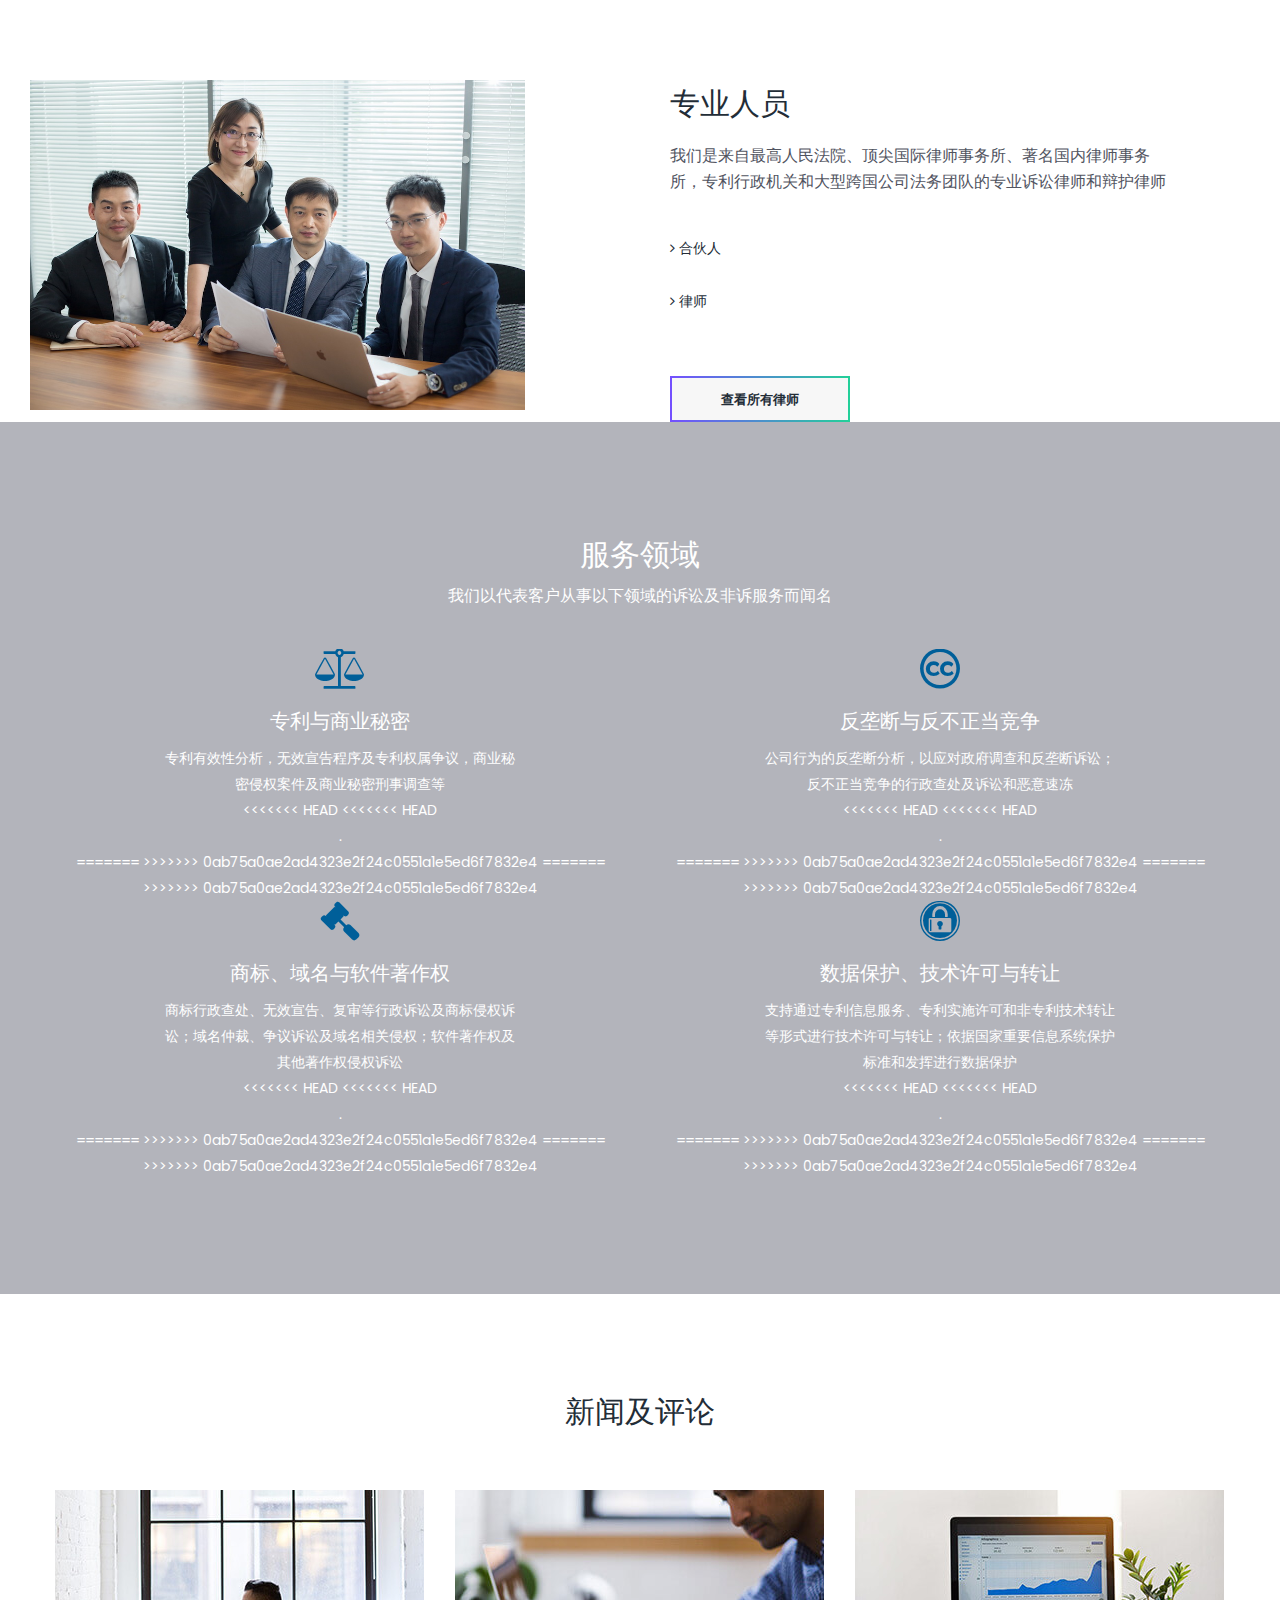
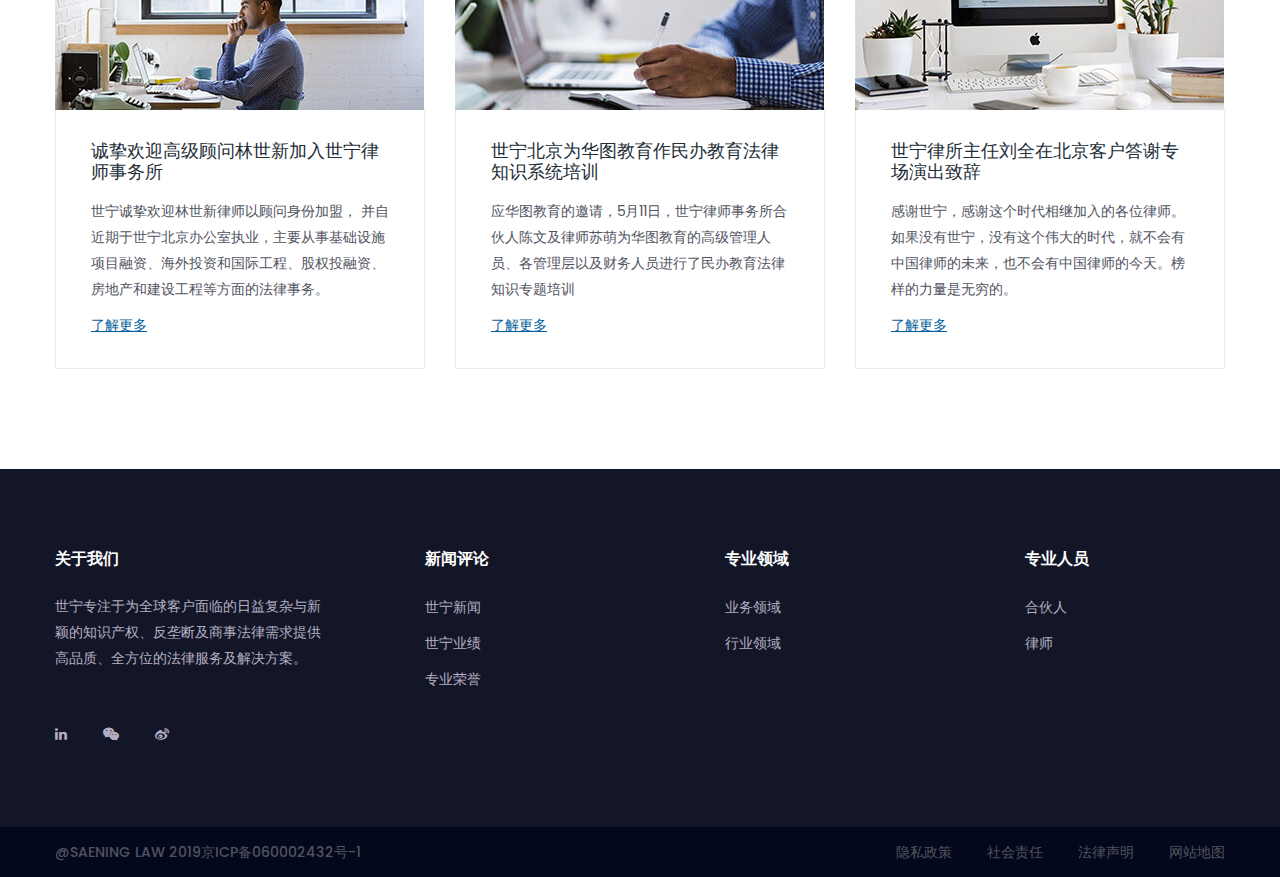
==== commit 21fc402c: "update" ====
--- a/index.html
+++ b/index.html
@@ -152,7 +152,11 @@
                                 data-y="['middle','middle','middle','middle']"
                                 data-voffset="['0','0','0','0','0']"
 <<<<<<< HEAD
+<<<<<<< HEAD
                                 data-fontsize="['40','40','40','28','28','22']"
+=======
+                                data-fontsize="['48','48','48','28','28','22']"
+>>>>>>> 0ab75a0ae2ad4323e2f24c0551a1e5ed6f7832e4
 =======
                                 data-fontsize="['48','48','48','28','28','22']"
 >>>>>>> 0ab75a0ae2ad4323e2f24c0551a1e5ed6f7832e4
@@ -182,10 +186,15 @@
                                 data-frames="[{&quot;delay&quot;:10,&quot;speed&quot;:1500,&quot;frame&quot;:&quot;0&quot;,&quot;from&quot;:&quot;y:[100%];z:0;rX:0deg;rY:0;rZ:0;sX:1;sY:1;skX:0;skY:0;opacity:0;&quot;,&quot;mask&quot;:&quot;x:0px;y:[100%];s:inherit;e:inherit;&quot;,&quot;to&quot;:&quot;o:1;&quot;,&quot;ease&quot;:&quot;Power2.easeInOut&quot;},{&quot;delay&quot;:&quot;wait&quot;,&quot;speed&quot;:1500,&quot;frame&quot;:&quot;999&quot;,&quot;to&quot;:&quot;y:[175%];&quot;,&quot;mask&quot;:&quot;x:inherit;y:inherit;s:inherit;e:inherit;&quot;,&quot;ease&quot;:&quot;Power2.easeInOut&quot;}]"
                                 data-textAlign="['center','center','center','center','center','center']">
 <<<<<<< HEAD
+<<<<<<< HEAD
                               <!-- 去掉BUTTON
                                 <a class="bg_btn" href="#">了解世宁</a>
                                 <a class="tp_btn" href="#">立即联系</a>
                                 -->
+=======
+                                <a class="bg_btn" href="#">了解世宁</a>
+                                <a class="tp_btn" href="#">立即联系</a>
+>>>>>>> 0ab75a0ae2ad4323e2f24c0551a1e5ed6f7832e4
 =======
                                 <a class="bg_btn" href="#">了解世宁</a>
                                 <a class="tp_btn" href="#">立即联系</a>
@@ -205,7 +214,11 @@
                                 data-y="['middle','middle','middle','middle']"
                                 data-voffset="['0','0','0','0','0']"
 <<<<<<< HEAD
+<<<<<<< HEAD
                                 data-fontsize="['40','40','40','28','28','22']"
+=======
+                                data-fontsize="['48','48','48','28','28','22']"
+>>>>>>> 0ab75a0ae2ad4323e2f24c0551a1e5ed6f7832e4
 =======
                                 data-fontsize="['48','48','48','28','28','22']"
 >>>>>>> 0ab75a0ae2ad4323e2f24c0551a1e5ed6f7832e4
@@ -235,10 +248,15 @@
                                 data-frames="[{&quot;delay&quot;:10,&quot;speed&quot;:1500,&quot;frame&quot;:&quot;0&quot;,&quot;from&quot;:&quot;y:[100%];z:0;rX:0deg;rY:0;rZ:0;sX:1;sY:1;skX:0;skY:0;opacity:0;&quot;,&quot;mask&quot;:&quot;x:0px;y:[100%];s:inherit;e:inherit;&quot;,&quot;to&quot;:&quot;o:1;&quot;,&quot;ease&quot;:&quot;Power2.easeInOut&quot;},{&quot;delay&quot;:&quot;wait&quot;,&quot;speed&quot;:1500,&quot;frame&quot;:&quot;999&quot;,&quot;to&quot;:&quot;y:[175%];&quot;,&quot;mask&quot;:&quot;x:inherit;y:inherit;s:inherit;e:inherit;&quot;,&quot;ease&quot;:&quot;Power2.easeInOut&quot;}]"
                                 data-textAlign="['center','center','center','center','center','center']">
 <<<<<<< HEAD
+<<<<<<< HEAD
                                 <!-- 去掉BUTTON
                                   <a class="bg_btn" href="#">了解世宁</a>
                                   <a class="tp_btn" href="#">立即联系</a>
                                   -->
+=======
+                                <a class="bg_btn" href="#">了解世宁</a>
+                                <a class="tp_btn" href="#">立即联系</a>
+>>>>>>> 0ab75a0ae2ad4323e2f24c0551a1e5ed6f7832e4
 =======
                                 <a class="bg_btn" href="#">了解世宁</a>
                                 <a class="tp_btn" href="#">立即联系</a>
@@ -258,7 +276,11 @@
                                 data-y="['middle','middle','middle','middle']"
                                 data-voffset="['0','0','0','0','0']"
 <<<<<<< HEAD
+<<<<<<< HEAD
                                 data-fontsize="['40','40','40','28','28','22']"
+=======
+                                data-fontsize="['48','48','48','28','28','22']"
+>>>>>>> 0ab75a0ae2ad4323e2f24c0551a1e5ed6f7832e4
 =======
                                 data-fontsize="['48','48','48','28','28','22']"
 >>>>>>> 0ab75a0ae2ad4323e2f24c0551a1e5ed6f7832e4
@@ -288,10 +310,15 @@
                                 data-frames="[{&quot;delay&quot;:10,&quot;speed&quot;:1500,&quot;frame&quot;:&quot;0&quot;,&quot;from&quot;:&quot;y:[100%];z:0;rX:0deg;rY:0;rZ:0;sX:1;sY:1;skX:0;skY:0;opacity:0;&quot;,&quot;mask&quot;:&quot;x:0px;y:[100%];s:inherit;e:inherit;&quot;,&quot;to&quot;:&quot;o:1;&quot;,&quot;ease&quot;:&quot;Power2.easeInOut&quot;},{&quot;delay&quot;:&quot;wait&quot;,&quot;speed&quot;:1500,&quot;frame&quot;:&quot;999&quot;,&quot;to&quot;:&quot;y:[175%];&quot;,&quot;mask&quot;:&quot;x:inherit;y:inherit;s:inherit;e:inherit;&quot;,&quot;ease&quot;:&quot;Power2.easeInOut&quot;}]"
                                 data-textAlign="['center','center','center','center','center','center']">
 <<<<<<< HEAD
+<<<<<<< HEAD
                                 <!-- 去掉BUTTON
                                   <a class="bg_btn" href="#">了解世宁</a>
                                   <a class="tp_btn" href="#">立即联系</a>
                                   -->
+=======
+                                <a class="bg_btn" href="#">了解世宁</a>
+                                <a class="tp_btn" href="#">立即联系</a>
+>>>>>>> 0ab75a0ae2ad4323e2f24c0551a1e5ed6f7832e4
 =======
                                 <a class="bg_btn" href="#">了解世宁</a>
                                 <a class="tp_btn" href="#">立即联系</a>
@@ -398,7 +425,10 @@
                             <a href="#"><i class="fa fa-balance-scale"></i></a><h4> 专利与商业秘密</h4>
                             <p>专利有效性分析，无效宣告程序及专利权属争议，商业秘密侵权案件及商业秘密刑事调查等</p>
 <<<<<<< HEAD
+<<<<<<< HEAD
                             <p>.</p>
+=======
+>>>>>>> 0ab75a0ae2ad4323e2f24c0551a1e5ed6f7832e4
 =======
 >>>>>>> 0ab75a0ae2ad4323e2f24c0551a1e5ed6f7832e4
                         </div>
@@ -408,7 +438,10 @@
                             <a href="#"><i class="fa fa-creative-commons"></i></a><h4> 反垄断与反不正当竞争</h4>
                             <p>公司行为的反垄断分析，以应对政府调查和反垄断诉讼；反不正当竞争的行政查处及诉讼和恶意速冻</p>
 <<<<<<< HEAD
+<<<<<<< HEAD
                             <p>.</p>
+=======
+>>>>>>> 0ab75a0ae2ad4323e2f24c0551a1e5ed6f7832e4
 =======
 >>>>>>> 0ab75a0ae2ad4323e2f24c0551a1e5ed6f7832e4
                         </div>
@@ -418,7 +451,10 @@
                             <a href="#"><i class="fa fa-gavel"></i></a><h4> 商标、域名与软件著作权</h4>
                             <p>商标行政查处、无效宣告、复审等行政诉讼及商标侵权诉讼；域名仲裁、争议诉讼及域名相关侵权；软件著作权及其他著作权侵权诉讼</p>
 <<<<<<< HEAD
+<<<<<<< HEAD
                             <p>.</p>
+=======
+>>>>>>> 0ab75a0ae2ad4323e2f24c0551a1e5ed6f7832e4
 =======
 >>>>>>> 0ab75a0ae2ad4323e2f24c0551a1e5ed6f7832e4
                         </div>
@@ -428,7 +464,10 @@
                             <a href="#"><i class="fa fa-expeditedssl"></i></a><h4> 数据保护、技术许可与转让</h4>
                             <p>支持通过专利信息服务、专利实施许可和非专利技术转让等形式进行技术许可与转让；依据国家重要信息系统保护标准和发挥进行数据保护</p>
 <<<<<<< HEAD
+<<<<<<< HEAD
                             <p>.</p>
+=======
+>>>>>>> 0ab75a0ae2ad4323e2f24c0551a1e5ed6f7832e4
 =======
 >>>>>>> 0ab75a0ae2ad4323e2f24c0551a1e5ed6f7832e4
                         </div>
--- a/css/style.css
+++ b/css/style.css
@@ -1,25 +1,10 @@
 /*----------------------------------------------------
-<<<<<<< HEAD
-=======
-@File: Default Styles
-@Author: Rocky
-@URL: http://wethemez.com
-Author E-mail: rockybd1995@gmail.com
->>>>>>> 0ab75a0ae2ad4323e2f24c0551a1e5ed6f7832e4
 
 This file contains the styling for the actual theme, this
 is the file you need to edit to change the look of the
 theme.
 ---------------------------------------------------- */
 /*=====================================================================
-<<<<<<< HEAD
-=======
-@Template Name: Cerative Agency
-@Author: Rocky
-@Developed By: Rocky
-@Developer URL: http://rocky.wethemez.com
-Author E-mail: rockybd1995@gmail.com
->>>>>>> 0ab75a0ae2ad4323e2f24c0551a1e5ed6f7832e4
 
 @Default Styles
 
@@ -128,11 +113,7 @@
 /* Main title css
 ============================================================================================ */
 .main_title h2 {
-<<<<<<< HEAD
   font-size: 30px;
-=======
-  font-size: 40px;
->>>>>>> 0ab75a0ae2ad4323e2f24c0551a1e5ed6f7832e4
   line-height: 48px;
   font-family: "Poppins", sans-serif;
   color: #232d37;
@@ -154,11 +135,7 @@
 }
 
 .center_title h2 {
-<<<<<<< HEAD
   font-size: 30px;
-=======
-  font-size: 40px;
->>>>>>> 0ab75a0ae2ad4323e2f24c0551a1e5ed6f7832e4
   font-family: "Poppins", sans-serif;
   font-weight: 500;
 }
@@ -177,11 +154,7 @@
 }
 
 .b_center_title h2 {
-<<<<<<< HEAD
   font-size: 30px;
-=======
-  font-size: 40px;
->>>>>>> 0ab75a0ae2ad4323e2f24c0551a1e5ed6f7832e4
   font-family: "Poppins", sans-serif;
   font-weight: 500;
   color: #232d37;
@@ -1035,11 +1008,7 @@
 
 .service_area:before {
   content: "";
-<<<<<<< HEAD
   background: rgba(4, 8, 29, 0.3);
-=======
-  background: rgba(4, 8, 29, 0.7);
->>>>>>> 0ab75a0ae2ad4323e2f24c0551a1e5ed6f7832e4
   position: absolute;
   left: 0px;
   top: 0px;
@@ -1054,68 +1023,6 @@
 }
 
 .service_item i {
-<<<<<<< HEAD
-  background-image: -moz-linear-gradient(180deg, #005f99 0%, #005f99 100%);
-  background-image: -webkit-linear-gradient(180deg, #005f99 0%, #005f99 100%);
-  background-image: -ms-linear-gradient(180deg, #005f99 0%, #005f99 100%);
-=======
-  background-image: -moz-linear-gradient(180deg, #20d497 0%, #744fff 100%);
-  background-image: -webkit-linear-gradient(180deg, #20d497 0%, #744fff 100%);
-  background-image: -ms-linear-gradient(180deg, #20d497 0%, #744fff 100%);
->>>>>>> 0ab75a0ae2ad4323e2f24c0551a1e5ed6f7832e4
-  color: transparent;
-  -webkit-background-clip: text;
-  background-clip: text;
-  font-size: 40px;
-}
-
-.service_item h4 {
-  font-size: 20px;
-  font-family: "Poppins", sans-serif;
-  font-weight: 500;
-  padding: 18px 0px 12px 0px;
-}
-
-.service_item p {
-  font-size: 14px;
-  line-height: 26px;
-  font-family: "Poppins", sans-serif;
-  max-width: 360px;
-  margin: auto;
-}
-
-/* End Our Service Area css
-============================================================================================ */
-/*---------------------------------------------------- */
-<<<<<<< HEAD
-
-/* Our Practices Area css
-============================================================================================ */
-.practices_area {
-  background: #fff;
-  background-size: cover;
-  position: relative;
-  z-index: 2;
-  padding: 75px 0px;
-}
-
-.practices_area:before {
-  content: "";
-  background: #fff;
-  position: absolute;
-  left: 0px;
-  top: 0px;
-  z-index: -1;
-  width: 100%;
-  height: 100%;
-}
-
-.practices_item {
-  text-align: left;
-  color: #000;
-}
-
-.practices_item i {
   background-image: -moz-linear-gradient(180deg, #005f99 0%, #005f99 100%);
   background-image: -webkit-linear-gradient(180deg, #005f99 0%, #005f99 100%);
   background-image: -ms-linear-gradient(180deg, #005f99 0%, #005f99 100%);
@@ -1125,14 +1032,14 @@
   font-size: 40px;
 }
 
-.practices_item h4 {
+.service_item h4 {
   font-size: 20px;
   font-family: "Poppins", sans-serif;
   font-weight: 500;
   padding: 18px 0px 12px 0px;
 }
 
-.practices_item p {
+.service_item p {
   font-size: 14px;
   line-height: 26px;
   font-family: "Poppins", sans-serif;
@@ -1140,12 +1047,12 @@
   margin: auto;
 }
 
-/* End Our Practices Area css
+/* End Our Service Area css
 ============================================================================================ */
 /*---------------------------------------------------- */
 
-=======
->>>>>>> 0ab75a0ae2ad4323e2f24c0551a1e5ed6f7832e4
+/* Our Practices Area css
+============================================================================================ */
 /*----------------------------------------------------*/
 /* Testimonials Area css
 ============================================================================================ */
@@ -1577,11 +1484,7 @@
 
 .people_lawyer_item .people_lawyer_content h4 {
   font-size: 18px;
-<<<<<<< HEAD
-  color: #005f99;
-=======
-  color: #232d37;
->>>>>>> 0ab75a0ae2ad4323e2f24c0551a1e5ed6f7832e4
+  color: #005f99;
   font-family: "Poppins", sans-serif;
   font-weight: 500;
   -webkit-transition: all 400ms linear 0s;
